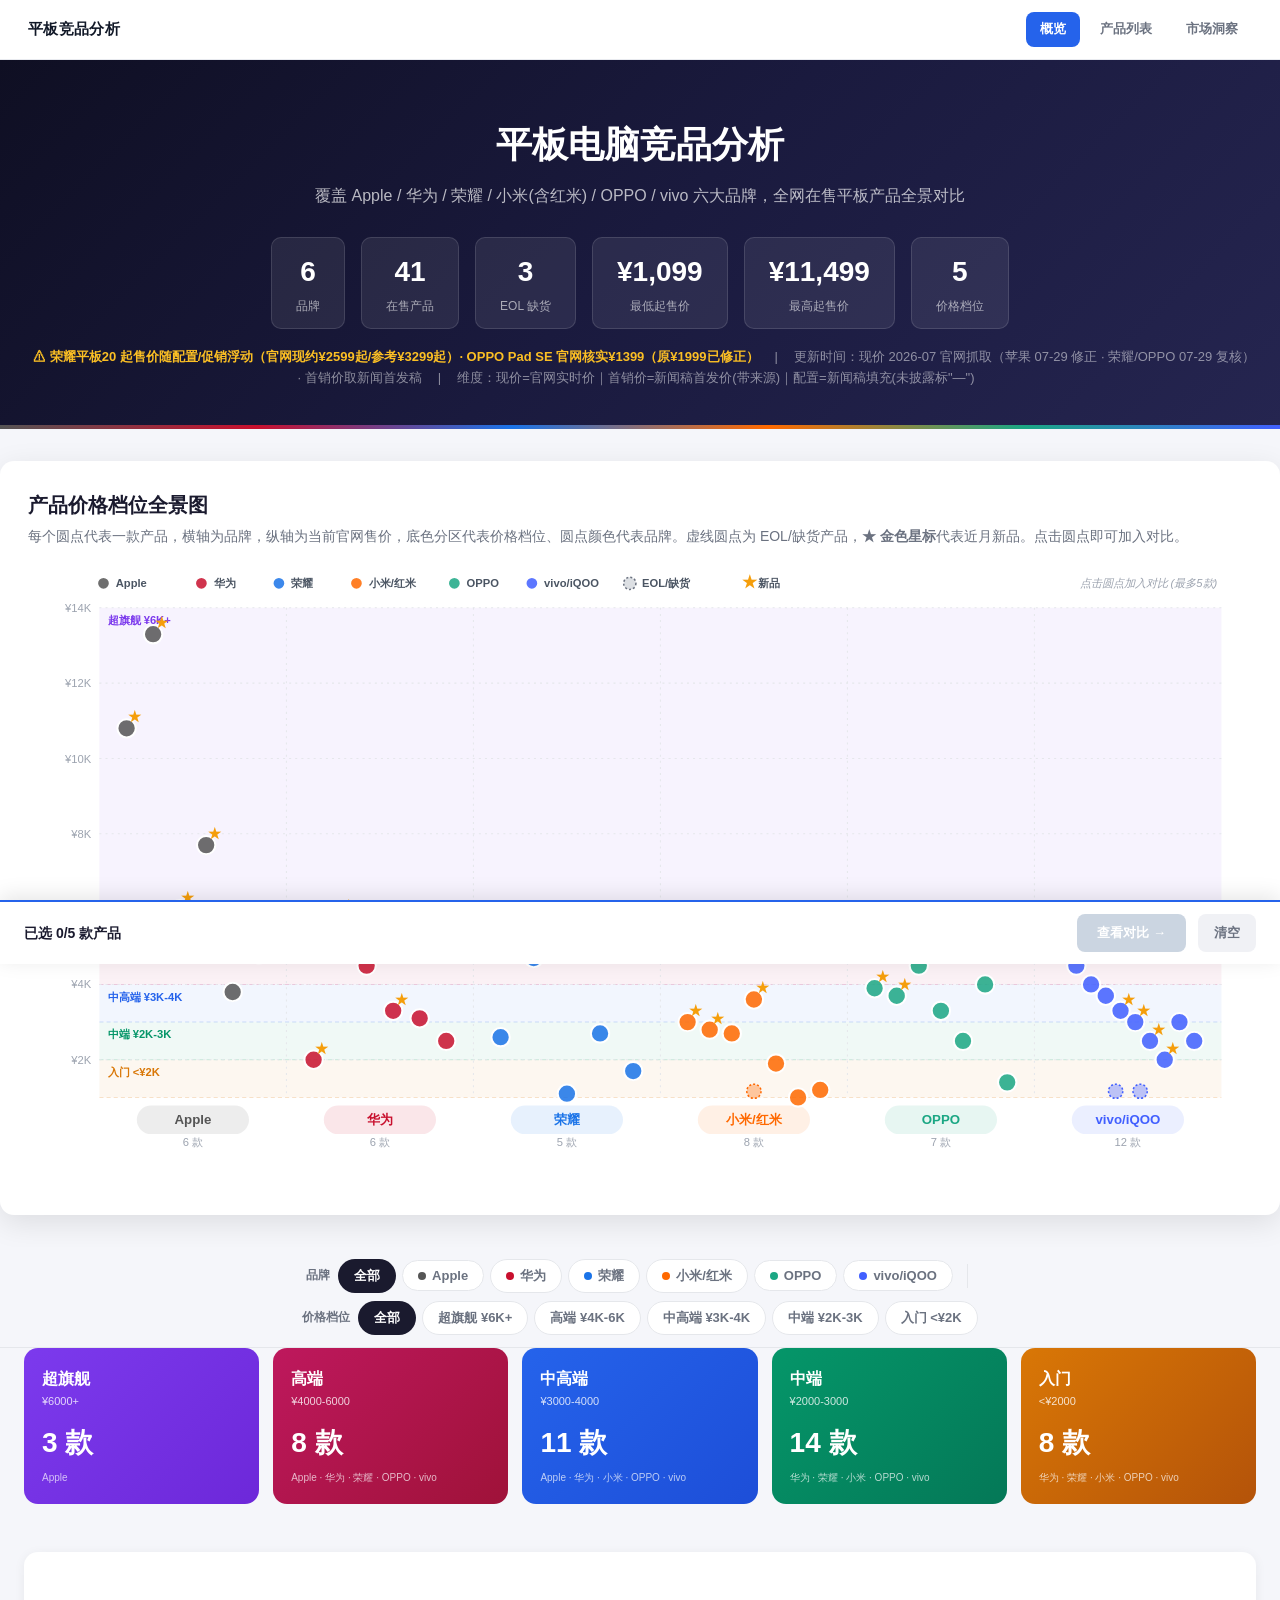
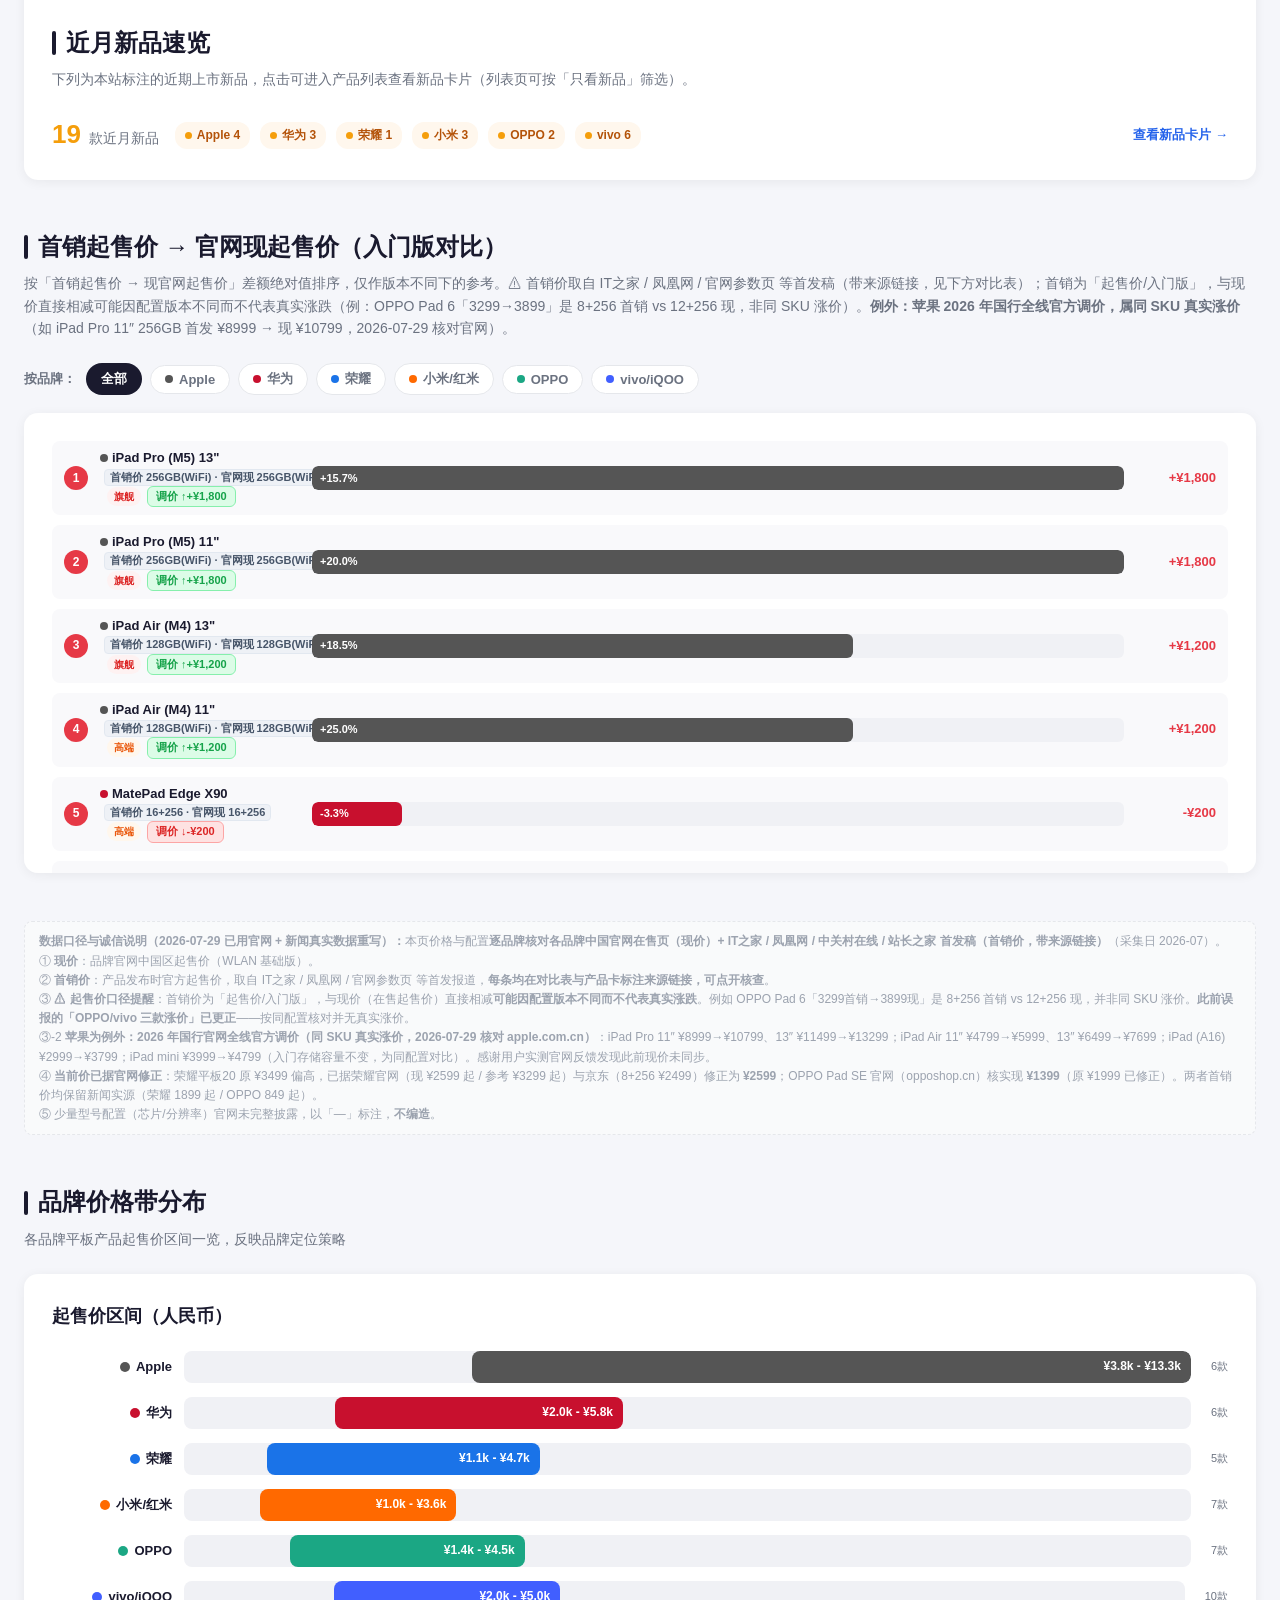
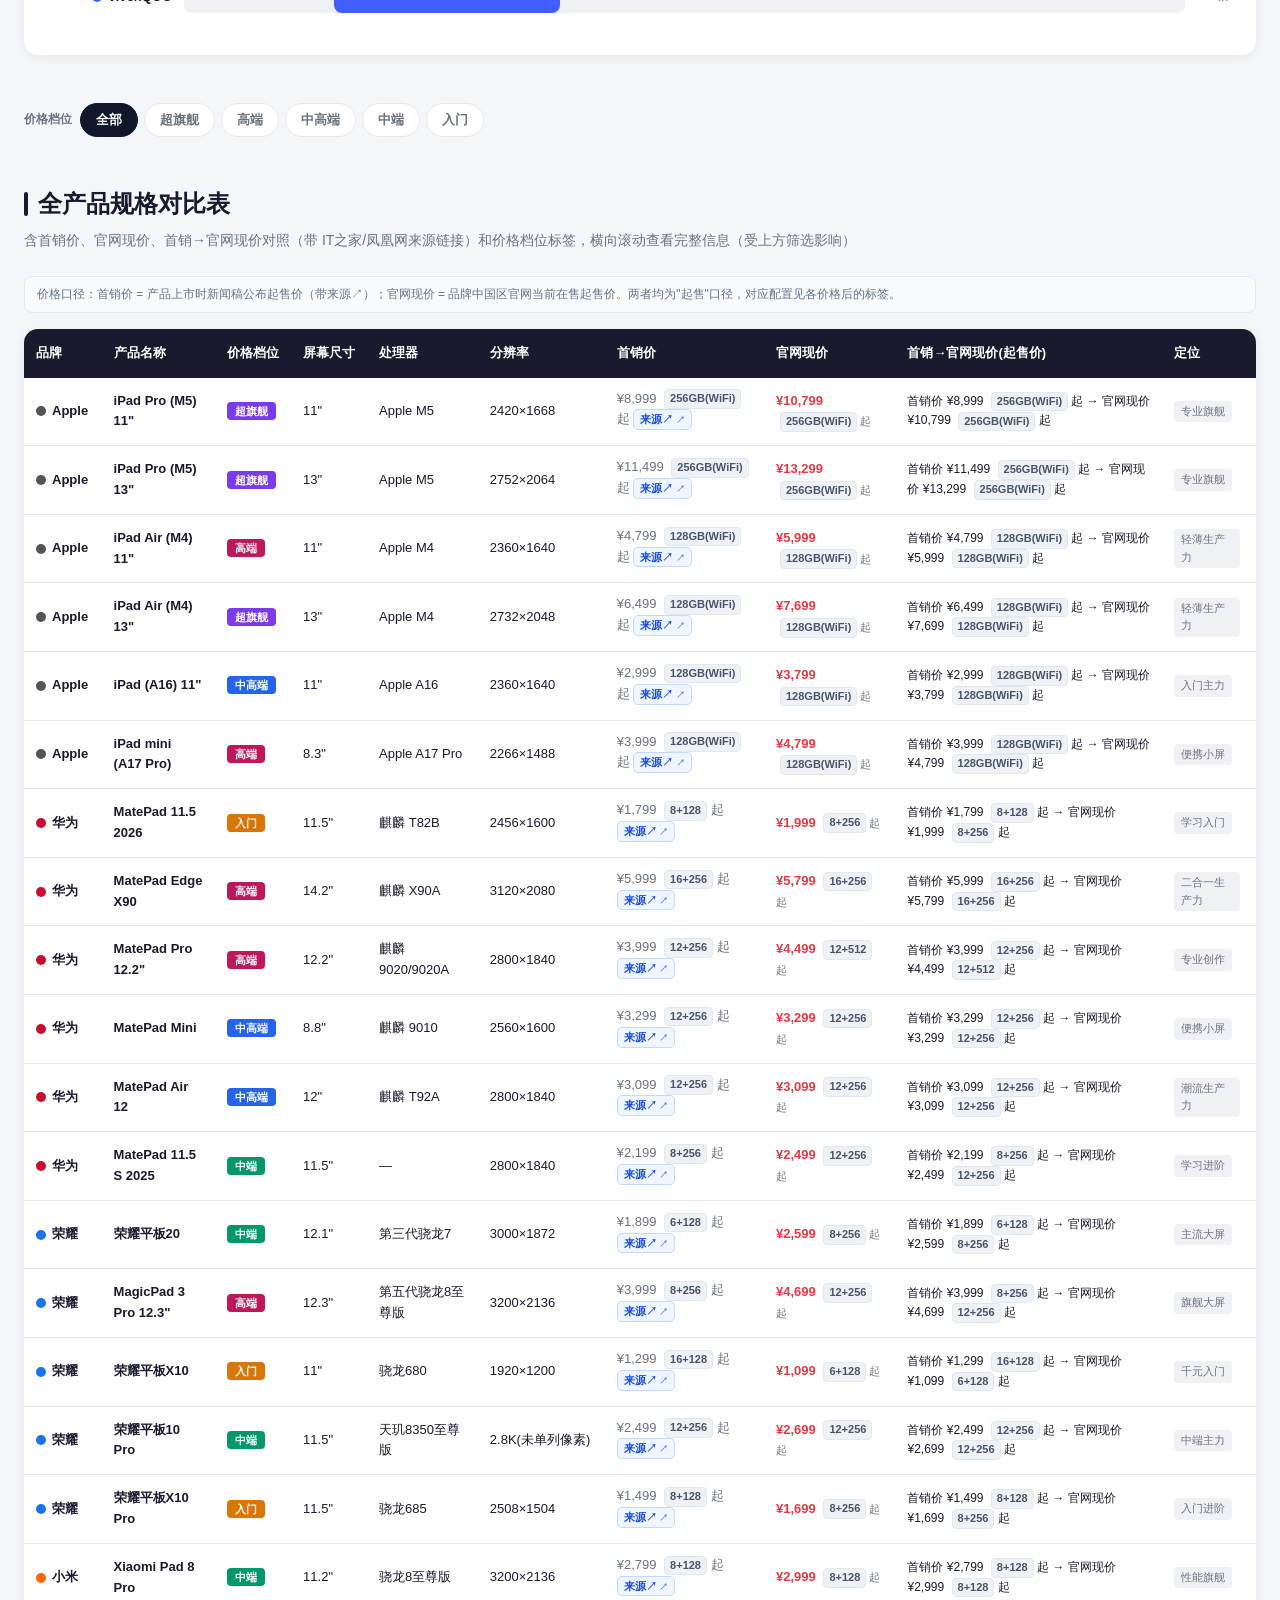
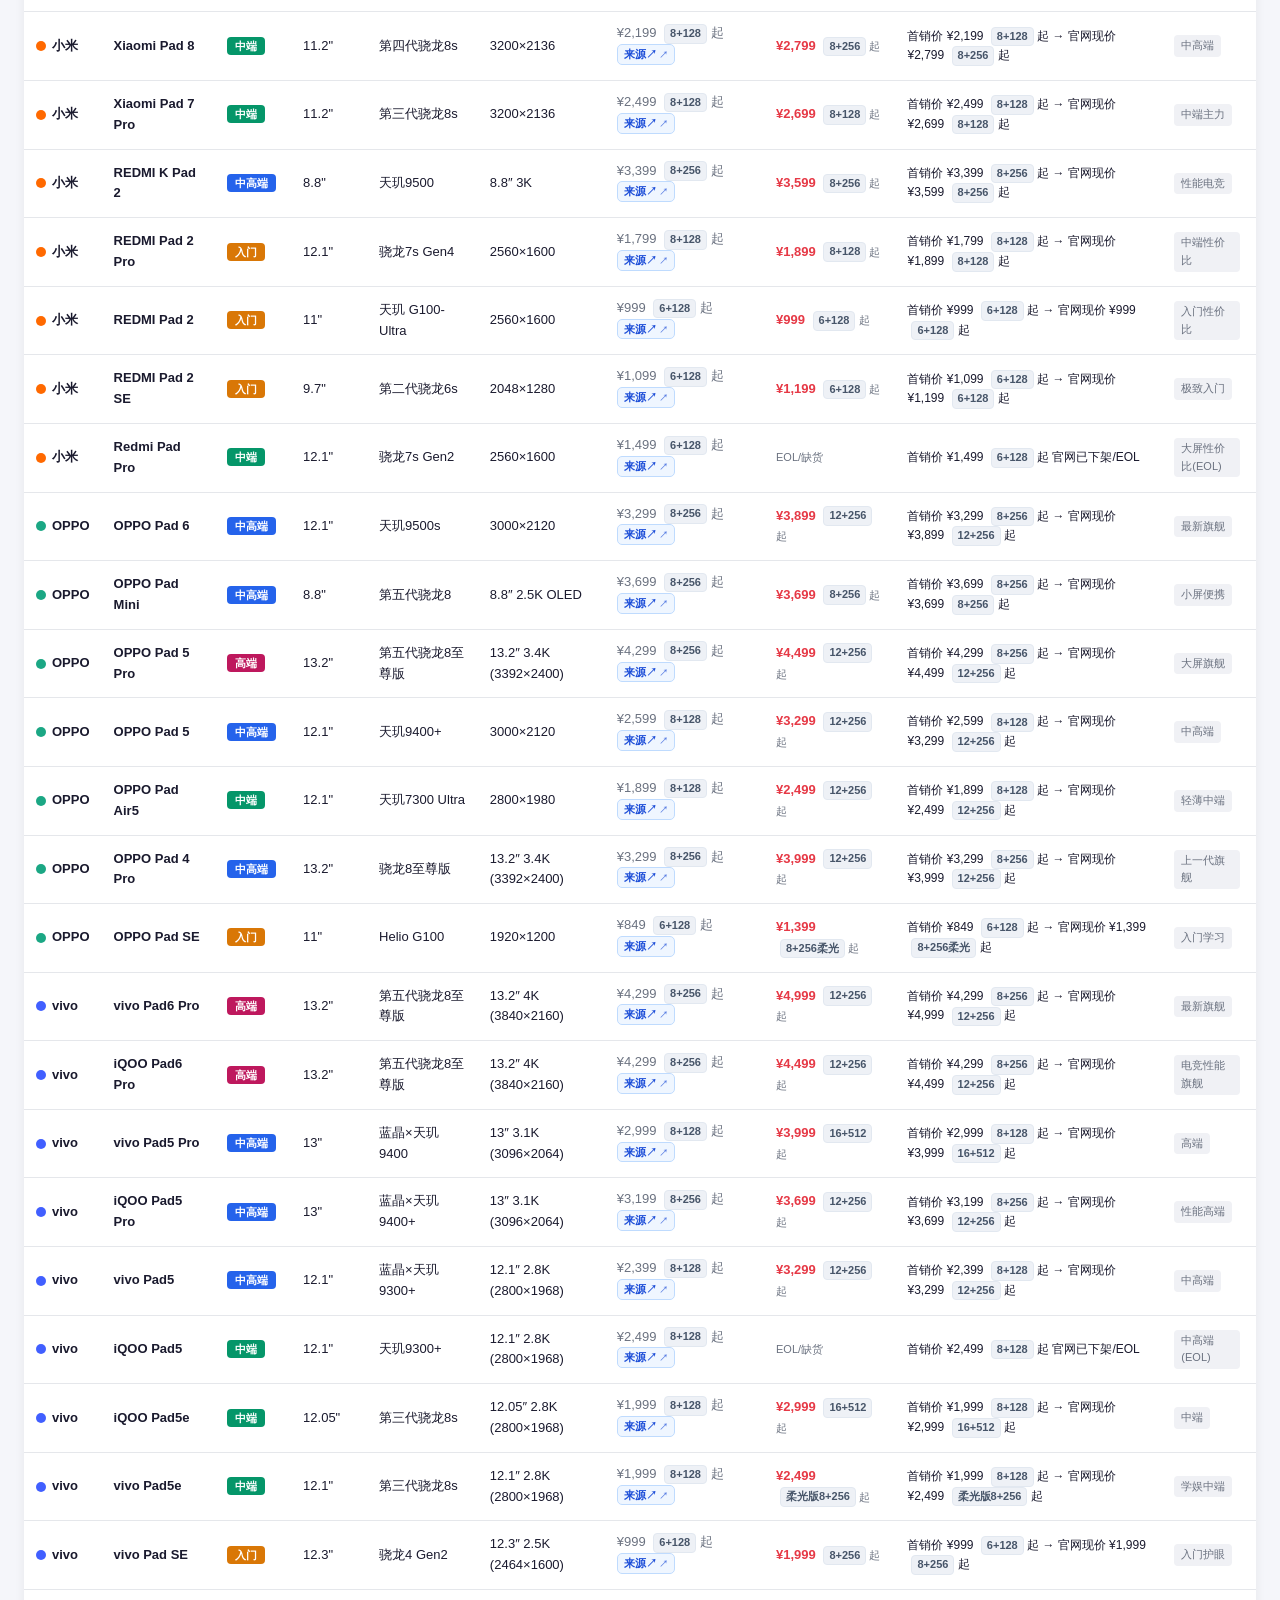
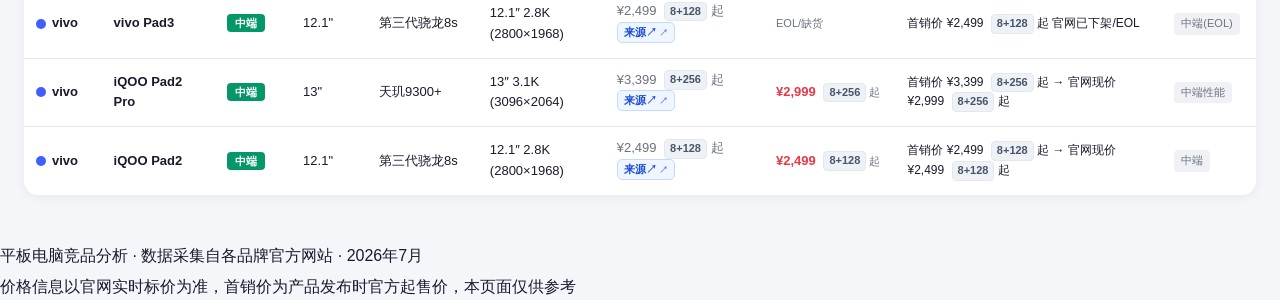
==== index.html @ 0ba8e410 "价格口径标注：现价统一显式标注为官网现价，新增价格口径图例" ====
<!DOCTYPE html>
<html lang="zh-CN">
<head>
<meta charset="UTF-8">
<meta name="viewport" content="width=device-width, initial-scale=1.0">
<title>平板电脑竞品分析 | 市场全景</title>
<link rel="stylesheet" href="styles.css">
</head>
<body>

<nav class="topnav">
  <div class="tn-brand">平板竞品分析</div>
  <div class="tn-links">
    <a href="index.html" class="tn-on">概览</a>
    <a href="products.html">产品列表</a>
    <a href="insights.html">市场洞察</a>
  </div>
</nav>

<div class="header">
  <h1>平板电脑竞品分析</h1>
  <p class="subtitle">覆盖 Apple / 华为 / 荣耀 / 小米(含红米) / OPPO / vivo 六大品牌，全网在售平板产品全景对比</p>
  <div class="stats-bar">
    <div class="stat-item"><div class="num">6</div><div class="label">品牌</div></div>
    <div class="stat-item"><div class="num">41</div><div class="label">在售产品</div></div>
    <div class="stat-item"><div class="num">3</div><div class="label">EOL 缺货</div></div>
    <div class="stat-item"><div class="num">¥1,099</div><div class="label">最低起售价</div></div>
    <div class="stat-item"><div class="num">¥11,499</div><div class="label">最高起售价</div></div>
    <div class="stat-item"><div class="num">5</div><div class="label">价格档位</div></div>
  </div>
  <div class="meta"><span class="warn">⚠ 荣耀平板20 起售价随配置/促销浮动（官网现约¥2599起/参考¥3299起）· OPPO Pad SE 官网核实¥1399（原¥1999已修正）</span><span>|</span><span>更新时间：现价 2026-07 官网抓取（苹果 07-29 修正 · 荣耀/OPPO 07-29 复核）· 首销价取新闻首发稿</span><span>|</span><span>维度：现价=官网实时价｜首销价=新闻稿首发价(带来源)｜配置=新闻稿填充(未披露标"—")</span></div>
</div>

<div class="tier-ov">
  <div class="tier-ov-title">产品价格档位全景图</div>
  <div class="tier-ov-desc">每个圆点代表一款产品，横轴为品牌，纵轴为当前官网售价，底色分区代表价格档位、圆点颜色代表品牌。虚线圆点为 EOL/缺货产品，<strong>★ 金色星标</strong>代表近月新品。点击圆点即可加入对比。</div>
  <div class="tier-ov-chart" id="tierOvContainer">
    <div id="tierOv"></div>
    <div class="ov-tip" id="ovTip"></div>
  </div>
</div>

<div class="filter-bar" id="filterBar">
  <div class="filter-section">
    <span class="filter-label">品牌</span>
    <button class="filter-btn active" data-brand="all">全部</button>
    <button class="filter-btn" data-brand="apple"><span class="dot"></span>Apple</button>
    <button class="filter-btn" data-brand="huawei"><span class="dot"></span>华为</button>
    <button class="filter-btn" data-brand="honor"><span class="dot"></span>荣耀</button>
    <button class="filter-btn" data-brand="xiaomi"><span class="dot"></span>小米/红米</button>
    <button class="filter-btn" data-brand="oppo"><span class="dot"></span>OPPO</button>
    <button class="filter-btn" data-brand="vivo"><span class="dot"></span>vivo/iQOO</button>
  </div>
  <div class="filter-divider"></div>
  <div class="filter-section">
    <span class="filter-label">价格档位</span>
    <button class="filter-btn active" data-tier="all">全部</button>
    <button class="filter-btn" data-tier="ultra">超旗舰 ¥6K+</button>
    <button class="filter-btn" data-tier="flagship">高端 ¥4K-6K</button>
    <button class="filter-btn" data-tier="midhigh">中高端 ¥3K-4K</button>
    <button class="filter-btn" data-tier="mid">中端 ¥2K-3K</button>
    <button class="filter-btn" data-tier="entry">入门 <¥2K</button>
  </div>
</div>

<div class="container">
  <div class="tier-sum" id="tierSumGrid"></div>

  <div class="section new-summary" id="newSummary">
    <div class="section-title"><span class="icon"></span>近月新品速览</div>
    <p class="section-desc">下列为本站标注的近期上市新品，点击可进入产品列表查看新品卡片（列表页可按「只看新品」筛选）。</p>
    <div class="new-sum-body" id="newSumBody"></div>
  </div>

  <div class="section-title"><span class="icon"></span>首销起售价 → 官网现起售价（入门版对比）</div>
  <p class="section-desc">按「首销起售价 → 现官网起售价」差额绝对值排序，仅作版本不同下的参考。<span class="warn-inline">⚠ 首销价取自 IT之家 / 凤凰网 / 官网参数页 等首发稿（带来源链接，见下方对比表）；首销为「起售价/入门版」，与现价直接相减可能因配置版本不同而不代表真实涨跌（例：OPPO Pad 6「3299→3899」是 8+256 首销 vs 12+256 现，非同 SKU 涨价）。<strong>例外：苹果 2026 年国行全线官方调价，属同 SKU 真实涨价</strong>（如 iPad Pro 11″ 256GB 首发 ¥8999 → 现 ¥10799，2026-07-29 核对官网）。</span></p>
  <div class="drop-brand-bar" id="dropBrandBar"></div>
  <div class="drop-chart-section"><div id="dropChart"></div></div>
  <p class="data-note"><strong>数据口径与诚信说明（2026-07-29 已用官网 + 新闻真实数据重写）：</strong>本页价格与配置<strong>逐品牌核对各品牌中国官网在售页（现价）+ IT之家 / 凤凰网 / 中关村在线 / 站长之家 首发稿（首销价，带来源链接）</strong>（采集日 2026-07）。<br>① <strong>现价</strong>：品牌官网中国区起售价（WLAN 基础版）。<br>② <strong>首销价</strong>：产品发布时官方起售价，取自 IT之家 / 凤凰网 / 官网参数页 等首发报道，<strong>每条均在对比表与产品卡标注来源链接，可点开核查</strong>。<br>③ <strong>⚠ 起售价口径提醒</strong>：首销价为「起售价/入门版」，与现价（在售起售价）直接相减<strong>可能因配置版本不同而不代表真实涨跌</strong>。例如 OPPO Pad 6「3299首销→3899现」是 8+256 首销 vs 12+256 现，并非同 SKU 涨价。<strong>此前误报的「OPPO/vivo 三款涨价」已更正</strong>——按同配置核对并无真实涨价。<br>③-2 <strong>苹果为例外：2026 年国行官网全线官方调价（同 SKU 真实涨价，2026-07-29 核对 apple.com.cn）</strong>：iPad Pro 11″ ¥8999→¥10799、13″ ¥11499→¥13299；iPad Air 11″ ¥4799→¥5999、13″ ¥6499→¥7699；iPad (A16) ¥2999→¥3799；iPad mini ¥3999→¥4799（入门存储容量不变，为同配置对比）。感谢用户实测官网反馈发现此前现价未同步。<br>④ <strong>当前价已据官网修正</strong>：荣耀平板20 原 ¥3499 偏高，已据荣耀官网（现 ¥2599 起 / 参考 ¥3299 起）与京东（8+256 ¥2499）修正为 <strong>¥2599</strong>；OPPO Pad SE 官网（opposhop.cn）核实现 <strong>¥1399</strong>（原 ¥1999 已修正）。两者首销价均保留新闻实源（荣耀 1899 起 / OPPO 849 起）。<br>⑤ 少量型号配置（芯片/分辨率）官网未完整披露，以「—」标注，<strong>不编造</strong>。</p>

  <div class="section-title"><span class="icon"></span>品牌价格带分布</div>
  <p class="section-desc">各品牌平板产品起售价区间一览，反映品牌定位策略</p>
  <div class="price-chart-section"><div class="price-chart-title">起售价区间（人民币）</div><div id="priceChart"></div></div>

  <div class="filter-section" id="tableTierBar"></div>
  <div class="section-title"><span class="icon"></span>全产品规格对比表</div>
  <p class="section-desc">含首销价、官网现价、首销→官网现价对照（带 IT之家/凤凰网来源链接）和价格档位标签，横向滚动查看完整信息（受上方筛选影响）</p>
  <div class="price-legend">价格口径：首销价 = 产品上市时新闻稿公布起售价（带来源↗）；官网现价 = 品牌中国区官网当前在售起售价。两者均为"起售"口径，对应配置见各价格后的标签。</div>
  <div class="table-wrapper">
    <table id="cmpTable"><thead><tr>
      <th>品牌</th><th>产品名称</th><th>价格档位</th><th>屏幕尺寸</th><th>处理器</th><th>分辨率</th><th>首销价</th><th>官网现价</th><th>首销→官网现价(起售价)</th><th>定位</th>
    </tr></thead><tbody id="tableBody"></tbody></table>
  </div>
</div>

<div class="compare-tray" id="cmpTray">
  <div class="compare-tray-info">已选 <strong id="cmpCountTray">0</strong>/5 款产品</div>
  <div class="compare-tray-items" id="cmpItems"></div>
  <button class="btn-go-cmp disabled" id="goCompare" onclick="if(compareList.length>0)location.href='compare.html'">查看对比 →</button>
  <button class="btn-clear" onclick="clearCompare()">清空</button>
</div>

<div class="footer">
  <p>平板电脑竞品分析 · 数据采集自各品牌官方网站 · 2026年7月</p>
  <p style="margin-top:6px;">价格信息以官网实时标价为准，首销价为产品发布时官方起售价，本页面仅供参考</p>
</div>

<script src="data.js"></script>
<script>
// ===== Page 1: overview dashboard =====
renderTierOv();renderTierSum();renderTable();renderPriceChart();renderDropChart();renderNewSummary();setupFilterBar();renderTableTierBar();updateCompareUI();
</script>
</body>
</html>
---- styles.css ----
:root{--bg:#f5f6fa;--card-bg:#fff;--text:#1a1a2e;--ts:#6b7280;--border:#e5e7eb;--shadow:0 2px 12px rgba(0,0,0,.06);--shadow-lg:0 8px 30px rgba(0,0,0,.1);--r:14px;--apple:#555;--huawei:#c8102e;--honor:#1a73e8;--xiaomi:#ff6900;--oppo:#1ba784;--vivo:#415fff}
*{margin:0;padding:0;box-sizing:border-box}
body{font-family:-apple-system,BlinkMacSystemFont,"PingFang SC","Microsoft YaHei",sans-serif;background:var(--bg);color:var(--text);line-height:1.6}
.header{background:linear-gradient(135deg,#0f0f23,#1a1a3e 50%,#252550);color:#fff;padding:56px 24px 40px;text-align:center;position:relative;overflow:hidden}
.header::after{content:'';position:absolute;bottom:0;left:0;right:0;height:4px;background:linear-gradient(90deg,var(--apple),var(--huawei),var(--honor),var(--xiaomi),var(--oppo),var(--vivo))}
.header h1{font-size:36px;font-weight:800;margin-bottom:10px}
.header .subtitle{font-size:16px;color:rgba(255,255,255,.7);max-width:680px;margin:0 auto}
.header .meta{margin-top:18px;font-size:13px;color:rgba(255,255,255,.5)}.header .meta span{margin:0 8px}.header .meta .warn{color:#fbbf24;font-weight:700}
.stats-bar{display:flex;justify-content:center;gap:16px;flex-wrap:wrap;margin-top:28px}
.stat-item{background:rgba(255,255,255,.08);border:1px solid rgba(255,255,255,.12);border-radius:10px;padding:12px 24px;text-align:center}
.stat-item .num{font-size:28px;font-weight:800}.stat-item .label{font-size:12px;color:rgba(255,255,255,.6);margin-top:2px}
.container{max-width:1280px;margin:0 auto;padding:0 24px}

/* Tier Overview */
.tier-ov{background:var(--card-bg);border-radius:var(--r);box-shadow:var(--shadow-lg);padding:28px;margin:32px auto;max-width:1280px}
.tier-ov-title{font-size:20px;font-weight:800;margin-bottom:4px}
.tier-ov-desc{font-size:14px;color:var(--ts);margin-bottom:20px}
.tier-ov-chart{position:relative;overflow-x:auto}
.tier-ov-chart svg{min-width:900px;width:100%;height:auto}
.ov-dot{cursor:pointer;transition:transform .15s}
.ov-dot:hover circle{r:12}
.ov-dot.sel circle{stroke-width:3;stroke:#1a1a2e}
.ov-tip{position:absolute;background:#1a1a2e;color:#fff;padding:8px 12px;border-radius:8px;font-size:12px;font-weight:600;pointer-events:none;z-index:50;white-space:nowrap;display:none;box-shadow:0 4px 12px rgba(0,0,0,.2)}
.ov-tip .tt-b{color:rgba(255,255,255,.6);font-size:11px}.ov-tip .tt-p{color:#fbbf24;font-size:14px}.ov-tip .tt-t{font-size:11px;margin-top:2px}
.ov-tip .tt-eol{color:#f87171;font-size:11px;font-weight:700}

/* Filter Bar */
.filter-bar{position:sticky;top:0;z-index:100;background:rgba(245,246,250,.95);backdrop-filter:blur(12px);border-bottom:1px solid var(--border);padding:12px 24px;display:flex;align-items:center;gap:8px;flex-wrap:wrap;justify-content:center}
.filter-section{display:flex;align-items:center;gap:6px}
.filter-divider{width:1px;height:24px;background:var(--border);margin:0 6px}
.filter-label{font-size:12px;color:var(--ts);font-weight:600;margin-right:2px}
.filter-btn{padding:7px 15px;border:1.5px solid var(--border);border-radius:30px;background:#fff;font-size:13px;font-weight:600;color:var(--ts);cursor:pointer;transition:all .2s;display:flex;align-items:center;gap:6px;white-space:nowrap}
.filter-btn:hover{border-color:#bbb;transform:translateY(-1px)}
.filter-btn.active{color:#fff;border-color:transparent}
.filter-btn[data-brand="all"].active{background:#1a1a2e}
.filter-btn[data-brand="apple"].active{background:var(--apple)}
.filter-btn[data-brand="huawei"].active{background:var(--huawei)}
.filter-btn[data-brand="honor"].active{background:var(--honor)}
.filter-btn[data-brand="xiaomi"].active{background:var(--xiaomi)}
.filter-btn[data-brand="oppo"].active{background:var(--oppo)}
.filter-btn[data-brand="vivo"].active{background:var(--vivo)}
.filter-btn[data-tier="all"].active{background:#1a1a2e}
.filter-btn[data-tier="ultra"].active{background:#6d28d9}
.filter-btn[data-tier="flagship"].active{background:#be185d}
.filter-btn[data-tier="midhigh"].active{background:#2563eb}
.filter-btn[data-tier="mid"].active{background:#059669}
.filter-btn[data-tier="entry"].active{background:#d97706}
.filter-btn .dot{width:8px;height:8px;border-radius:50%}
.filter-btn[data-brand="apple"] .dot{background:var(--apple)}
.filter-btn[data-brand="huawei"] .dot{background:var(--huawei)}
.filter-btn[data-brand="honor"] .dot{background:var(--honor)}
.filter-btn[data-brand="xiaomi"] .dot{background:var(--xiaomi)}
.filter-btn[data-brand="oppo"] .dot{background:var(--oppo)}
.filter-btn[data-brand="vivo"] .dot{background:var(--vivo)}
.filter-btn.active .dot{background:rgba(255,255,255,.8)}
#tableTierBar{margin:0 0 14px;flex-wrap:wrap}
#tableTierBar .filter-btn.active{background:#0F172A;color:#fff;border-color:#0F172A}

/* Section */
.section-title{font-size:24px;font-weight:800;margin:48px 0 6px;display:flex;align-items:center;gap:10px}
.section-title .icon{width:4px;height:24px;border-radius:2px;background:#1a1a2e}
.section-desc{font-size:14px;color:var(--ts);margin-bottom:24px}.warn-in-line{color:#b45309;font-weight:600;background:#fef3c7;padding:1px 6px;border-radius:4px}

/* Tier Summary Cards */
.tier-sum{display:grid;grid-template-columns:repeat(5,1fr);gap:14px;margin-bottom:48px}
.tier-sum-card{border-radius:var(--r);padding:18px;color:#fff;position:relative;overflow:hidden}
.tier-sum-card.ultra{background:linear-gradient(135deg,#7c3aed,#6d28d9)}
.tier-sum-card.flagship{background:linear-gradient(135deg,#be185d,#9f1239)}
.tier-sum-card.midhigh{background:linear-gradient(135deg,#2563eb,#1d4ed8)}
.tier-sum-card.mid{background:linear-gradient(135deg,#059669,#047857)}
.tier-sum-card.entry{background:linear-gradient(135deg,#d97706,#b45309)}
.tier-sum-card .ts-name{font-size:16px;font-weight:800}
.tier-sum-card .ts-range{font-size:11px;opacity:.8;margin-top:2px}
.tier-sum-card .ts-count{font-size:28px;font-weight:800;margin-top:10px}
.tier-sum-card .ts-brands{font-size:10px;opacity:.7;margin-top:4px}

/* Brand Section */
.brand-section{margin-bottom:48px}
.brand-header{display:flex;align-items:center;gap:12px;margin-bottom:20px;padding-bottom:12px;border-bottom:2px solid var(--border)}
.brand-logo{width:44px;height:44px;border-radius:12px;display:flex;align-items:center;justify-content:center;font-size:18px;font-weight:800;color:#fff}
.brand-header[data-brand="apple"] .brand-logo{background:var(--apple)}
.brand-header[data-brand="huawei"] .brand-logo{background:var(--huawei)}
.brand-header[data-brand="honor"] .brand-logo{background:var(--honor)}
.brand-header[data-brand="xiaomi"] .brand-logo{background:var(--xiaomi)}
.brand-header[data-brand="oppo"] .brand-logo{background:var(--oppo)}
.brand-header[data-brand="vivo"] .brand-logo{background:var(--vivo)}
.brand-name{font-size:22px;font-weight:800}
.brand-tag{font-size:12px;color:var(--ts);background:#f0f1f5;padding:3px 10px;border-radius:20px}
.brand-count{margin-left:auto;font-size:13px;color:var(--ts)}

/* Tier Group */
.tier-group{margin-bottom:28px}
.tier-header{display:flex;align-items:center;gap:8px;margin-bottom:14px;padding-left:4px}
.tier-badge{font-size:12px;font-weight:700;padding:4px 12px;border-radius:20px;color:#fff}
.tier-badge.ultra{background:#7c3aed}.tier-badge.flagship{background:#be185d}.tier-badge.midhigh{background:#2563eb}.tier-badge.mid{background:#059669}.tier-badge.entry{background:#d97706}
.tier-price-range{font-size:12px;color:var(--ts)}

/* Product Grid */
.product-grid{display:grid;grid-template-columns:repeat(auto-fill,minmax(340px,1fr));gap:20px}
.product-card{background:var(--card-bg);border-radius:var(--r);box-shadow:var(--shadow);padding:20px;transition:all .25s;border:1px solid transparent;position:relative;overflow:hidden}
.product-card:hover{box-shadow:var(--shadow-lg);transform:translateY(-3px)}
.product-card.selected{border-color:#2563eb;box-shadow:0 0 0 2px #2563eb}
.product-card::before{content:'';position:absolute;top:0;left:0;width:4px;height:100%}
.product-card[data-brand="apple"]::before{background:var(--apple)}
.product-card[data-brand="huawei"]::before{background:var(--huawei)}
.product-card[data-brand="honor"]::before{background:var(--honor)}
.product-card[data-brand="xiaomi"]::before{background:var(--xiaomi)}
.product-card[data-brand="oppo"]::before{background:var(--oppo)}
.product-card[data-brand="vivo"]::before{background:var(--vivo)}
.card-top{display:flex;justify-content:space-between;align-items:flex-start;margin-bottom:10px}
.product-name{font-size:16px;font-weight:700;line-height:1.3;flex:1;padding-right:8px}
.product-series{font-size:11px;font-weight:600;color:#fff;padding:3px 8px;border-radius:6px;white-space:nowrap}
.product-card[data-brand="apple"] .product-series{background:var(--apple)}
.product-card[data-brand="huawei"] .product-series{background:var(--huawei)}
.product-card[data-brand="honor"] .product-series{background:var(--honor)}
.product-card[data-brand="xiaomi"] .product-series{background:var(--xiaomi)}
.product-card[data-brand="oppo"] .product-series{background:var(--oppo)}
.product-card[data-brand="vivo"] .product-series{background:var(--vivo)}
.price-area{margin-bottom:12px;padding:10px 0;border-bottom:1px dashed var(--border)}
.price-current{font-size:24px;font-weight:800;color:#e63946}
.price-current .unit{font-size:13px;font-weight:600;color:var(--ts)}
.price-compare{display:flex;align-items:center;gap:8px;margin-top:4px;font-size:12px}
.price-launch{color:var(--ts);text-decoration:line-through}
.price-diff{font-weight:700;padding:2px 8px;border-radius:6px}
.price-diff.drop{background:#fef3c7;color:#92400e}
.price-diff.same{background:#f0f1f5;color:var(--ts)}
.price-diff.na{background:#fee2e2;color:#dc2626}
.spec-list{display:flex;flex-direction:column;gap:7px}
.spec-row{display:flex;align-items:center;gap:8px;font-size:13px}
.spec-label{color:var(--ts);min-width:64px;flex-shrink:0}
.spec-value{font-weight:600;color:var(--text);flex:1}
.spec-tag{display:inline-block;font-size:11px;padding:2px 7px;border-radius:4px;background:#f0f1f5;color:var(--ts);margin-right:4px}
.badge-new{position:absolute;top:14px;right:14px;background:#e63946;color:#fff;font-size:10px;font-weight:700;padding:2px 8px;border-radius:10px}
.badge-hot{position:absolute;top:14px;right:14px;background:#f59e0b;color:#fff;font-size:10px;font-weight:700;padding:2px 8px;border-radius:10px}
.badge-eol{position:absolute;top:14px;right:14px;background:#6b7280;color:#fff;font-size:10px;font-weight:700;padding:2px 8px;border-radius:10px}
.sub-brand-tag{display:inline-block;font-size:10px;padding:1px 6px;border-radius:4px;background:#fff3e0;color:#ff6900;font-weight:600;margin-left:6px;vertical-align:middle}
.compare-check{position:absolute;bottom:16px;right:16px;display:flex;align-items:center;gap:6px;cursor:pointer;font-size:12px;color:var(--ts);font-weight:600}
.compare-check input{width:16px;height:16px;accent-color:#2563eb;cursor:pointer}

/* Comparison */
.cmp-wrap{display:grid;grid-template-columns:1fr 400px;gap:24px;margin-bottom:48px;align-items:start}
.cmp-toolbar{display:flex;align-items:center;gap:12px;margin-bottom:16px}
.cmp-count{font-size:13px;font-weight:700;color:var(--ts);background:#f0f1f5;padding:6px 14px;border-radius:20px}
.cmp-count strong{color:var(--text)}
.btn-clear-cmp{padding:6px 14px;border-radius:20px;background:#fff;border:1px solid var(--border);font-size:13px;font-weight:600;color:var(--ts);cursor:pointer;transition:all .2s}
.btn-clear-cmp:hover{border-color:#e63946;color:#e63946}
.cmp-empty{background:var(--card-bg);border-radius:var(--r);box-shadow:var(--shadow);padding:48px 24px;text-align:center;color:var(--ts)}
.cmp-empty .hint-icon{font-size:40px;margin-bottom:12px;opacity:.4}
.cmp-empty .hint-text{font-size:15px;font-weight:600}
.cmp-empty .hint-sub{font-size:13px;margin-top:4px}
.cmp-grid{display:grid;grid-template-columns:120px repeat(var(--cc,5),minmax(0,1fr));background:var(--card-bg);border-radius:var(--r);box-shadow:var(--shadow);overflow:hidden}
.cmp-grid .cell{padding:14px 10px;border-bottom:1px solid var(--border);font-size:13px;display:flex;align-items:center;justify-content:center;text-align:center}
.cmp-grid .label-cell{font-weight:700;color:var(--ts);background:#f9f9fb;justify-content:flex-start;padding-left:16px;font-size:12px}
.cmp-grid .ph-cell{flex-direction:column;gap:6px;padding:22px 10px 18px;position:relative}
.cmp-grid .ph-cell .bs{width:100%;height:4px;border-radius:2px;position:absolute;top:0;left:0}
.cmp-grid .pn-col{font-size:14px;font-weight:800;color:var(--text);line-height:1.3}
.cmp-grid .pb-col{font-size:11px;font-weight:600;color:var(--ts)}
.cmp-grid .p-rm{position:absolute;top:8px;right:8px;width:22px;height:22px;border-radius:50%;background:#f0f1f5;border:none;cursor:pointer;font-size:14px;color:var(--ts);display:flex;align-items:center;justify-content:center;line-height:1}
.cmp-grid .p-rm:hover{background:#fee2e2;color:#e63946}
.cmp-grid .best{background:#ecfdf5;font-weight:700;color:#059669}
.cmp-grid .pv{font-weight:800;color:#e63946;font-size:14px}
.cmp-grid .dv{color:#92400e;font-weight:600}
.cmp-grid .tv{font-size:11px;font-weight:700;padding:3px 10px;border-radius:12px;color:#fff}
.cmp-grid .tv.ultra{background:#7c3aed}.cmp-grid .tv.flagship{background:#be185d}.cmp-grid .tv.midhigh{background:#2563eb}.cmp-grid .tv.mid{background:#059669}.cmp-grid .tv.entry{background:#d97706}
.cmp-grid .di{color:var(--ts)}
.cmp-grid .plc{display:flex;flex-direction:column;align-items:center;justify-content:center;gap:8px;color:var(--ts);cursor:pointer;transition:background .2s}
.cmp-grid .plc:hover{background:#f9f9fb}
.cmp-grid .plc .plus{font-size:28px;font-weight:300}
.cmp-grid .plc .at{font-size:11px;font-weight:600}

/* New-product summary + export */
.new-summary{background:var(--card-bg);border-radius:var(--r);box-shadow:var(--shadow);padding:24px 28px;margin-bottom:28px}
.new-sum-body{display:flex;align-items:center;gap:16px;flex-wrap:wrap}
.new-sum-count{font-size:14px;color:var(--ts)}
.new-sum-count .ns-num{font-size:26px;font-weight:800;color:#f59e0b;margin-right:4px}
.new-sum-brands{display:flex;gap:10px;flex-wrap:wrap}
.new-sum-brands .ns-brand{display:inline-flex;align-items:center;gap:5px;font-size:12px;font-weight:600;background:#fff7ed;color:#b45309;padding:4px 10px;border-radius:12px}
.new-sum-brands .ns-dot{width:7px;height:7px;border-radius:50%;background:#f59e0b}
.new-sum-link{margin-left:auto;font-size:13px;font-weight:700;color:#2563eb;text-decoration:none}
.new-sum-link:hover{text-decoration:underline}
.tool-bar{display:flex;align-items:center;gap:12px;margin:-4px 0 20px}
.btn-export{padding:9px 18px;background:#16a34a;color:#fff;border:none;border-radius:8px;font-size:13px;font-weight:700;cursor:pointer;transition:.15s}
.btn-export:hover{background:#15803d}
.tool-hint{font-size:12px;color:var(--ts)}

/* Radar */
.radar-sec{background:var(--card-bg);border-radius:var(--r);box-shadow:var(--shadow);padding:24px 20px;position:sticky;top:70px}
.radar-title{font-size:16px;font-weight:800;margin-bottom:4px;text-align:center}
.radar-desc{font-size:12px;color:var(--ts);margin-bottom:16px;text-align:center}
.radar-cc{display:flex;justify-content:center;align-items:center;min-height:400px}
.radar-empty{color:var(--ts);text-align:center;padding:60px 20px;font-size:14px;font-weight:600}
.radar-empty .re-icon{font-size:36px;opacity:.3;margin-bottom:8px}
.radar-legend{display:flex;flex-direction:column;gap:6px;margin-top:16px}
.radar-legend-item{display:flex;align-items:center;gap:8px;font-size:12px;font-weight:600}
.radar-legend-item .ls{width:14px;height:14px;border-radius:3px;flex-shrink:0}

/* Tray */
.compare-tray{position:fixed;bottom:0;left:0;right:0;z-index:200;background:#fff;border-top:2px solid #2563eb;box-shadow:0 -4px 20px rgba(0,0,0,.1);padding:12px 24px;transform:translateY(100%);transition:transform .3s;display:flex;align-items:center;gap:12px}
.compare-tray.show{transform:translateY(0)}
.compare-tray-info{font-size:14px;font-weight:600;color:var(--text);white-space:nowrap}
.compare-tray-items{flex:1;display:flex;gap:8px;overflow-x:auto}
.compare-tray-chip{display:flex;align-items:center;gap:6px;padding:6px 12px;border-radius:8px;background:#f0f1f5;font-size:13px;font-weight:600;white-space:nowrap}
.compare-tray-chip .remove{cursor:pointer;color:#e63946;font-size:16px;line-height:1}
.btn-clear{padding:10px 16px;border-radius:8px;background:#f0f1f5;color:var(--ts);font-size:13px;font-weight:600;border:none;cursor:pointer;white-space:nowrap}
.btn-go-cmp{padding:10px 20px;border-radius:8px;background:#2563eb;color:#fff;font-size:13px;font-weight:700;border:none;cursor:pointer;white-space:nowrap;transition:all .2s}
.btn-go-cmp:hover{background:#1d4ed8}
.btn-go-cmp.disabled{background:#cbd5e1;cursor:not-allowed}

/* Price Chart */
.price-chart-section{background:var(--card-bg);border-radius:var(--r);box-shadow:var(--shadow);padding:28px;margin-bottom:48px}
.price-chart-title{font-size:18px;font-weight:700;margin-bottom:20px}
.price-bar-row{display:flex;align-items:center;gap:12px;margin-bottom:14px}
.price-bar-label{width:120px;font-size:13px;font-weight:600;text-align:right;flex-shrink:0;display:flex;align-items:center;gap:6px;justify-content:flex-end}
.price-bar-label .dot{width:10px;height:10px;border-radius:50%}
.price-bar-container{flex:1;height:32px;background:#f0f1f5;border-radius:8px;position:relative;overflow:hidden}
.price-bar{height:100%;border-radius:8px;display:flex;align-items:center;justify-content:flex-end;padding-right:10px;font-size:12px;font-weight:700;color:#fff;white-space:nowrap;transition:width .6s}
.price-bar-range{font-size:11px;color:var(--ts);margin-left:8px;white-space:nowrap}

/* Drop Chart */
.drop-chart-section{background:var(--card-bg);border-radius:var(--r);box-shadow:var(--shadow);padding:28px;margin-bottom:48px;max-height:460px;overflow-y:auto}
.drop-brand-bar{display:flex;flex-wrap:wrap;align-items:center;gap:8px;margin-bottom:18px}
.drop-brand-bar .dbb-label{font-size:13px;font-weight:600;color:var(--ts);margin-right:2px}
.dbb-btn{padding:6px 14px;border:1.5px solid var(--border);border-radius:30px;background:#fff;font-size:13px;font-weight:600;color:var(--ts);cursor:pointer;transition:all .2s;display:flex;align-items:center;gap:6px;white-space:nowrap}
.dbb-btn:hover{border-color:#bbb;transform:translateY(-1px)}
.dbb-btn.active{color:#fff;border-color:transparent}
.dbb-btn .dbb-dot{width:8px;height:8px;border-radius:50%}
.dbb-btn[data-brand="all"].active{background:#1a1a2e}
.dbb-btn[data-brand="apple"].active{background:var(--apple)}
.dbb-btn[data-brand="huawei"].active{background:var(--huawei)}
.dbb-btn[data-brand="honor"].active{background:var(--honor)}
.dbb-btn[data-brand="xiaomi"].active{background:var(--xiaomi)}
.dbb-btn[data-brand="oppo"].active{background:var(--oppo)}
.dbb-btn[data-brand="vivo"].active{background:var(--vivo)}
.drop-item{display:flex;align-items:center;gap:12px;margin-bottom:10px;padding:8px 12px;border-radius:8px;background:#f9f9fb}
.drop-item:hover{background:#f0f1f5}
.drop-rank{width:24px;height:24px;border-radius:50%;background:#e63946;color:#fff;font-size:12px;font-weight:700;display:flex;align-items:center;justify-content:center;flex-shrink:0}
.drop-name{width:200px;font-size:13px;font-weight:600;flex-shrink:0;line-height:1.4}
.drop-name .drop-cfg{display:block;font-size:11px;font-weight:500;color:#64748b;margin-top:2px}
.cfg-tag{display:inline-block;font-size:11px;font-weight:700;color:#475569;background:#eef1f6;border:1px solid #e2e8f0;border-radius:4px;padding:0 5px;margin-left:4px;vertical-align:middle;white-space:nowrap;flex-shrink:0}
.drop-bar-container{flex:1;height:24px;background:#f0f1f5;border-radius:6px;overflow:hidden}
.drop-bar{height:100%;border-radius:6px;display:flex;align-items:center;padding-left:8px;font-size:11px;font-weight:700;color:#fff}
.drop-amount{width:80px;text-align:right;font-size:13px;font-weight:700;color:#e63946;flex-shrink:0}
.tier-tag{display:inline-block;font-size:10px;font-weight:700;padding:1px 7px;border-radius:10px;margin-left:7px;line-height:1.7;vertical-align:middle;white-space:nowrap}
.tier-tag.t-entry{background:#f1f5f9;color:#64748b}
.tier-tag.t-mid{background:#eff6ff;color:#2563eb}
.tier-tag.t-midhigh{background:#ecfdf5;color:#059669}
.tier-tag.t-flagship{background:#fff7ed;color:#ea580c}
.tier-tag.t-ultra{background:#fef2f2;color:#dc2626}

/* Insights */
.insights-grid{display:grid;grid-template-columns:repeat(auto-fill,minmax(340px,1fr));gap:20px;margin-bottom:48px}
.insight-card{background:var(--card-bg);border-radius:var(--r);box-shadow:var(--shadow);padding:24px;border-left:4px solid #1a1a2e}
.insight-card.green{border-left-color:#1ba784}.insight-card.blue{border-left-color:#1a73e8}.insight-card.orange{border-left-color:#ff6900}.insight-card.red{border-left-color:#e63946}.insight-card.purple{border-left-color:#7c3aed}
.insight-title{font-size:16px;font-weight:700;margin-bottom:10px}
.insight-body{font-size:14px;color:var(--ts);line-height:1.7}
.insight-body strong{color:var(--text)}

/* Table */
.table-wrapper{overflow-x:auto;background:var(--card-bg);border-radius:var(--r);box-shadow:var(--shadow);margin-bottom:48px}
table{width:100%;border-collapse:collapse;font-size:13px;min-width:1100px}
thead th{background:#1a1a2e;color:#fff;padding:14px 12px;text-align:left;font-weight:600;position:sticky;top:0;white-space:nowrap}
thead th:first-child{border-radius:10px 0 0 0}thead th:last-child{border-radius:0 10px 0 0}
tbody td{padding:11px 12px;border-bottom:1px solid var(--border)}
tbody tr:hover{background:#f9f9fb}
tbody tr:last-child td{border-bottom:none}
.brand-cell{display:flex;align-items:center;gap:6px;font-weight:700}
.brand-cell .dot{width:10px;height:10px;border-radius:50%;flex-shrink:0}
.brand-cell[data-brand="apple"] .dot{background:var(--apple)}
.brand-cell[data-brand="huawei"] .dot{background:var(--huawei)}
.brand-cell[data-brand="honor"] .dot{background:var(--honor)}
.brand-cell[data-brand="xiaomi"] .dot{background:var(--xiaomi)}
.brand-cell[data-brand="oppo"] .dot{background:var(--oppo)}
.brand-cell[data-brand="vivo"] .dot{background:var(--vivo)}
.price-cell{font-weight:700;color:#e63946}
.price-cell .from{font-size:11px;color:var(--ts);font-weight:400}
.tier-cell{font-size:11px;font-weight:700;padding:3px 8px;border-radius:4px;color:#fff}
.tier-cell.ultra{background:#7c3aed}.tier-cell.flagship{background:#be185d}.tier-cell.midhigh{background:#2563eb}.tier-cell.mid{background:#059669}.tier-cell.entry{background:#d97706}
.price-drop-cell{font-size:12px}
.price-drop-cell .drop-amount-text{color:#e63946;font-weight:700}
.price-drop-cell .drop-pct{color:#92400e;font-weight:600}

/* Compare page nav */
.cmp-page-nav{background:#1a1a2e;padding:14px 24px;display:flex;align-items:center;gap:16px;position:sticky;top:0;z-index:100}
.cmp-page-nav a{color:#fff;text-decoration:none;font-size:14px;font-weight:600;display:flex;align-items:center;gap:6px}
.cmp-page-nav a:hover{color:#93c5fd}
.cmp-page-nav .nav-title{color:#fff;font-size:16px;font-weight:800;margin-left:auto}
.cmp-page-nav .nav-count{color:#93c5fd;font-size:13px;font-weight:600}
.cmp-page-actions{display:flex;gap:10px;align-items:center}

@media(max-width:1100px){.cmp-wrap{grid-template-columns:1fr}.radar-sec{position:static}.tier-sum{grid-template-columns:repeat(3,1fr)}}
@media(max-width:768px){.header h1{font-size:24px}.stats-bar{gap:10px}.stat-item{padding:10px 16px}.stat-item .num{font-size:22px}.product-grid{grid-template-columns:1fr}.section-title{font-size:20px}.price-bar-label{width:80px;font-size:12px}.filter-bar{gap:6px;padding:10px 12px}.filter-btn{padding:6px 12px;font-size:12px}.drop-name{width:120px;font-size:12px}.compare-tray{padding:10px 12px;gap:8px}.cmp-grid{grid-template-columns:80px repeat(var(--cc,5),1fr);font-size:11px}.cmp-grid .cell{padding:8px 6px}.cmp-grid .label-cell{padding-left:10px;font-size:11px}.tier-sum{grid-template-columns:repeat(2,1fr)}}

/* ===== Compare page: add-product button ===== */
.btn-add{margin-left:auto;padding:9px 18px;background:#2563eb;color:#fff;border:none;border-radius:8px;font-size:13px;font-weight:700;cursor:pointer;transition:.15s}
.btn-add:hover{background:#1d4ed8}

/* ===== Product Picker ===== */
.picker-overlay{position:fixed;inset:0;background:rgba(15,23,42,.55);display:flex;align-items:center;justify-content:center;z-index:100;padding:24px}
.picker-panel{width:min(640px,94vw);max-height:86vh;background:#fff;border-radius:14px;box-shadow:0 24px 60px rgba(0,0,0,.3);display:flex;flex-direction:column;overflow:hidden}
.picker-head{display:flex;align-items:center;justify-content:space-between;padding:16px 20px;border-bottom:1px solid #eef0f3}
.picker-title{font-size:16px;font-weight:800;color:#111827}
.picker-sub{font-size:13px;font-weight:600;color:#6b7280}
.picker-close{background:none;border:none;font-size:26px;line-height:1;color:#9ca3af;cursor:pointer;padding:0 4px}
.picker-close:hover{color:#374151}
.picker-bar{padding:14px 20px;border-bottom:1px solid #eef0f3}
.pk-search{width:100%;padding:10px 14px;border:1px solid #d6dae0;border-radius:9px;font-size:14px;outline:none;box-sizing:border-box}
.pk-search:focus{border-color:#2563eb}
.pk-chips{display:flex;flex-wrap:wrap;gap:8px;margin-top:12px}
.pk-chip{font-size:12px;padding:6px 13px;border-radius:20px;background:#f3f4f6;color:#4b5563;cursor:pointer;border:1px solid transparent;transition:.12s}
.pk-chip:hover{background:#e9ebef}
.pk-chip.on{background:#2563eb;color:#fff;border-color:#2563eb}
.pk-list{overflow-y:auto;padding:8px 12px 4px;flex:1}
.pk-group{padding:8px 4px}
.pk-group-h{display:flex;align-items:center;gap:7px;font-size:12px;font-weight:800;color:#9ca3af;letter-spacing:.04em;padding:8px 8px 6px;text-transform:uppercase}
.pk-dot{width:9px;height:9px;border-radius:50%}
.pk-item{display:flex;align-items:center;gap:12px;padding:11px 12px;border-radius:9px;cursor:pointer;transition:.12s}
.pk-item:hover{background:#f5f7fa}
.pk-item.sel{background:#eef4ff}
.pk-item.full{opacity:.42;cursor:not-allowed}
.pk-check{width:20px;height:20px;border-radius:6px;border:2px solid #cbd2dc;flex:0 0 auto;display:flex;align-items:center;justify-content:center;font-size:13px;color:#fff;font-weight:800}
.pk-item.sel .pk-check{background:#2563eb;border-color:#2563eb}
.pk-info{flex:1;min-width:0}
.pk-name{font-size:14px;font-weight:600;color:#1f2937;white-space:nowrap;overflow:hidden;text-overflow:ellipsis}
.pk-sub{font-size:11px;color:#2563eb;background:#eef4ff;padding:1px 6px;border-radius:5px;margin-left:6px;font-weight:700}
.pk-meta{font-size:12px;color:#6b7280;margin-top:3px;display:flex;align-items:center;gap:8px}
.pk-none{padding:40px;text-align:center;color:#9ca3af;font-size:14px}
.picker-foot{display:flex;align-items:center;justify-content:space-between;padding:12px 20px;border-top:1px solid #eef0f3}
.pk-tip{font-size:12px;color:#9ca3af}
.picker-done{padding:9px 22px;background:#111827;color:#fff;border:none;border-radius:8px;font-size:13px;font-weight:700;cursor:pointer}
.picker-done:hover{background:#374151}

/* ===== Top nav (shared across pages) ===== */
.topnav{position:sticky;top:0;z-index:50;display:flex;align-items:center;justify-content:space-between;padding:12px 28px;background:rgba(255,255,255,.92);backdrop-filter:blur(8px);border-bottom:1px solid #e8eaef}
.topnav .tn-brand{font-size:15px;font-weight:800;color:#111827;letter-spacing:.02em}
.topnav .tn-links{display:flex;gap:6px}
.topnav .tn-links a{font-size:13px;font-weight:600;color:#6b7280;text-decoration:none;padding:7px 14px;border-radius:8px;transition:.12s}
.topnav .tn-links a:hover{background:#f3f4f6;color:#374151}
.topnav .tn-links a.tn-on{background:#2563eb;color:#fff}

/* ===== Sub-page heads ===== */
.page-head{max-width:1320px;margin:0 auto;padding:28px 28px 8px}
.page-head h1{font-size:26px;font-weight:800;color:#111827;margin:0}
.page-head .subtitle{margin:8px 0 0;font-size:13px;color:#6b7280;line-height:1.6}

/* ===== Month-trend pill (price up/down highlight) ===== */
.month-pill{display:inline-block;font-size:11px;font-weight:700;padding:2px 8px;border-radius:6px;margin-left:6px;white-space:nowrap}
.month-pill.down{background:#fee2e2;color:#dc2626;border:1px solid #fca5a5}
.month-pill.up{background:#dcfce7;color:#16a34a;border:1px solid #86efac}
.product-card .month-pill{position:absolute;top:12px;right:12px;margin:0}

/* ===== Dimmed scatter dots when filtered ===== */
.ov-dot.dim{cursor:default}
.ov-dot.dim:hover circle{filter:none}

/* ===== Data caveat note ===== */
.data-note{font-size:12px;color:#9ca3af;line-height:1.6;background:#f9fafb;border:1px dashed #e5e7eb;border-radius:8px;padding:10px 14px;margin:14px 0 8px}

/* ===== Quick-select panel (page 2) — button-triggered ===== */
.quick-sel{position:sticky;top:57px;z-index:40;background:rgba(255,255,255,.97);backdrop-filter:blur(6px);border:1px solid #e8eaef;border-radius:12px;padding:0;margin:0 0 18px;box-shadow:0 4px 16px rgba(15,23,42,.06);overflow:hidden}
.qs-bar{display:flex;align-items:center;justify-content:space-between;gap:12px;flex-wrap:wrap;padding:13px 16px;cursor:pointer;user-select:none;transition:background .12s}
.qs-bar:hover{background:#f5f7fa}
.qs-title{font-size:15px;font-weight:800;color:#111827;display:flex;align-items:center;gap:8px}
.qs-chev{display:inline-block;font-size:12px;color:#9ca3af;transition:transform .18s}
.quick-sel.open .qs-chev{transform:rotate(180deg)}
.qs-actions{display:flex;align-items:center;gap:10px}
.qs-toggle-label{font-size:12.5px;font-weight:700;color:#2563eb;white-space:nowrap}
.qs-body{display:none;padding:6px 16px 16px;border-top:1px solid #eef0f3}
.quick-sel.open .qs-body{display:block}
.qs-btn{padding:7px 14px;background:#2563eb;color:#fff;border:none;border-radius:8px;font-size:12.5px;font-weight:700;cursor:pointer;transition:.12s}
.qs-btn:hover{background:#1d4ed8}
.qs-btn.ghost{background:#f3f4f6;color:#4b5563}
.qs-btn.ghost:hover{background:#e9ebef}
.qs-count{font-size:13px;color:#6b7280;font-weight:600}
.qs-count strong{color:#111827;font-size:15px}
.qs-actions-body{margin:10px 0 12px}
.qs-hint{font-size:11.5px;color:#9ca3af;margin:10px 0 4px}
.qs-wrap{display:flex;flex-direction:column;gap:12px;max-height:300px;overflow-y:auto;padding-right:4px}
.qs-group{}
.qs-g-head{display:flex;align-items:center;gap:7px;font-size:12px;font-weight:800;color:#9ca3af;letter-spacing:.04em;margin-bottom:7px;text-transform:uppercase}
.qs-dot{width:9px;height:9px;border-radius:50%}
.qs-g-name{color:#374151;text-transform:none;letter-spacing:0}
.qs-g-cnt{background:#f3f4f6;color:#9ca3af;font-size:10.5px;font-weight:700;padding:1px 7px;border-radius:9px}
.qs-chips{display:flex;flex-wrap:wrap;gap:6px}
.qs-chip{font-size:12px;padding:5px 11px;border-radius:18px;background:#fff;border:1px solid #dfe3e9;color:#4b5563;cursor:pointer;transition:.12s;white-space:nowrap;font-weight:600}
.qs-chip:hover{border-color:#2563eb;color:#2563eb}
.qs-chip.on{background:#2563eb;border-color:#2563eb;color:#fff}
.qs-chip.disabled{opacity:.4;cursor:not-allowed}
.qs-chip.disabled:hover{border-color:#dfe3e9;color:#4b5563}

/* ===== Insights: source tags ===== */
.src{display:inline-block;font-size:10.5px;font-weight:700;color:#6b7280;background:#f3f4f6;border:1px solid #e5e7eb;border-radius:5px;padding:1px 6px;margin:0 4px 4px 0;white-space:nowrap}
.src-link{display:inline-block;font-size:10.5px;font-weight:700;color:#1d4ed8;background:#eff6ff;border:1px solid #bfdbfe;border-radius:5px;padding:1px 6px;margin:0 4px 4px 0;white-space:nowrap;text-decoration:none;transition:.15s}
.src-link:hover{background:#dbeafe;border-color:#93c5fd;text-decoration:underline}
.src-link::after{content:" \2197";font-size:9px;opacity:.7}
.src-note{display:inline-block;font-size:10.5px;font-style:normal;font-weight:700;color:#9a3412;background:#fff7ed;border:1px dashed #fdba74;border-radius:5px;padding:1px 6px;margin:0 4px 4px 0}
.insight-body .src{margin-top:6px}
.ins-head{display:flex;align-items:baseline;gap:10px;margin:34px 0 14px}
.ins-head .num{font-size:20px;font-weight:900;color:#2563eb}
.ins-head .ttl{font-size:18px;font-weight:800;color:#111827}
.ins-head .ln{flex:1;height:1px;background:linear-gradient(90deg,#e5e7eb,transparent)}
.data-src{max-width:1320px;margin:30px auto 0;background:#f9fafb;border:1px dashed #e5e7eb;border-radius:10px;padding:14px 18px;font-size:12px;color:#6b7280;line-height:1.8}
.data-src b{color:#374151}

/* ===== Insights: source-category restructure ===== */
.cat-head{display:flex;align-items:baseline;gap:10px;margin:36px 0 10px}
.cat-head .cat-num{font-size:20px;font-weight:900;color:#2563eb}
.cat-head .cat-ttl{font-size:18px;font-weight:800;color:#111827}
.cat-head .cat-ln{flex:1;height:1px;background:linear-gradient(90deg,#e5e7eb,transparent)}
.cat-desc{font-size:13px;color:#6b7280;margin:0 0 14px;line-height:1.65}
.watch-box{background:linear-gradient(135deg,#f8fafc,#eef4ff);border:1px solid #dbeafe;border-radius:12px;padding:16px 18px;margin:8px 0 4px}
.watch-box h4{margin:0 0 12px;font-size:14px;font-weight:800;color:#1e40af}
.watch-grid{display:grid;grid-template-columns:repeat(auto-fill,minmax(228px,1fr));gap:12px}
.watch-note{font-size:12px;color:#6b7280;margin:0 0 12px;line-height:1.6}
.watch-grid{display:grid;grid-template-columns:repeat(auto-fill,minmax(228px,1fr));gap:12px}
.watch-item{display:block;background:#fff;border:1px solid #e5e7eb;border-radius:9px;padding:11px 13px;text-decoration:none;color:inherit;cursor:pointer;transition:border-color .15s,box-shadow .15s,transform .15s}
.watch-item:hover{border-color:#2563eb;box-shadow:0 4px 14px rgba(37,99,235,.14);transform:translateY(-2px)}
.watch-item .wi-name{font-size:13px;font-weight:700;color:#111827;display:flex;align-items:center;gap:6px}
.watch-item .wi-meta{font-size:11.5px;color:#6b7280;margin-top:5px;line-height:1.55}
.watch-item .wi-dot{width:8px;height:8px;border-radius:50%;flex:0 0 auto}
.watch-item .wi-go{margin-left:auto;font-size:11px;color:#2563eb;opacity:.55;transition:opacity .15s}
.watch-item:hover .wi-go{opacity:1}

/* ===== Price up (上涨) green variants for table ===== */
.price-drop-cell .drop-amount-up{color:#16a34a;font-weight:700}
.price-drop-cell .drop-pct-up{color:#15803d;font-weight:600}

.price-legend{font-size:12px;color:#64748b;background:#f8fafc;border:1px solid #e2e8f0;border-radius:8px;padding:8px 12px;margin:8px 0 16px;line-height:1.6;}
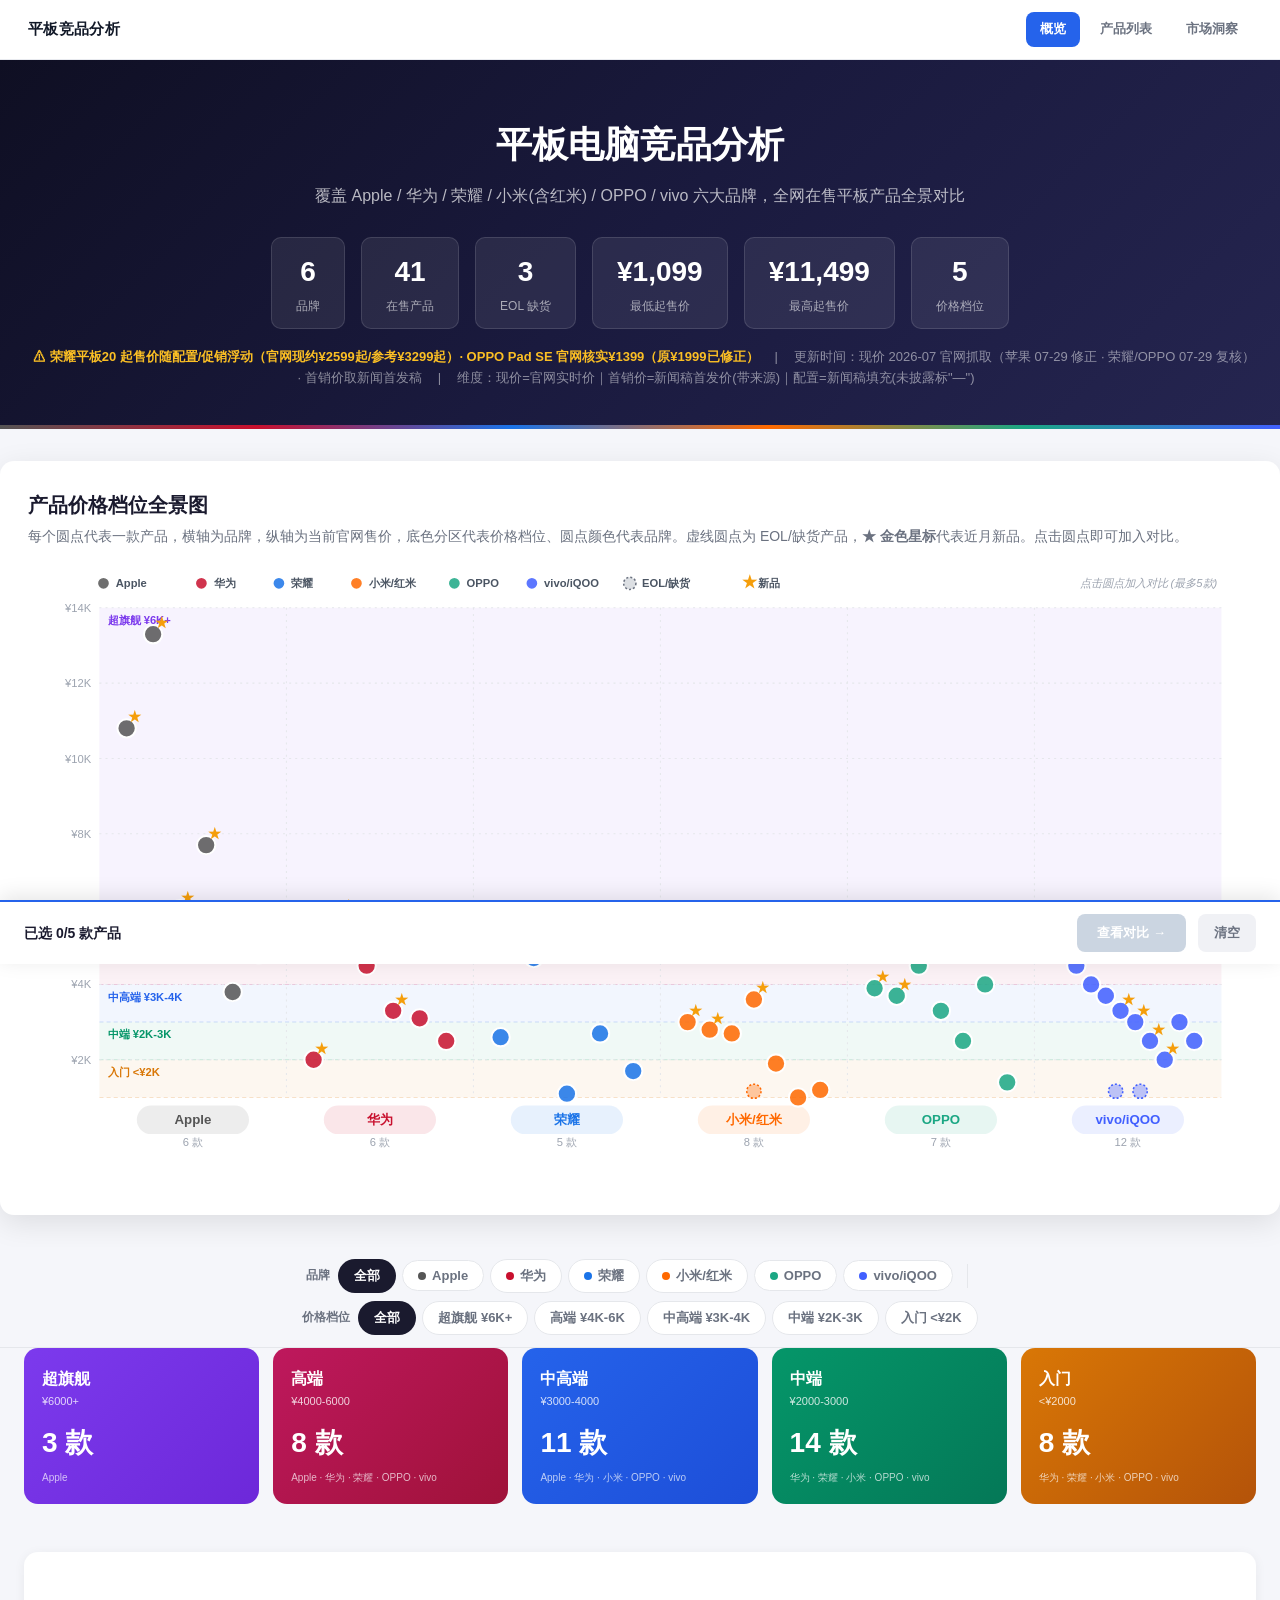
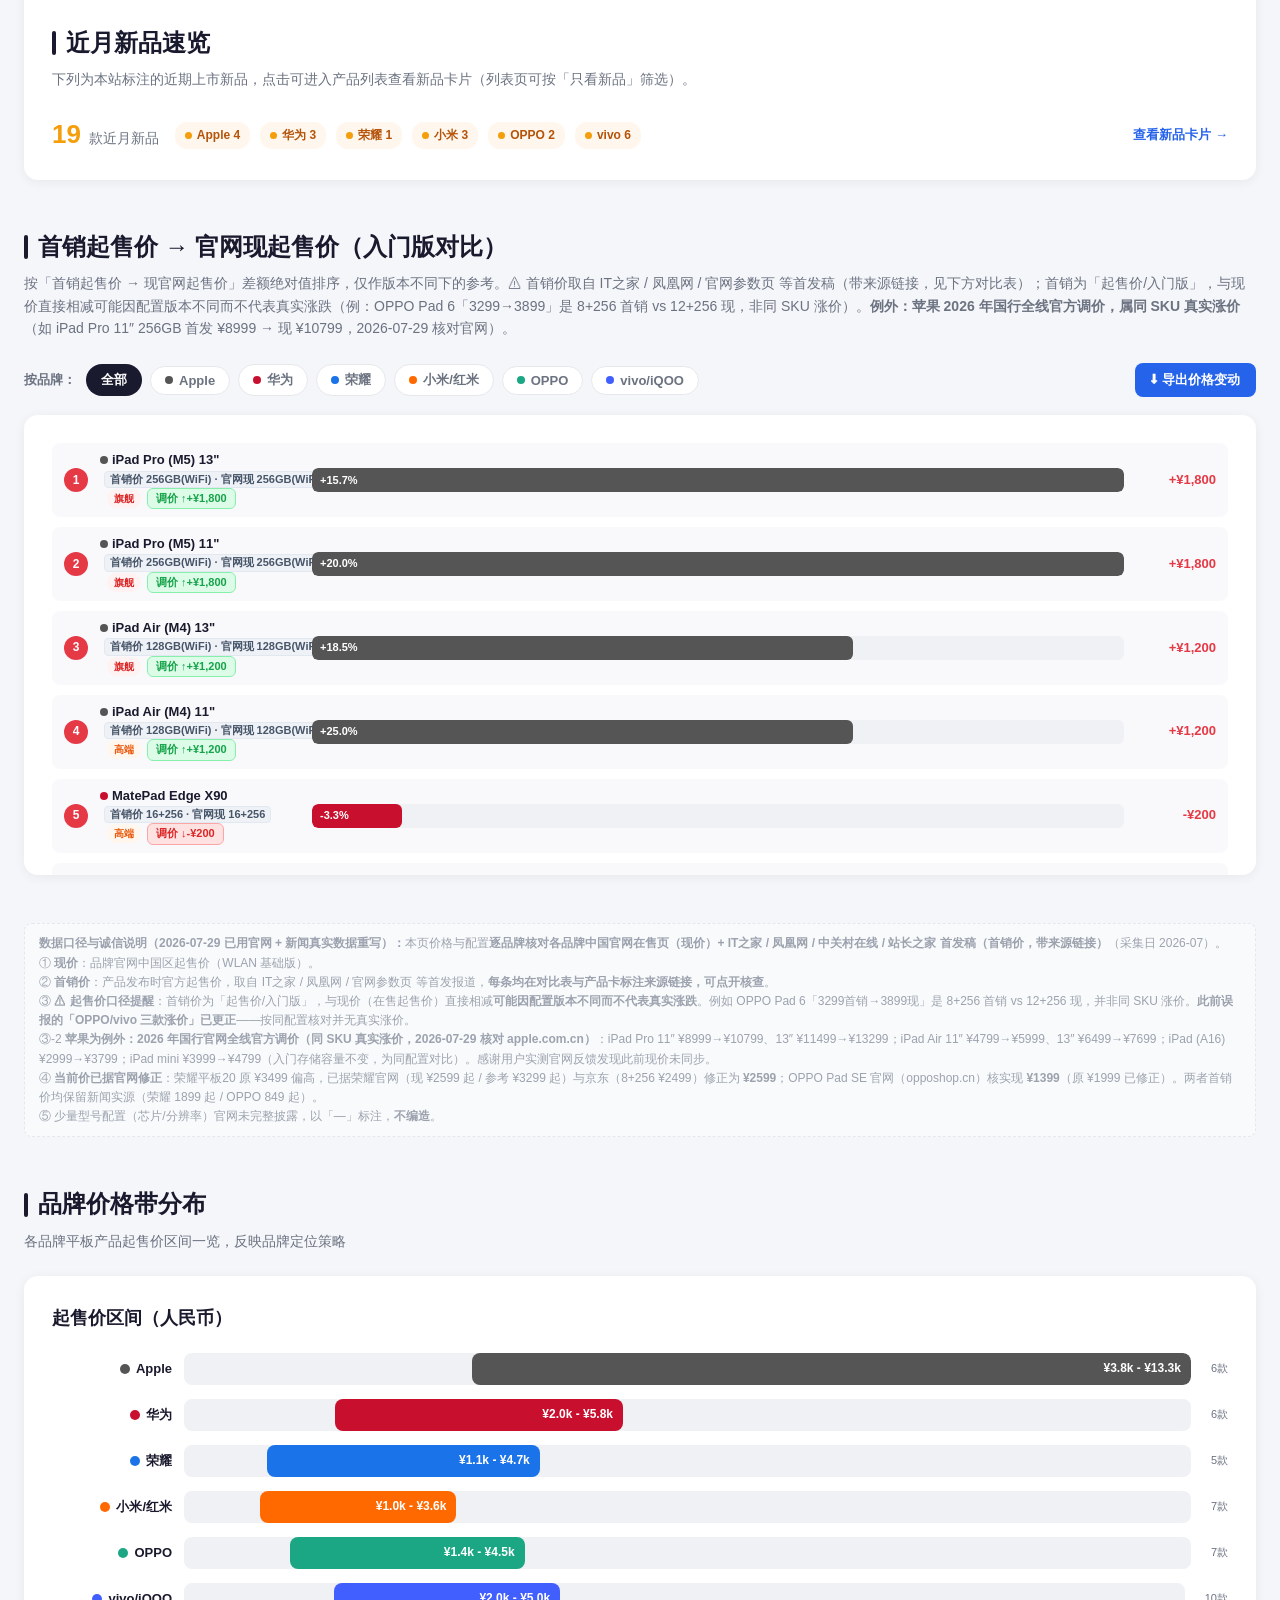
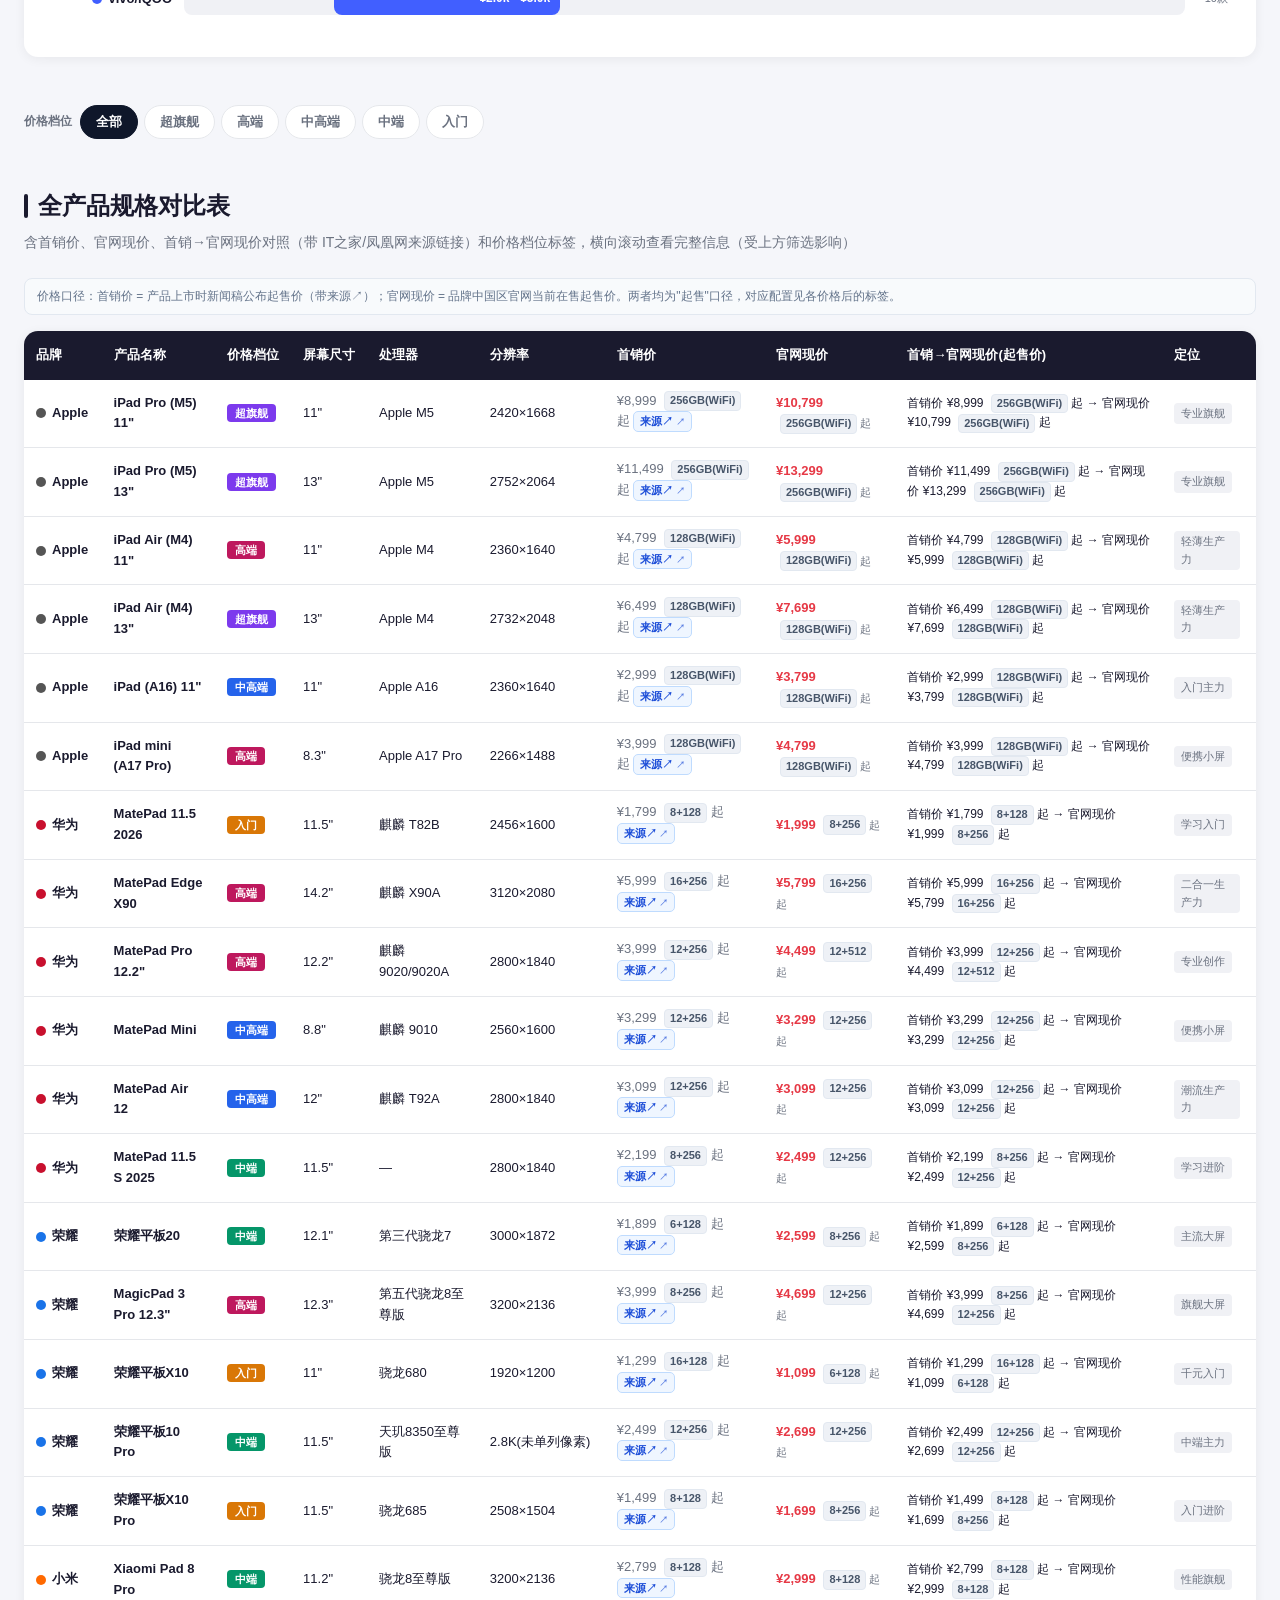
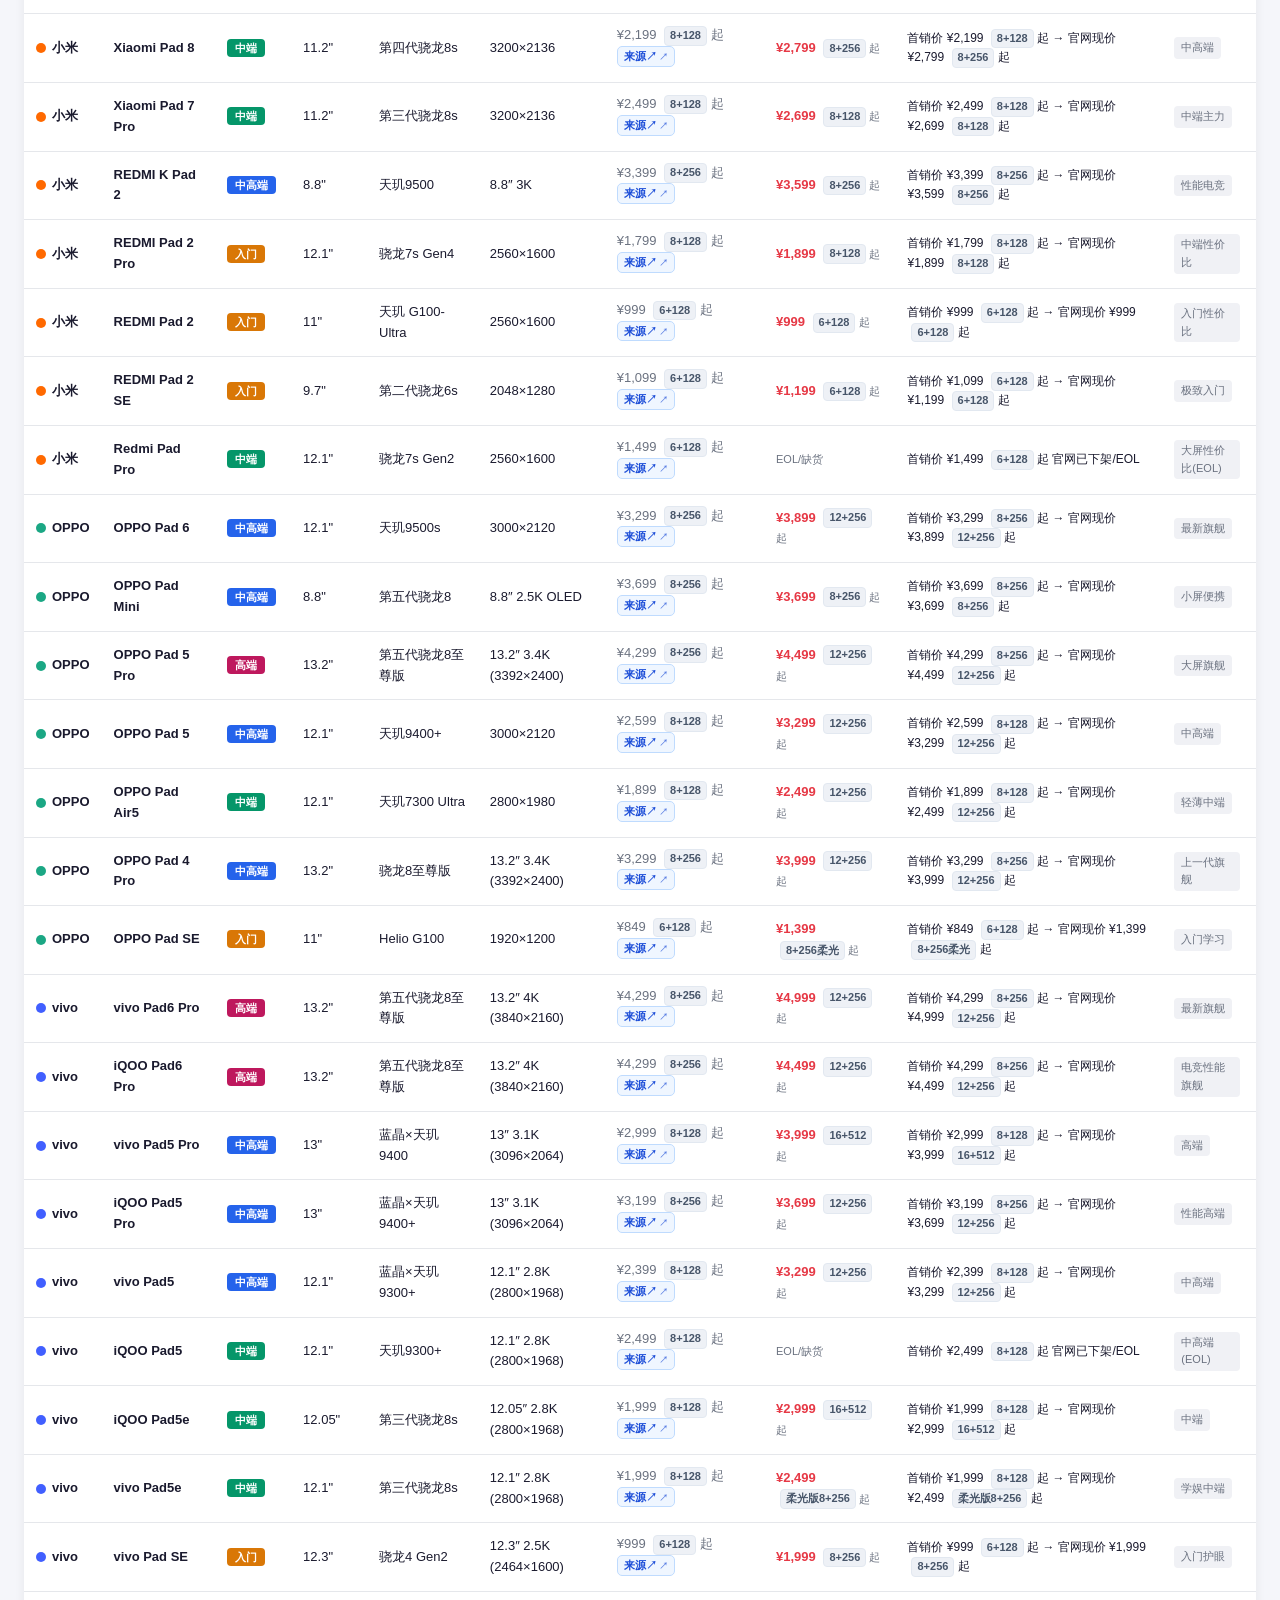
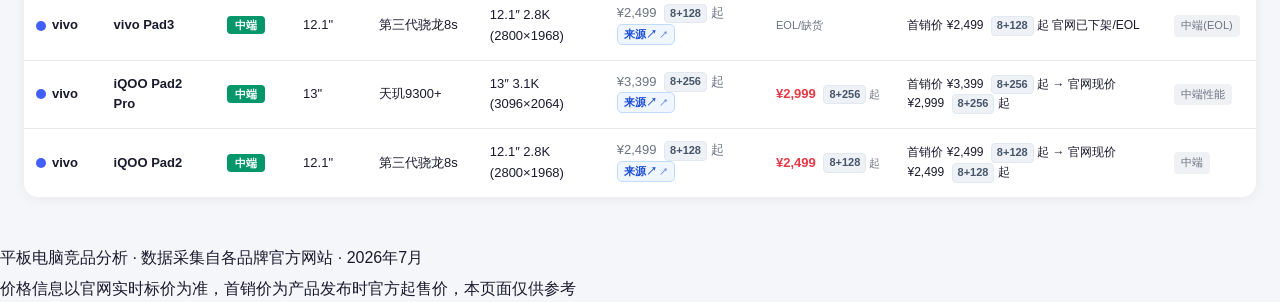
==== commit ee7e3e98: "feat: 价格变动区块新增导出按钮(CSV)" ====
--- a/index.html
+++ b/index.html
@@ -74,7 +74,10 @@
 
   <div class="section-title"><span class="icon"></span>首销起售价 → 官网现起售价（入门版对比）</div>
   <p class="section-desc">按「首销起售价 → 现官网起售价」差额绝对值排序，仅作版本不同下的参考。<span class="warn-inline">⚠ 首销价取自 IT之家 / 凤凰网 / 官网参数页 等首发稿（带来源链接，见下方对比表）；首销为「起售价/入门版」，与现价直接相减可能因配置版本不同而不代表真实涨跌（例：OPPO Pad 6「3299→3899」是 8+256 首销 vs 12+256 现，非同 SKU 涨价）。<strong>例外：苹果 2026 年国行全线官方调价，属同 SKU 真实涨价</strong>（如 iPad Pro 11″ 256GB 首发 ¥8999 → 现 ¥10799，2026-07-29 核对官网）。</span></p>
-  <div class="drop-brand-bar" id="dropBrandBar"></div>
+  <div class="drop-toolbar">
+    <div class="drop-brand-bar" id="dropBrandBar"></div>
+    <button class="btn-export-blue" id="exportDropBtn" onclick="exportDrop()" title="导出当前品牌筛选下的价格变动数据（CSV，可直接用 Excel 打开）">⬇ 导出价格变动</button>
+  </div>
   <div class="drop-chart-section"><div id="dropChart"></div></div>
   <p class="data-note"><strong>数据口径与诚信说明（2026-07-29 已用官网 + 新闻真实数据重写）：</strong>本页价格与配置<strong>逐品牌核对各品牌中国官网在售页（现价）+ IT之家 / 凤凰网 / 中关村在线 / 站长之家 首发稿（首销价，带来源链接）</strong>（采集日 2026-07）。<br>① <strong>现价</strong>：品牌官网中国区起售价（WLAN 基础版）。<br>② <strong>首销价</strong>：产品发布时官方起售价，取自 IT之家 / 凤凰网 / 官网参数页 等首发报道，<strong>每条均在对比表与产品卡标注来源链接，可点开核查</strong>。<br>③ <strong>⚠ 起售价口径提醒</strong>：首销价为「起售价/入门版」，与现价（在售起售价）直接相减<strong>可能因配置版本不同而不代表真实涨跌</strong>。例如 OPPO Pad 6「3299首销→3899现」是 8+256 首销 vs 12+256 现，并非同 SKU 涨价。<strong>此前误报的「OPPO/vivo 三款涨价」已更正</strong>——按同配置核对并无真实涨价。<br>③-2 <strong>苹果为例外：2026 年国行官网全线官方调价（同 SKU 真实涨价，2026-07-29 核对 apple.com.cn）</strong>：iPad Pro 11″ ¥8999→¥10799、13″ ¥11499→¥13299；iPad Air 11″ ¥4799→¥5999、13″ ¥6499→¥7699；iPad (A16) ¥2999→¥3799；iPad mini ¥3999→¥4799（入门存储容量不变，为同配置对比）。感谢用户实测官网反馈发现此前现价未同步。<br>④ <strong>当前价已据官网修正</strong>：荣耀平板20 原 ¥3499 偏高，已据荣耀官网（现 ¥2599 起 / 参考 ¥3299 起）与京东（8+256 ¥2499）修正为 <strong>¥2599</strong>；OPPO Pad SE 官网（opposhop.cn）核实现 <strong>¥1399</strong>（原 ¥1999 已修正）。两者首销价均保留新闻实源（荣耀 1899 起 / OPPO 849 起）。<br>⑤ 少量型号配置（芯片/分辨率）官网未完整披露，以「—」标注，<strong>不编造</strong>。</p>
 
--- a/styles.css
+++ b/styles.css
@@ -218,7 +218,12 @@
 
 /* Drop Chart */
 .drop-chart-section{background:var(--card-bg);border-radius:var(--r);box-shadow:var(--shadow);padding:28px;margin-bottom:48px;max-height:460px;overflow-y:auto}
-.drop-brand-bar{display:flex;flex-wrap:wrap;align-items:center;gap:8px;margin-bottom:18px}
+.drop-toolbar{display:flex;align-items:center;justify-content:space-between;gap:12px;flex-wrap:wrap;margin-bottom:18px}
+.drop-toolbar .drop-brand-bar{margin-bottom:0}
+.btn-export-blue{padding:8px 16px;border-radius:8px;background:#2563eb;color:#fff;font-size:13px;font-weight:700;border:none;cursor:pointer;white-space:nowrap;transition:all .2s;display:inline-flex;align-items:center;gap:6px}
+.btn-export-blue:hover{background:#1d4ed8}
+.btn-export-blue:active{transform:translateY(1px)}
+.drop-brand-bar{display:flex;flex-wrap:wrap;align-items:center;gap:8px}
 .drop-brand-bar .dbb-label{font-size:13px;font-weight:600;color:var(--ts);margin-right:2px}
 .dbb-btn{padding:6px 14px;border:1.5px solid var(--border);border-radius:30px;background:#fff;font-size:13px;font-weight:600;color:var(--ts);cursor:pointer;transition:all .2s;display:flex;align-items:center;gap:6px;white-space:nowrap}
 .dbb-btn:hover{border-color:#bbb;transform:translateY(-1px)}
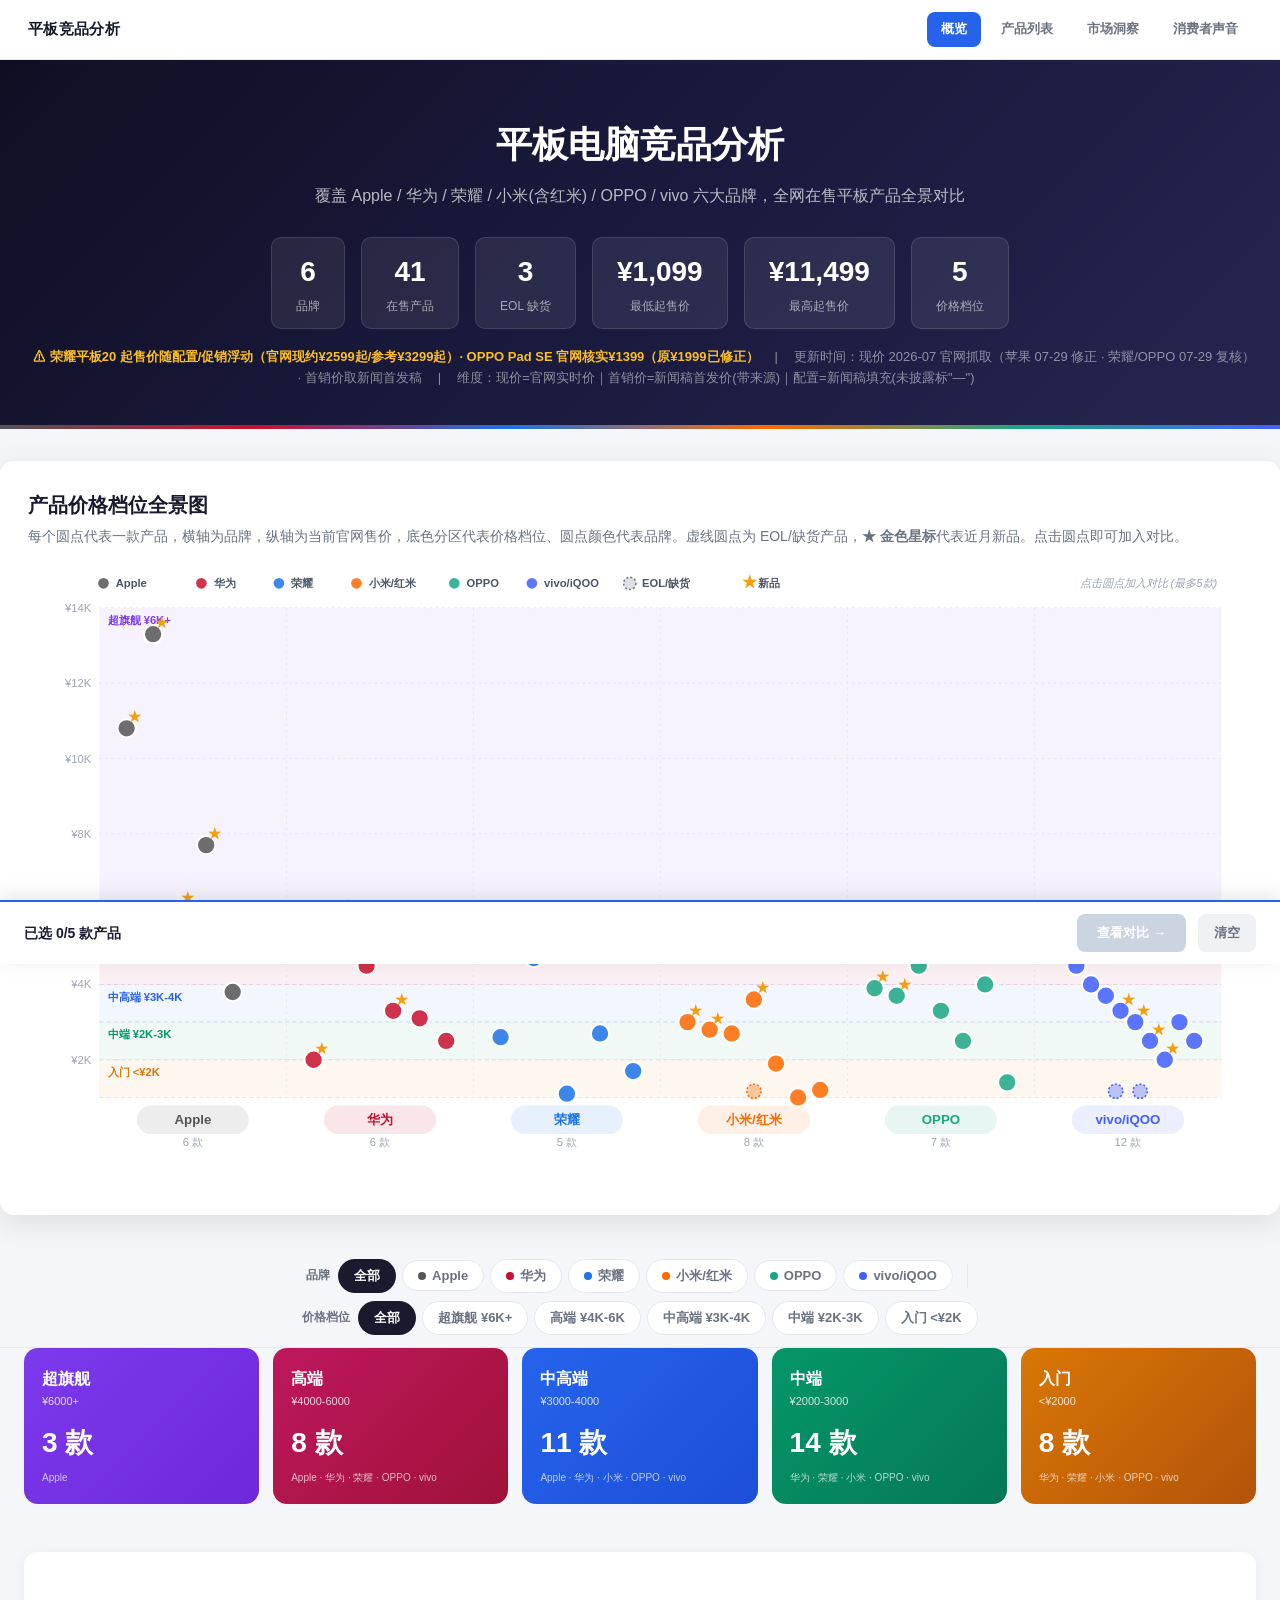
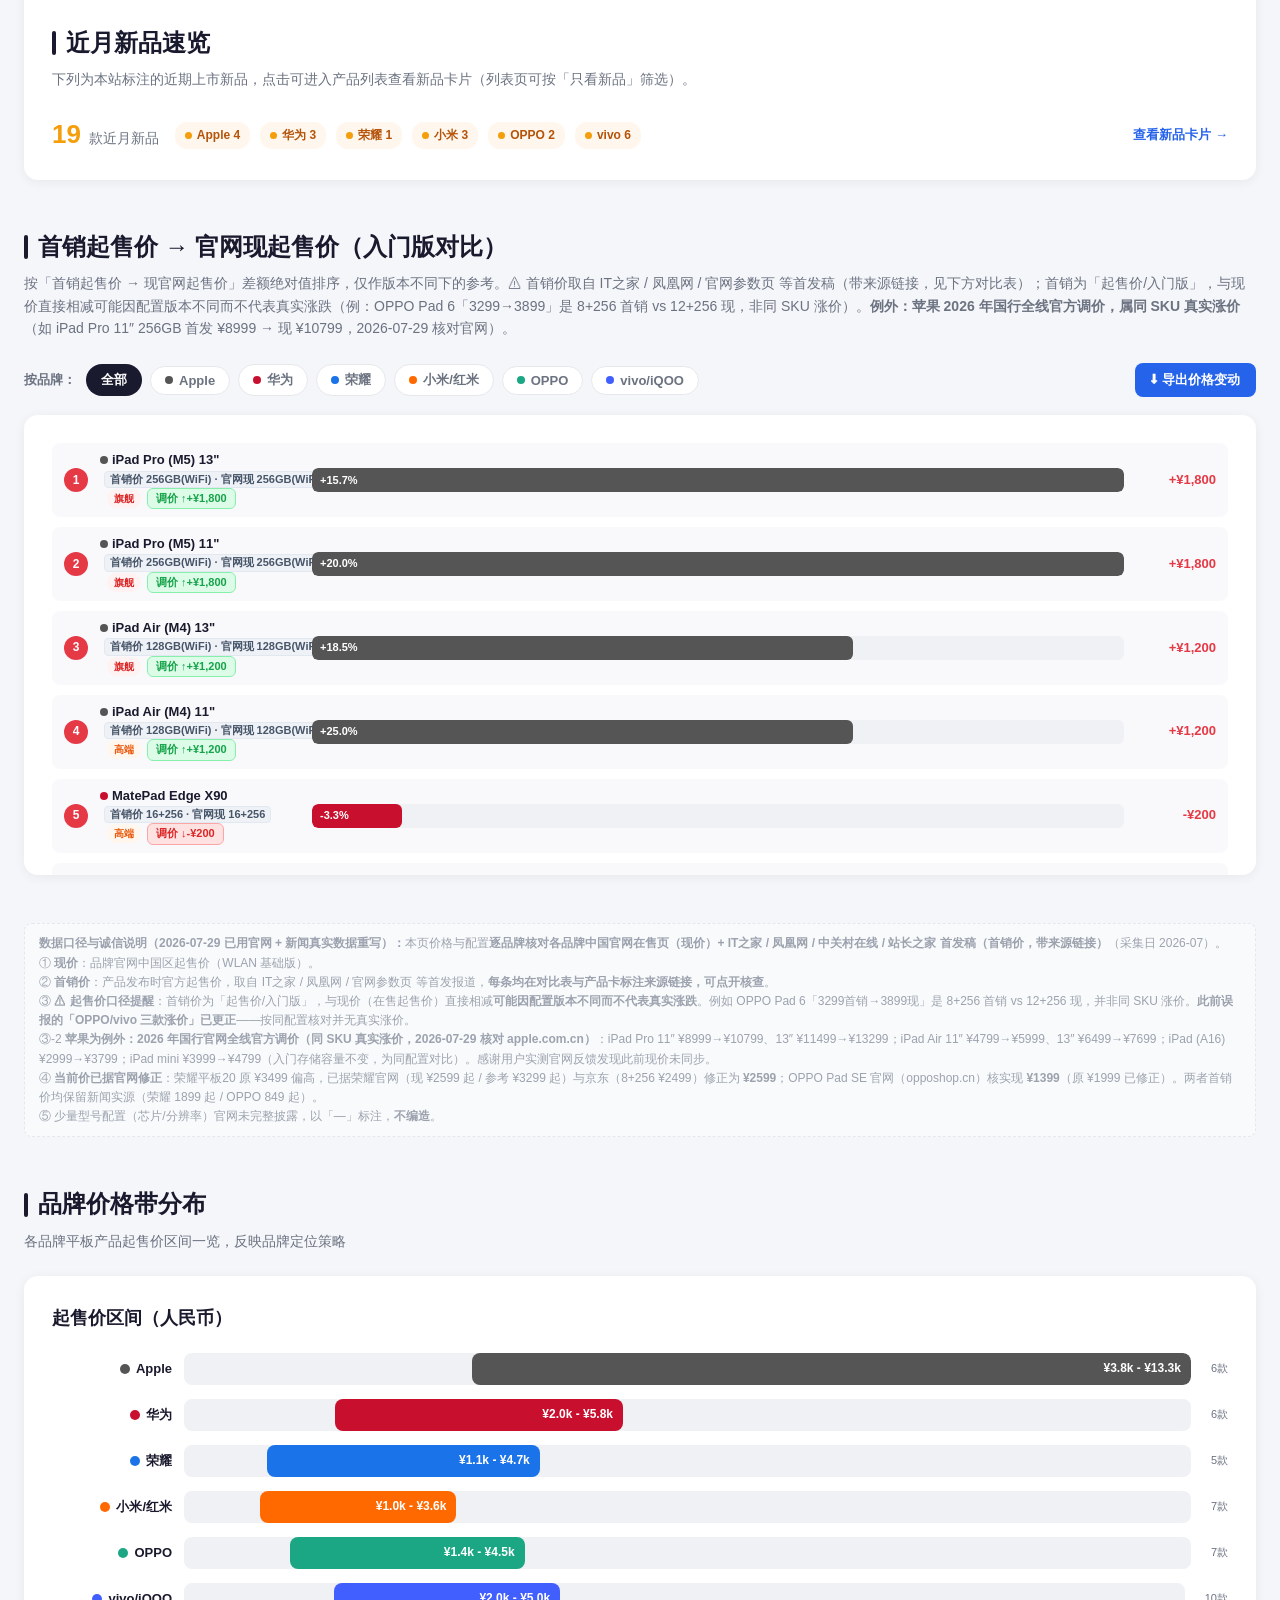
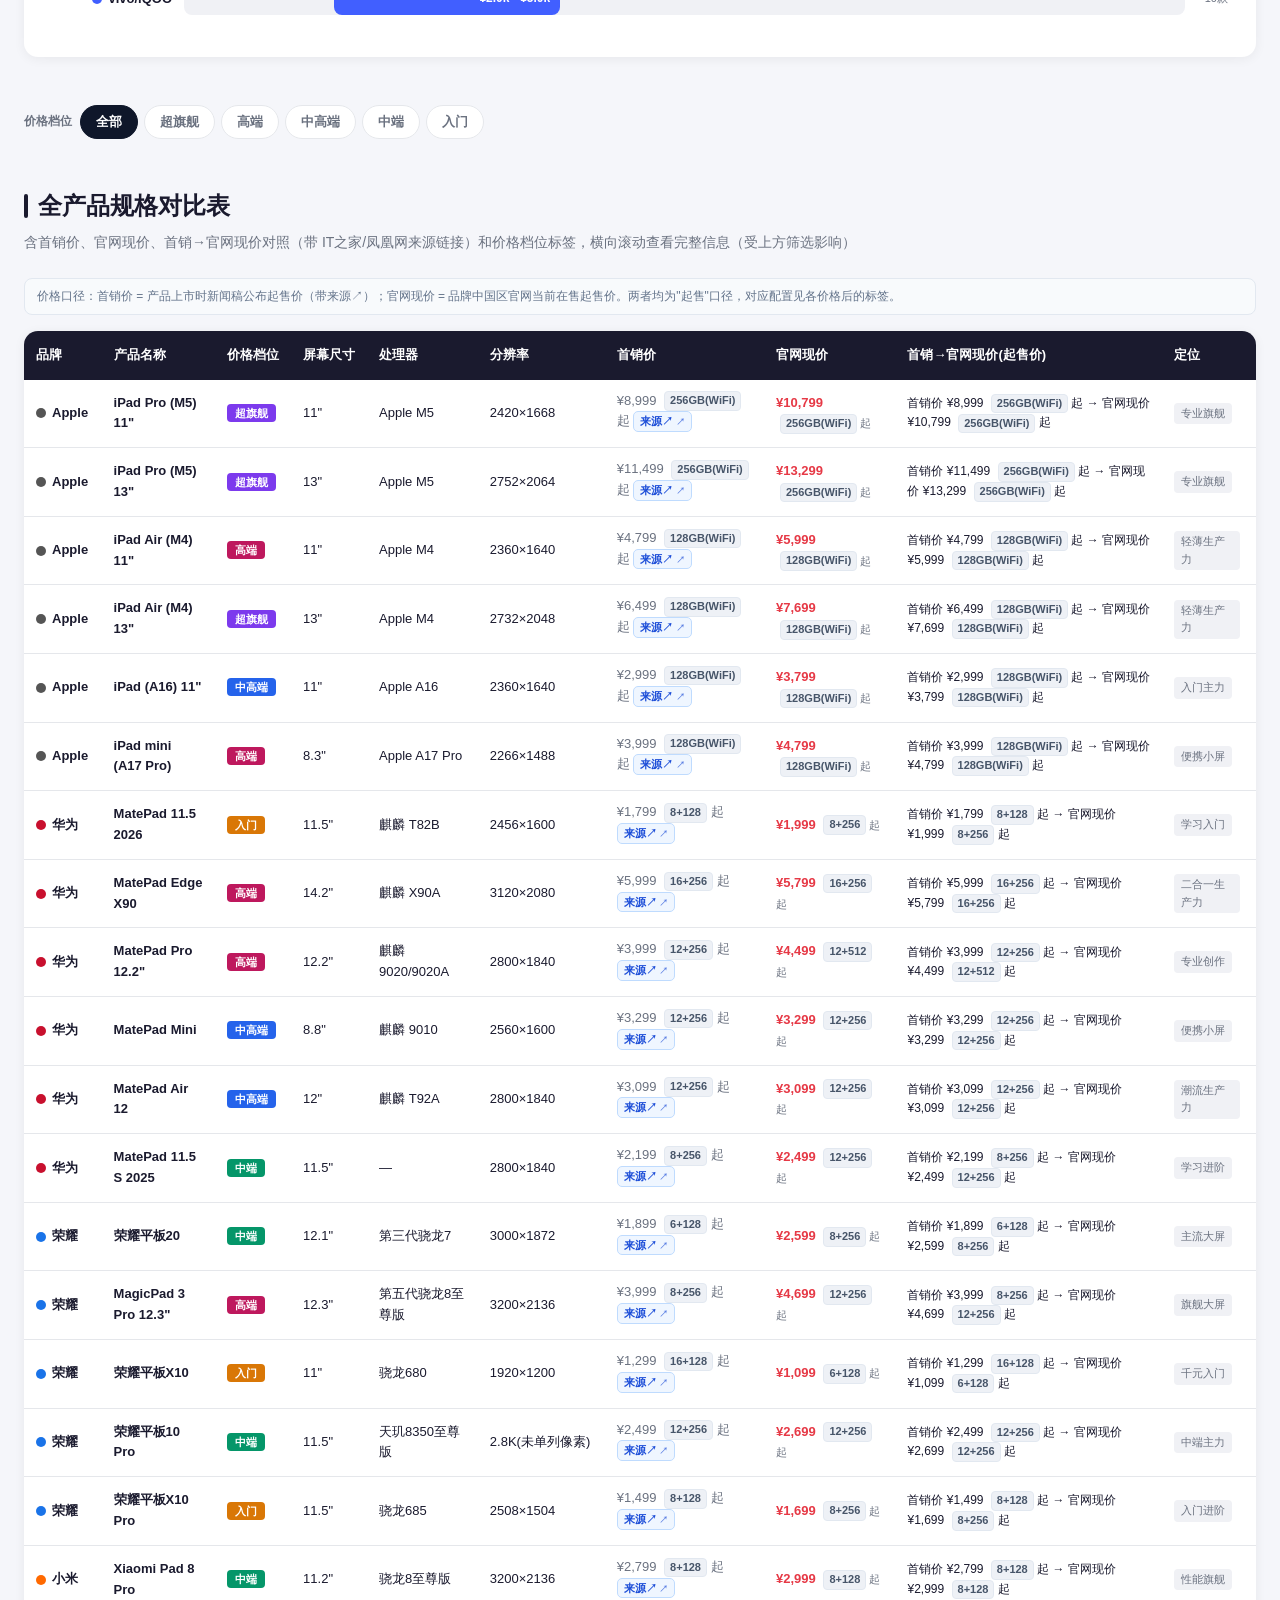
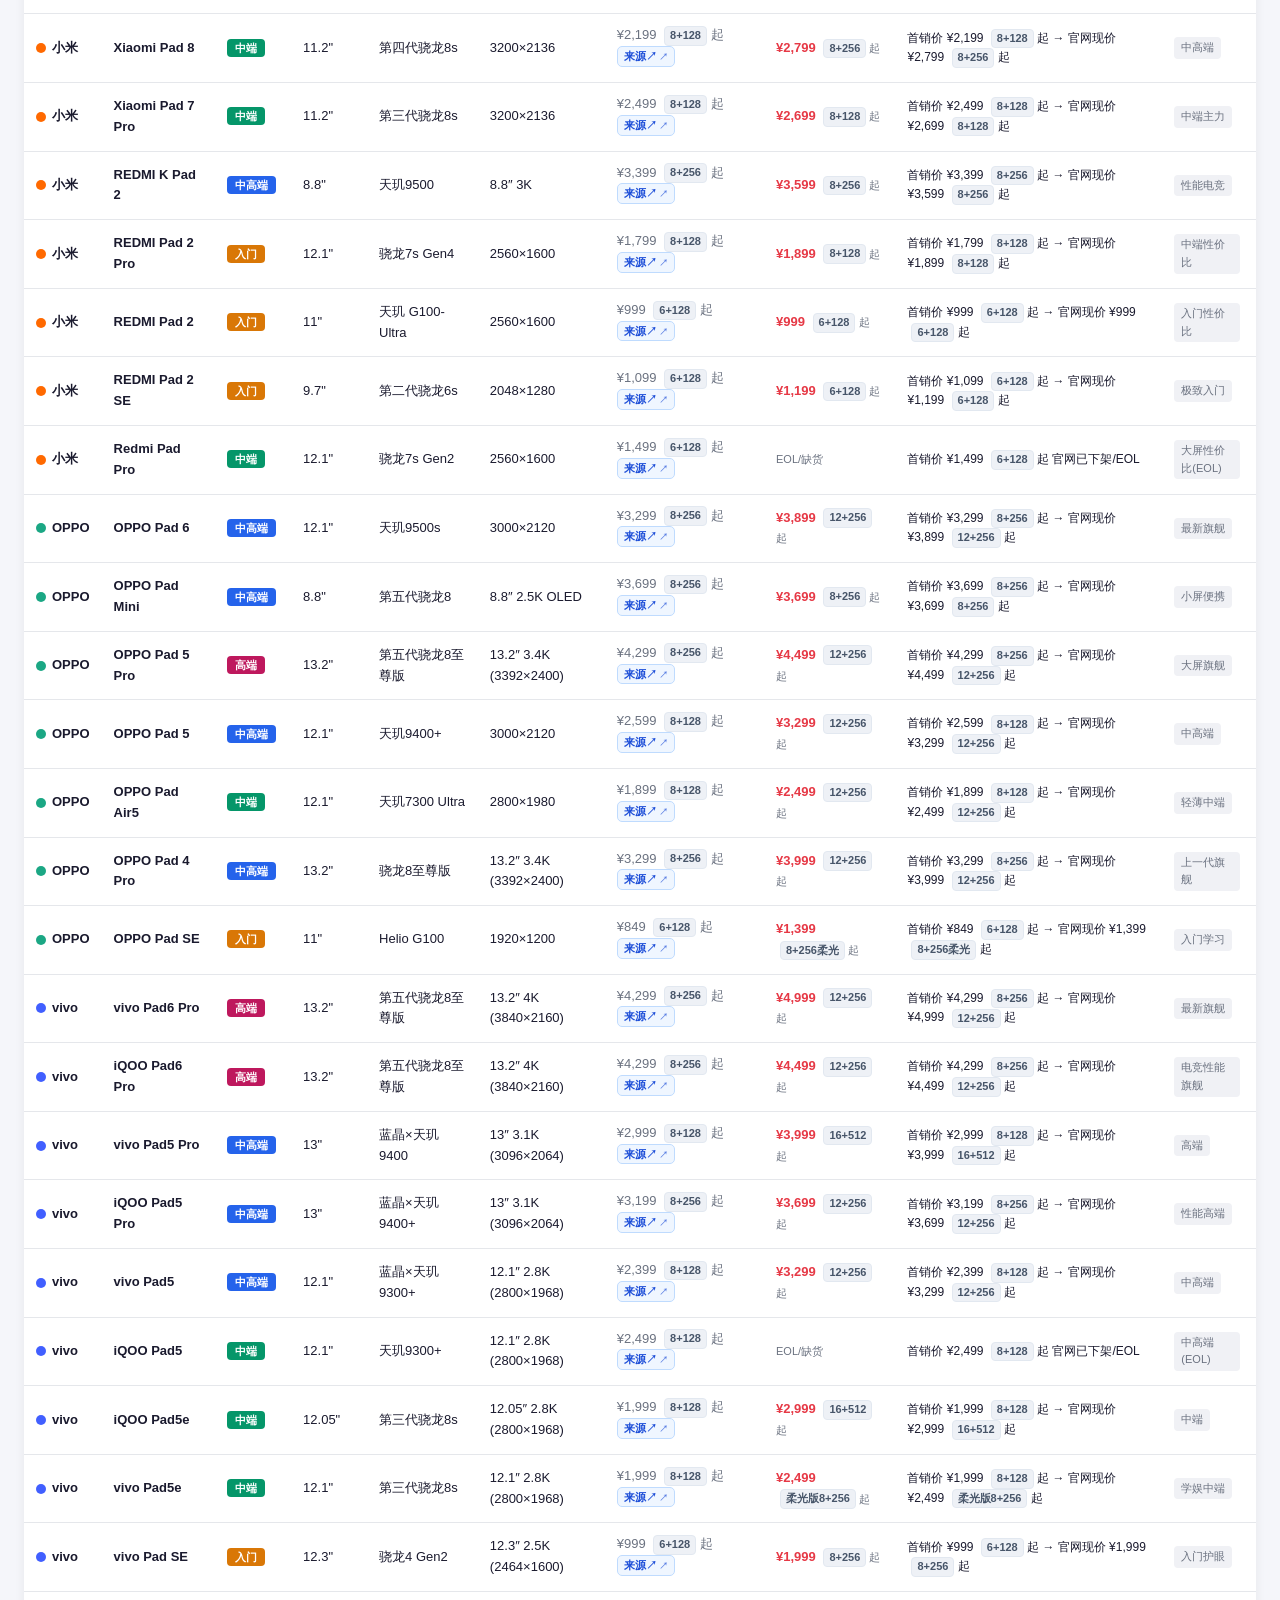
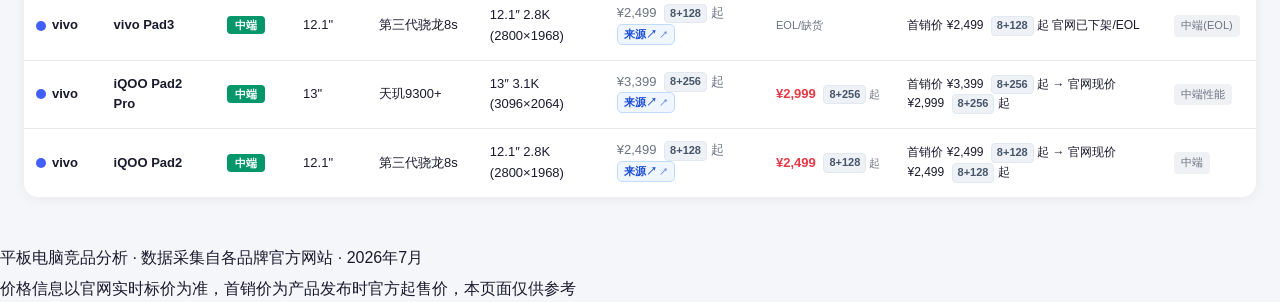
==== commit 8b0a26f0: "feat: 新增消费者声音模块（华为种子数据 + 分年筛选 + 以产品分类概览）" ====
--- a/index.html
+++ b/index.html
@@ -14,6 +14,7 @@
     <a href="index.html" class="tn-on">概览</a>
     <a href="products.html">产品列表</a>
     <a href="insights.html">市场洞察</a>
+    <a href="voice.html">消费者声音</a>
   </div>
 </nav>
 
--- a/styles.css
+++ b/styles.css
@@ -255,7 +255,7 @@
 /* Insights */
 .insights-grid{display:grid;grid-template-columns:repeat(auto-fill,minmax(340px,1fr));gap:20px;margin-bottom:48px}
 .insight-card{background:var(--card-bg);border-radius:var(--r);box-shadow:var(--shadow);padding:24px;border-left:4px solid #1a1a2e}
-.insight-card.green{border-left-color:#1ba784}.insight-card.blue{border-left-color:#1a73e8}.insight-card.orange{border-left-color:#ff6900}.insight-card.red{border-left-color:#e63946}.insight-card.purple{border-left-color:#7c3aed}
+.insight-card.green{border-left-color:#1ba784}.insight-card.blue{border-left-color:#1a73e8}.insight-card.orange{border-left-color:#ff6900}.insight-card.red{border-left-color:#e63946}.insight-card.purple{border-left-color:#7c3aed}.insight-card.teal{border-left-color:#0d9488}
 .insight-title{font-size:16px;font-weight:700;margin-bottom:10px}
 .insight-body{font-size:14px;color:var(--ts);line-height:1.7}
 .insight-body strong{color:var(--text)}
@@ -412,6 +412,12 @@
 .cat-head .cat-ttl{font-size:18px;font-weight:800;color:#111827}
 .cat-head .cat-ln{flex:1;height:1px;background:linear-gradient(90deg,#e5e7eb,transparent)}
 .cat-desc{font-size:13px;color:#6b7280;margin:0 0 14px;line-height:1.65}
+.ai-overview{display:grid;grid-template-columns:repeat(3,1fr);gap:16px;margin:18px 0 6px}
+.ai-ov-col{background:var(--card-bg);border:1px solid var(--border);border-radius:var(--r);padding:16px 18px;box-shadow:var(--shadow)}
+.ai-ov-h{font-size:14px;font-weight:800;margin-bottom:10px;color:#1a73e8}
+.ai-ov-col ul{margin:0;padding-left:18px}
+.ai-ov-col li{font-size:13px;line-height:1.65;margin-bottom:8px;color:var(--ts)}
+@media(max-width:860px){.ai-overview{grid-template-columns:1fr}}
 .watch-box{background:linear-gradient(135deg,#f8fafc,#eef4ff);border:1px solid #dbeafe;border-radius:12px;padding:16px 18px;margin:8px 0 4px}
 .watch-box h4{margin:0 0 12px;font-size:14px;font-weight:800;color:#1e40af}
 .watch-grid{display:grid;grid-template-columns:repeat(auto-fill,minmax(228px,1fr));gap:12px}
@@ -430,3 +436,67 @@
 .price-drop-cell .drop-pct-up{color:#15803d;font-weight:600}
 
 .price-legend{font-size:12px;color:#64748b;background:#f8fafc;border:1px solid #e2e8f0;border-radius:8px;padding:8px 12px;margin:8px 0 16px;line-height:1.6;}
+
+/* ===== 消费者声音模块 (Consumer Voice) ===== */
+.voice-meta{margin-top:10px;font-size:13px;color:#6b7280;}
+.voice-brand-nav{position:sticky;top:0;z-index:20;display:flex;flex-wrap:wrap;gap:8px;padding:12px 0 10px;background:#fff;border-bottom:1px solid #eef0f3;}
+.voice-brand-tab{display:inline-flex;align-items:center;gap:6px;padding:6px 14px;border:1px solid #e5e7eb;border-radius:999px;font-size:13px;font-weight:600;color:#374151;background:#fff;text-decoration:none;transition:.15s;}
+.voice-brand-tab:hover{border-color:var(--bc);color:var(--bc);}
+.voice-brand-tab .vbt-dot{width:8px;height:8px;border-radius:50%;background:var(--bc);}
+.voice-brand-section{margin:22px 0 34px;scroll-margin-top:64px;}
+.voice-brand-head{display:flex;align-items:center;justify-content:space-between;border-left:4px solid #c8102e;background:#fafbfc;border-radius:0 10px 10px 0;padding:12px 16px;margin-bottom:8px;}
+.vbh-left{display:flex;align-items:center;gap:12px;}
+.vbh-logo{width:34px;height:34px;border-radius:8px;color:#fff;font-weight:800;font-size:14px;display:flex;align-items:center;justify-content:center;}
+.vbh-name{font-size:17px;font-weight:800;color:#111827;}
+.vbh-tag{font-size:12px;color:#9ca3af;margin-top:1px;}
+.vbh-count{font-size:13px;color:#6b7280;font-weight:600;}
+.vc-placeholder{display:flex;align-items:center;gap:12px;padding:24px;background:#fafbfc;border:1px dashed #e2e5ea;border-radius:12px;color:#9ca3af;font-size:14px;}
+.vc-ph-icon{font-size:26px;}
+.voice-prod{margin:14px 0 6px;}
+.voice-prod-name{font-size:15px;font-weight:700;color:#1f2937;margin:10px 0 10px;padding-left:2px;}
+.voice-grid{display:grid;grid-template-columns:repeat(auto-fill,minmax(264px,1fr));gap:14px;}
+.voice-card{display:flex;flex-direction:column;background:#fff;border:1px solid #edf0f3;border-radius:12px;overflow:hidden;text-decoration:none;color:inherit;transition:.15s;}
+.voice-card:hover{box-shadow:0 6px 20px rgba(17,24,39,.08);transform:translateY(-2px);border-color:#d7dbe0;}
+.vc-thumb{height:120px;background:linear-gradient(135deg,#eef2f7,#e3e9f1);display:flex;align-items:center;justify-content:center;overflow:hidden;}
+.vc-thumb img{width:100%;height:100%;object-fit:cover;}
+.vc-thumb-play{font-size:34px;color:#fff;background:linear-gradient(135deg,#ff5b6e,#ff3b5c);width:54px;height:54px;border-radius:50%;display:flex;align-items:center;justify-content:center;box-shadow:0 4px 12px rgba(255,59,92,.35);}
+.vc-thumb-doc{font-size:34px;color:#fff;background:linear-gradient(135deg,#3b82f6,#2563eb);width:54px;height:54px;border-radius:50%;display:flex;align-items:center;justify-content:center;}
+.vc-body{padding:11px 13px 13px;flex:1;display:flex;flex-direction:column;gap:7px;}
+.vc-badgerow{display:flex;align-items:center;gap:6px;}
+.vc-badge{font-size:11px;font-weight:700;padding:2px 8px;border-radius:6px;background:#eef2f7;color:#475569;}
+.vc-video .vc-badge{background:#ffe9ec;color:#e0394f;}
+.vc-image .vc-badge{background:#e6f4ff;color:#1d6fd6;}
+.vc-report .vc-badge{background:#eafaf1;color:#1ba784;}
+.vc-cmp{font-size:11px;font-weight:700;padding:2px 8px;border-radius:6px;background:#fff3e0;color:#c97a12;}
+.vc-title{font-size:13.5px;font-weight:600;line-height:1.45;color:#1f2937;display:-webkit-box;-webkit-line-clamp:3;-webkit-box-orient:vertical;overflow:hidden;}
+.vc-meta{display:flex;flex-wrap:wrap;gap:10px;font-size:12px;color:#9ca3af;margin-top:auto;}
+.vc-author{color:#4b5563;font-weight:600;}
+.vc-play{color:#ef4444;}
+.voice-report{margin-top:14px;padding:14px 16px;border:1px dashed #d8dee7;border-radius:12px;background:#fcfdfe;}
+.voice-report-title{font-weight:700;color:#111827;margin-bottom:8px;}
+.voice-report-body{font-size:13.5px;color:#374151;line-height:1.7;}
+.voice-report-ph{display:flex;align-items:center;gap:10px;font-size:13px;color:#9ca3af;}
+.vr-ph-tag{font-size:11px;font-weight:700;padding:2px 8px;border-radius:6px;background:#eef0f3;color:#8a93a0;}
+
+/* ===== 消费者声音：分年筛选 + 以产品分类概览 ===== */
+.voice-yearbar{display:flex;align-items:center;gap:12px;flex-wrap:wrap;padding:12px 18px;background:#fff;border:1px solid #eef0f3;border-radius:12px;margin:0 0 4px;}
+.vyb-label{font-size:13px;font-weight:700;color:#374151;white-space:nowrap;}
+.vyb-pills{display:flex;gap:8px;flex-wrap:wrap;}
+.vyb-pill{padding:6px 16px;border:1px solid #e5e7eb;border-radius:999px;font-size:13px;font-weight:600;color:#6b7280;background:#fff;cursor:pointer;transition:.15s;}
+.vyb-pill:hover{border-color:#c8102e;color:#c8102e;}
+.vyb-pill.vyb-on{background:#c8102e;border-color:#c8102e;color:#fff;}
+.vyb-hint{font-size:12px;color:#9ca3af;}
+.voice-cat{margin:12px 0 6px;padding:14px 16px;background:#fbfcfe;border:1px solid #edf0f3;border-radius:12px;}
+.vc-cat-title{font-size:14px;font-weight:700;color:#1f2937;margin-bottom:10px;padding-bottom:8px;border-bottom:1px dashed #e5e8ec;}
+.vc-cat-title b{color:#c8102e;font-size:15px;margin-left:4px;}
+.vc-cat-item{display:flex;align-items:flex-start;gap:14px;padding:9px 0;border-bottom:1px solid #f1f3f6;}
+.vc-cat-item:last-child{border-bottom:none;}
+.vc-cat-pname{flex:0 0 200px;font-size:14px;font-weight:700;color:#111827;display:flex;flex-direction:column;gap:3px;}
+.vc-cat-views{font-size:12px;font-weight:600;color:#6b7280;}
+.vc-top-list{display:flex;flex-direction:column;gap:6px;flex:1;min-width:0;}
+.vc-top-link{display:flex;align-items:center;gap:9px;text-decoration:none;color:#374151;padding:5px 9px;border-radius:8px;background:#fff;border:1px solid #eef0f3;transition:.12s;min-width:0;}
+.vc-top-link:hover{border-color:#f1b4bd;background:#fff5f6;}
+.vc-rank{flex:0 0 20px;height:20px;border-radius:6px;background:#c8102e;color:#fff;font-size:12px;font-weight:800;display:flex;align-items:center;justify-content:center;}
+.vc-top-title{flex:1;font-size:13px;line-height:1.4;overflow:hidden;text-overflow:ellipsis;white-space:nowrap;}
+.vc-top-play{flex:0 0 auto;font-size:12px;font-weight:700;color:#ef4444;white-space:nowrap;}
+.vc-top-empty{font-size:13px;color:#9ca3af;}
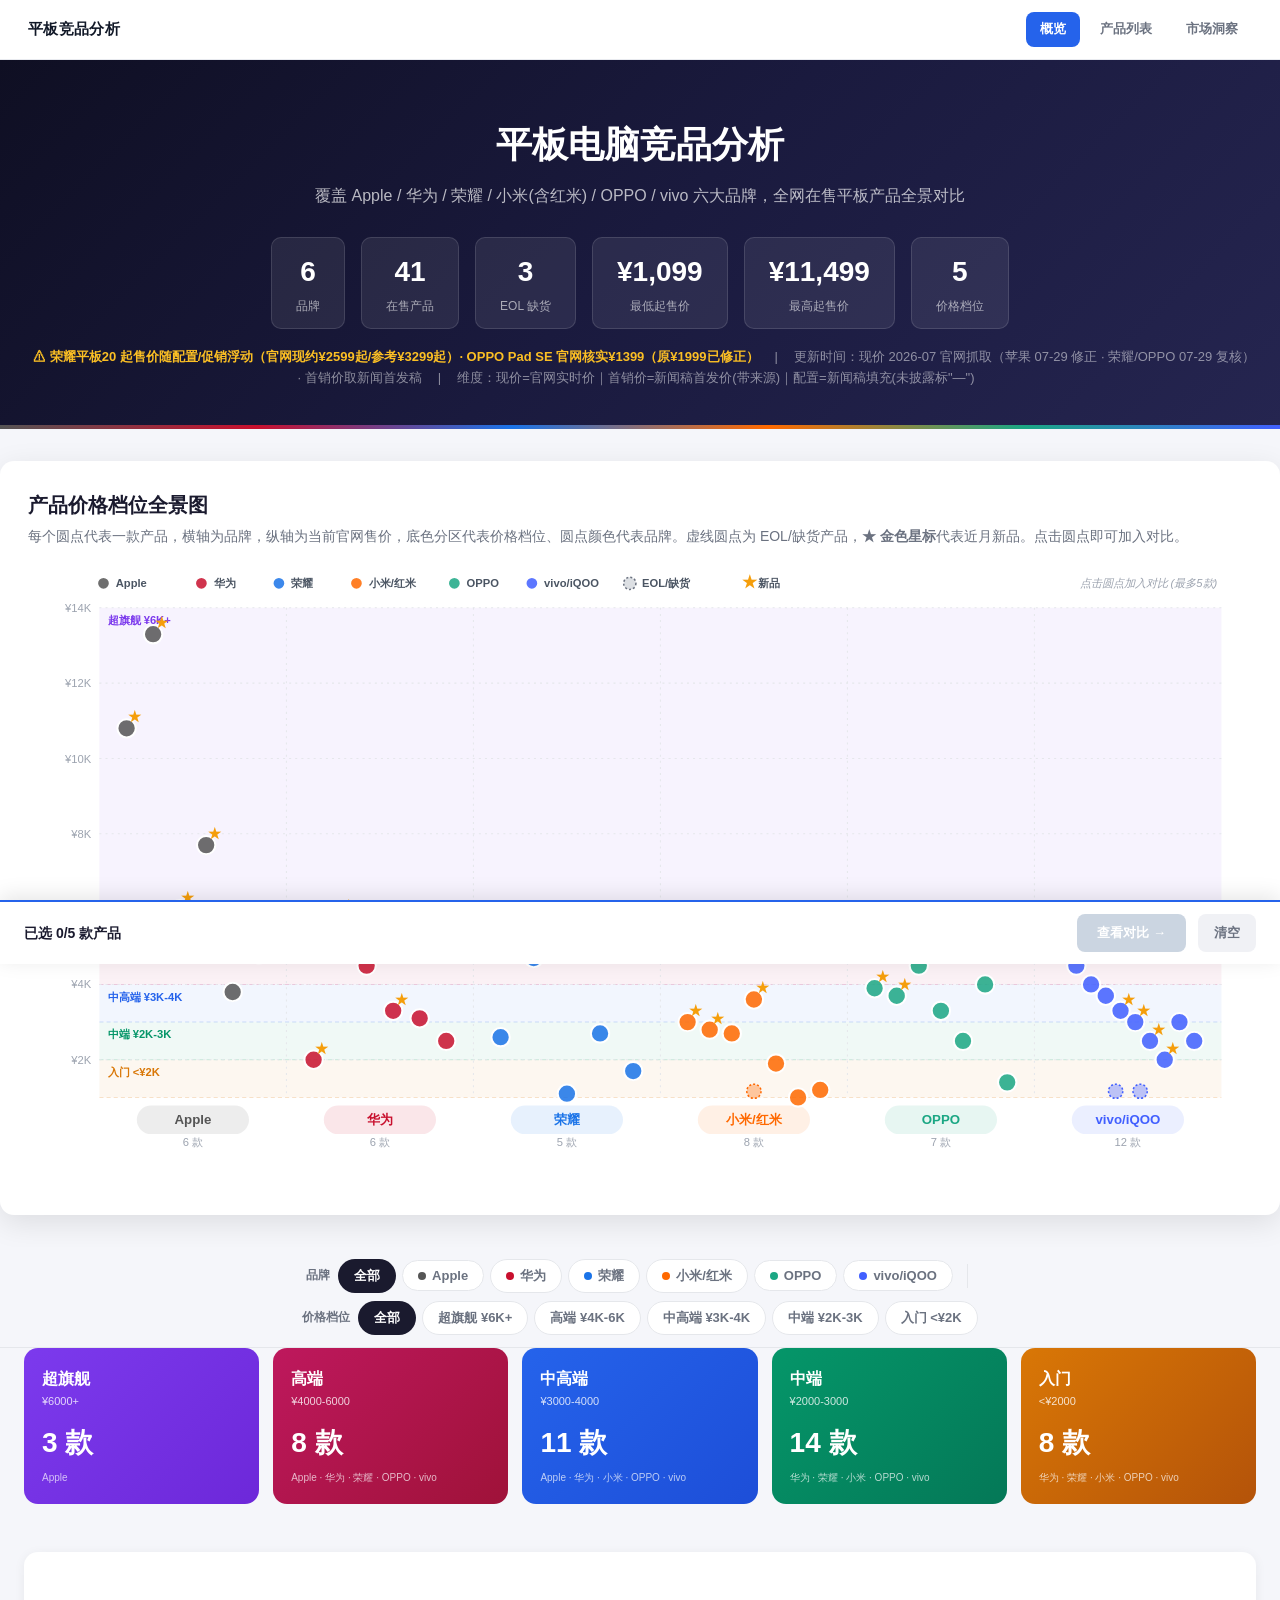
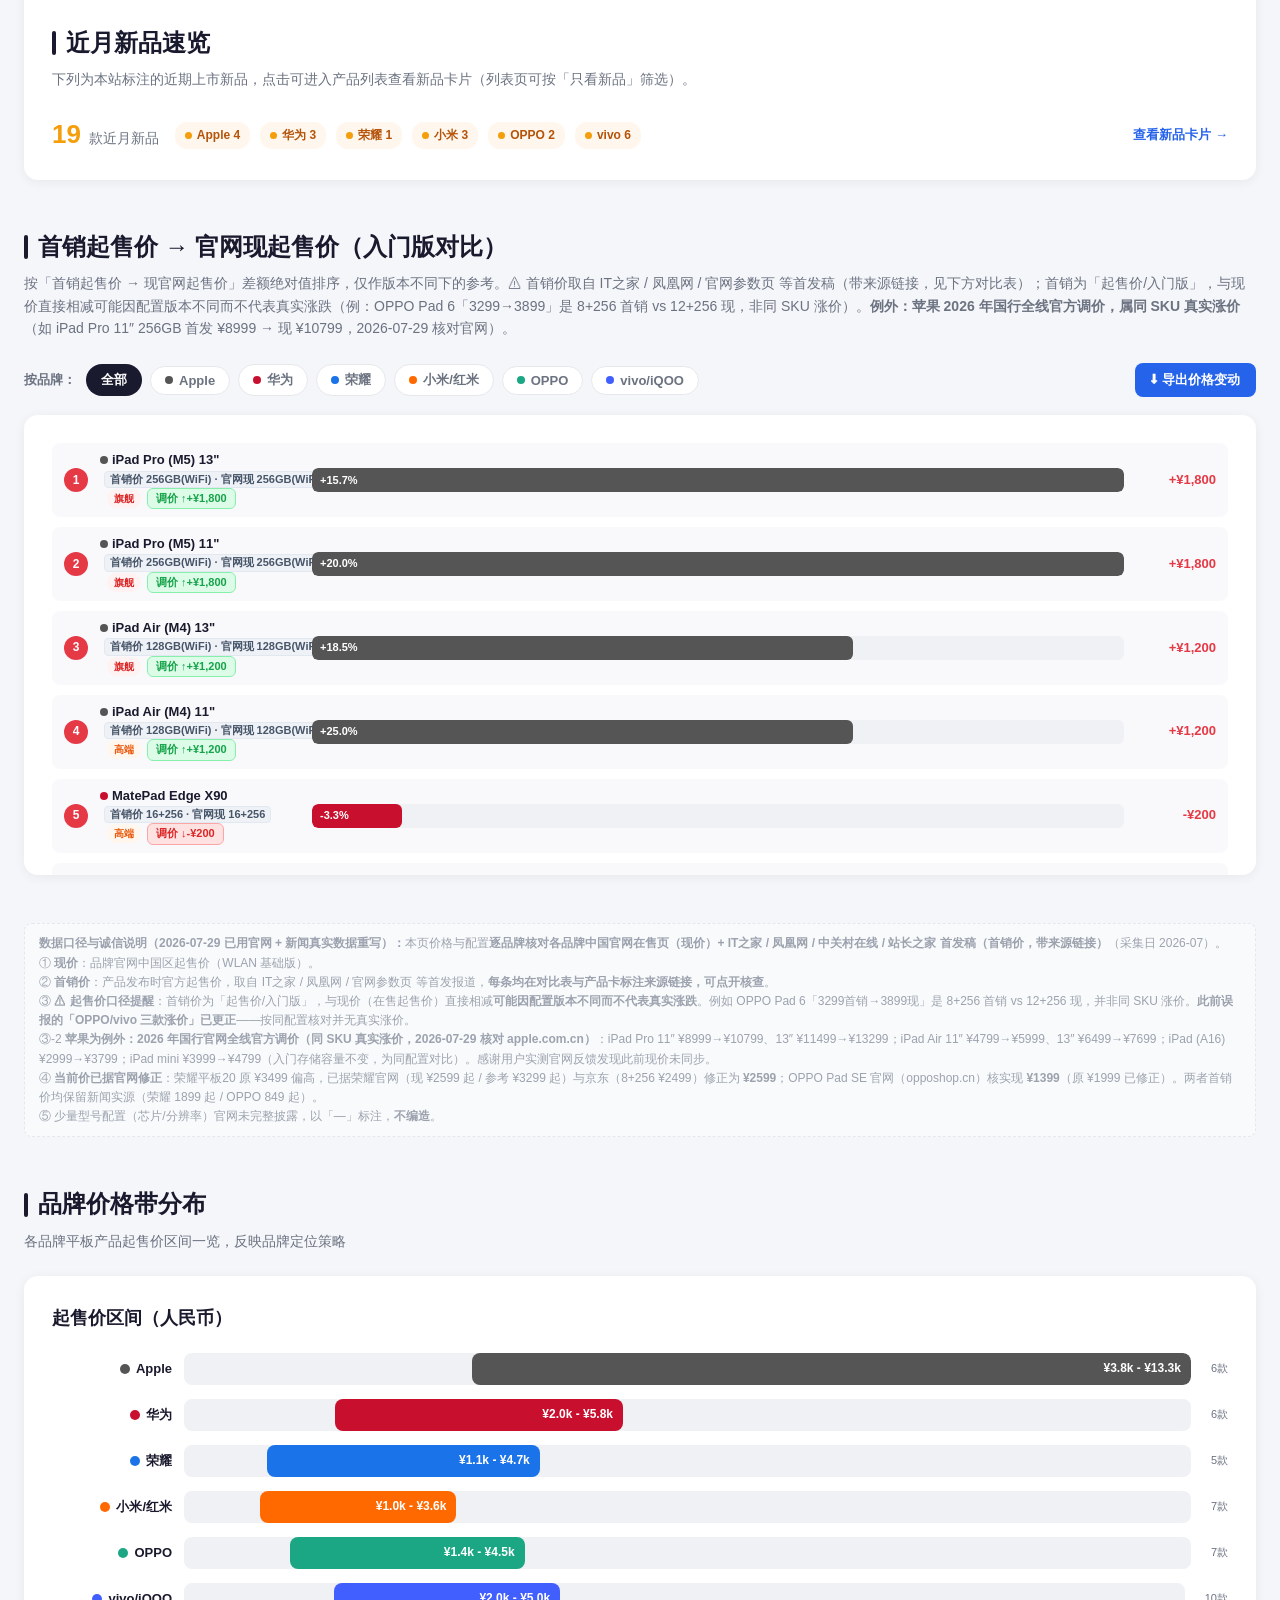
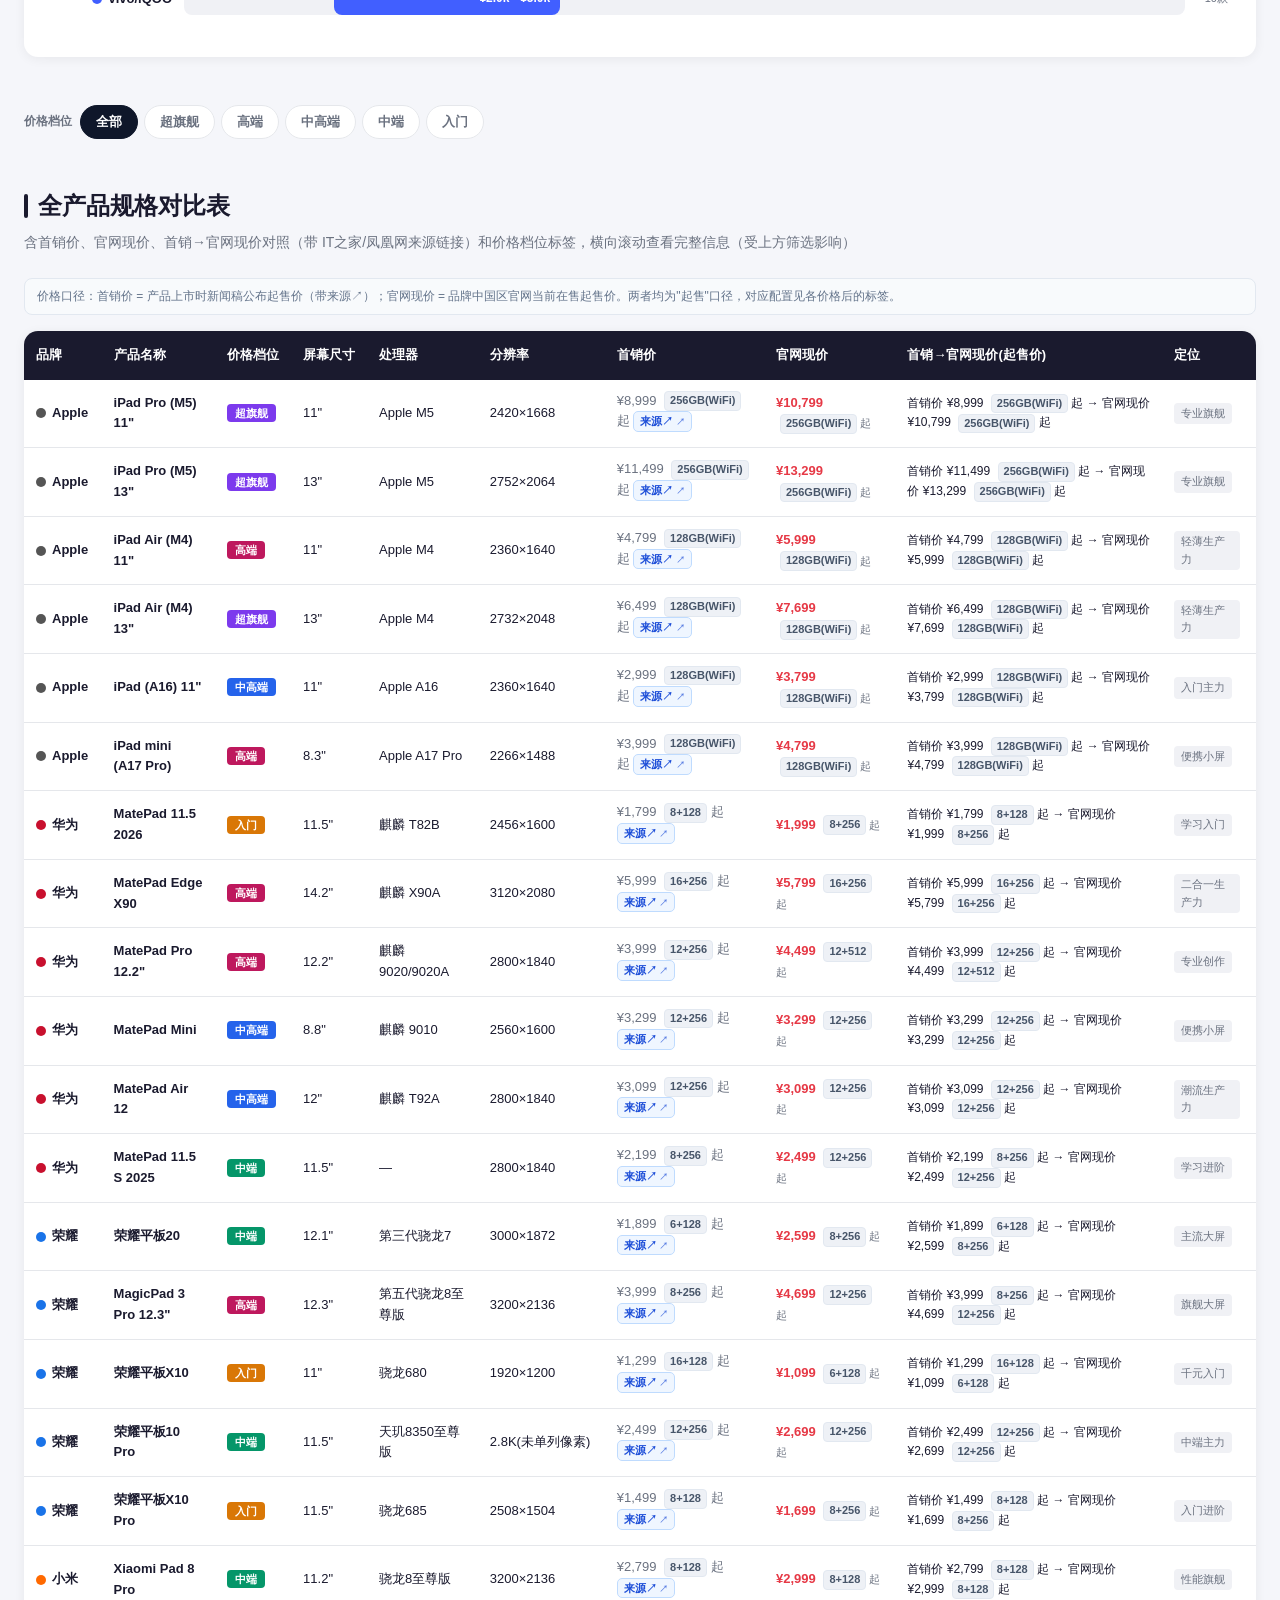
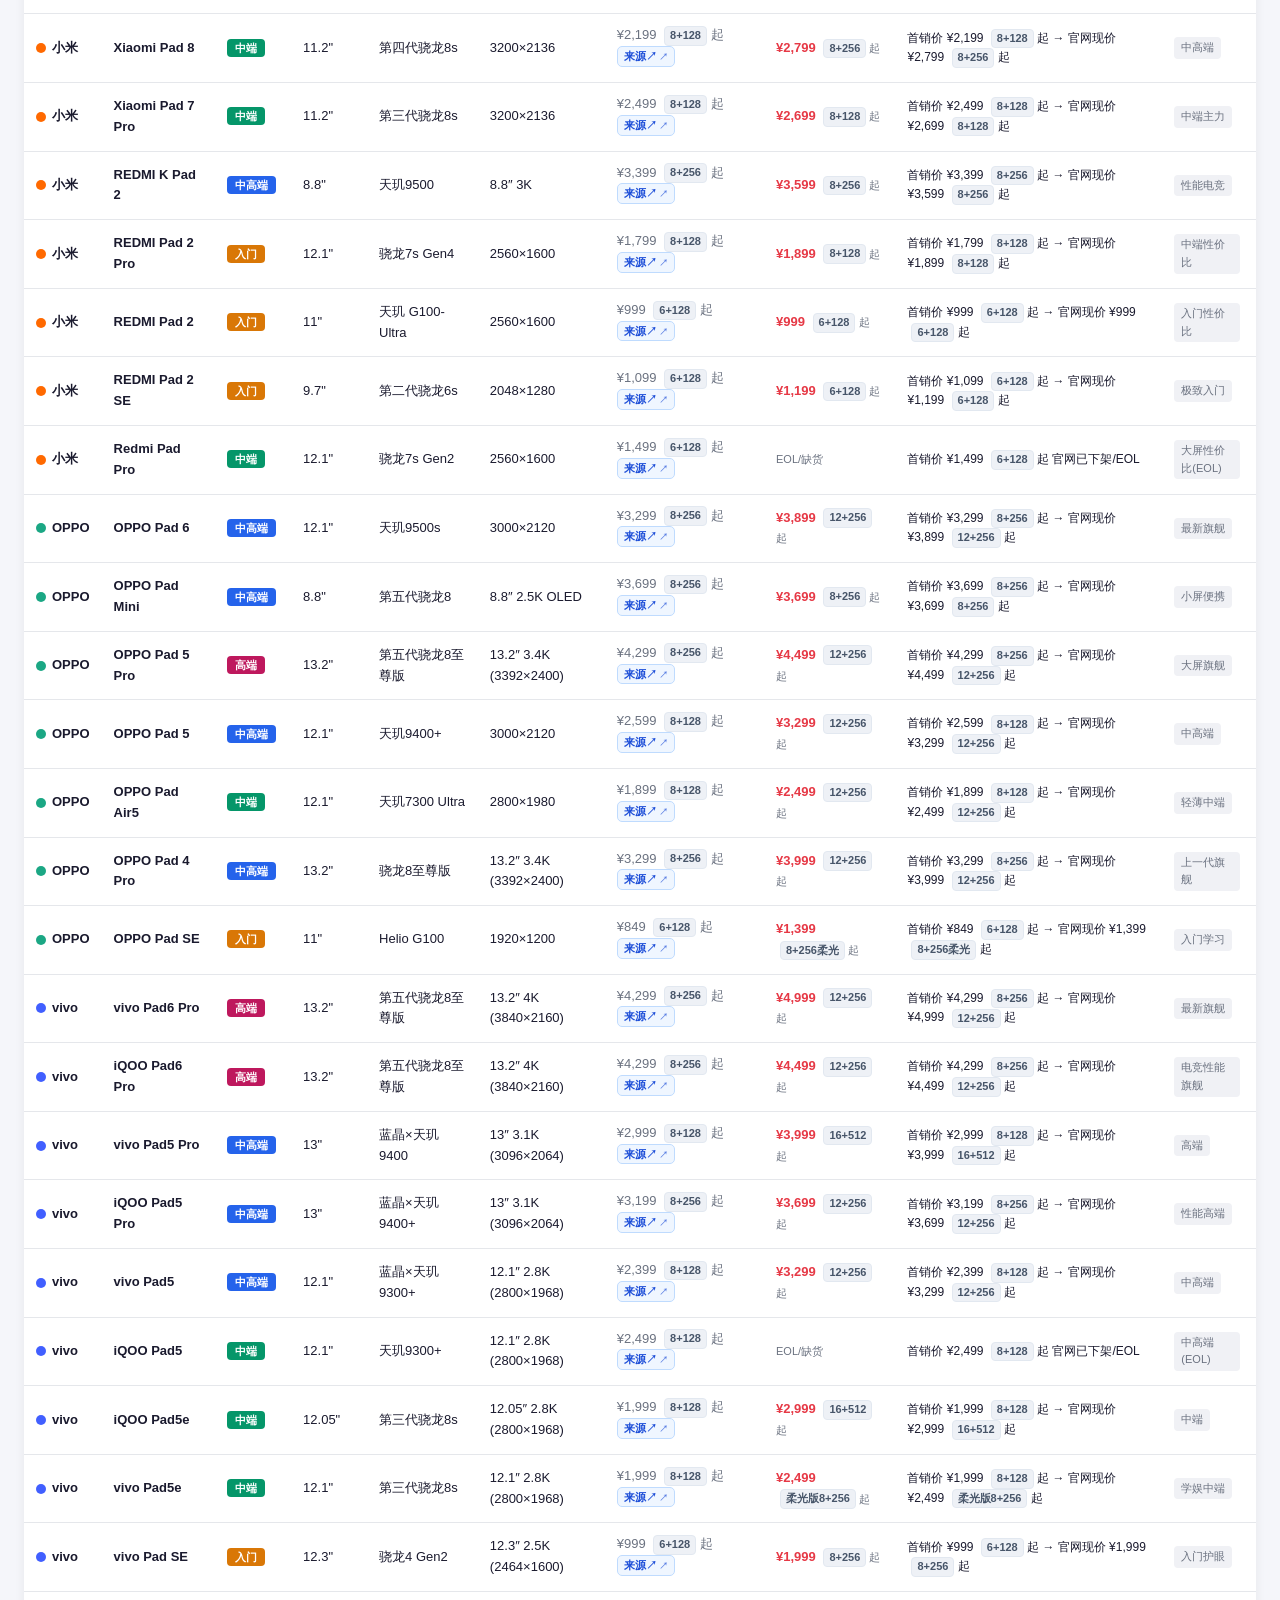
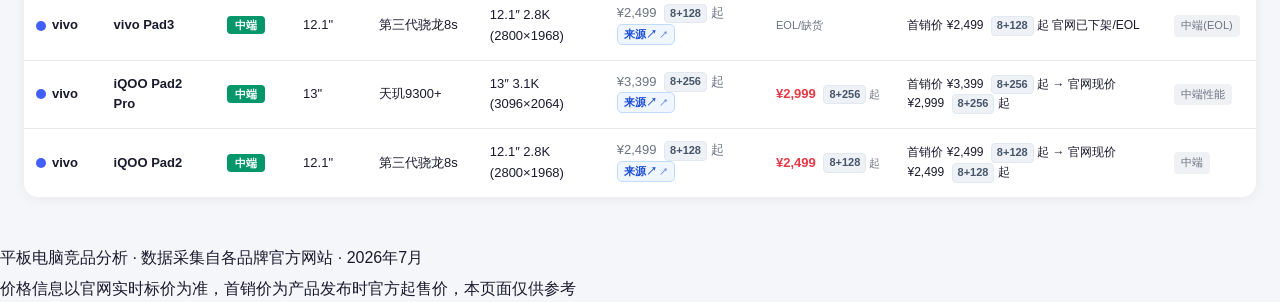
==== commit 0c4c5cec: "fix: 全站 CSS 引用统一升级 ?v=4 强制浏览器重新拉取(解决移动端适配不生效的缓存问题)" ====
--- a/index.html
+++ b/index.html
@@ -4,7 +4,7 @@
 <meta charset="UTF-8">
 <meta name="viewport" content="width=device-width, initial-scale=1.0">
 <title>平板电脑竞品分析 | 市场全景</title>
-<link rel="stylesheet" href="styles.css">
+<link rel="stylesheet" href="styles.css?v=4">
 </head>
 <body>
 
@@ -14,7 +14,6 @@
     <a href="index.html" class="tn-on">概览</a>
     <a href="products.html">产品列表</a>
     <a href="insights.html">市场洞察</a>
-    <a href="voice.html">消费者声音</a>
   </div>
 </nav>
 
@@ -90,6 +89,7 @@
   <div class="section-title"><span class="icon"></span>全产品规格对比表</div>
   <p class="section-desc">含首销价、官网现价、首销→官网现价对照（带 IT之家/凤凰网来源链接）和价格档位标签，横向滚动查看完整信息（受上方筛选影响）</p>
   <div class="price-legend">价格口径：首销价 = 产品上市时新闻稿公布起售价（带来源↗）；官网现价 = 品牌中国区官网当前在售起售价。两者均为"起售"口径，对应配置见各价格后的标签。</div>
+  <div class="tbl-hint">← 左右滑动查看完整表格 →</div>
   <div class="table-wrapper">
     <table id="cmpTable"><thead><tr>
       <th>品牌</th><th>产品名称</th><th>价格档位</th><th>屏幕尺寸</th><th>处理器</th><th>分辨率</th><th>首销价</th><th>官网现价</th><th>首销→官网现价(起售价)</th><th>定位</th>
--- a/styles.css
+++ b/styles.css
@@ -1,5 +1,6 @@
 :root{--bg:#f5f6fa;--card-bg:#fff;--text:#1a1a2e;--ts:#6b7280;--border:#e5e7eb;--shadow:0 2px 12px rgba(0,0,0,.06);--shadow-lg:0 8px 30px rgba(0,0,0,.1);--r:14px;--apple:#555;--huawei:#c8102e;--honor:#1a73e8;--xiaomi:#ff6900;--oppo:#1ba784;--vivo:#415fff}
 *{margin:0;padding:0;box-sizing:border-box}
+html{scroll-behavior:smooth}
 body{font-family:-apple-system,BlinkMacSystemFont,"PingFang SC","Microsoft YaHei",sans-serif;background:var(--bg);color:var(--text);line-height:1.6}
 .header{background:linear-gradient(135deg,#0f0f23,#1a1a3e 50%,#252550);color:#fff;padding:56px 24px 40px;text-align:center;position:relative;overflow:hidden}
 .header::after{content:'';position:absolute;bottom:0;left:0;right:0;height:4px;background:linear-gradient(90deg,var(--apple),var(--huawei),var(--honor),var(--xiaomi),var(--oppo),var(--vivo))}
@@ -487,16 +488,129 @@
 .vyb-pill.vyb-on{background:#c8102e;border-color:#c8102e;color:#fff;}
 .vyb-hint{font-size:12px;color:#9ca3af;}
 .voice-cat{margin:12px 0 6px;padding:14px 16px;background:#fbfcfe;border:1px solid #edf0f3;border-radius:12px;}
-.vc-cat-title{font-size:14px;font-weight:700;color:#1f2937;margin-bottom:10px;padding-bottom:8px;border-bottom:1px dashed #e5e8ec;}
+.vc-cat-title{display:flex;align-items:center;font-size:14px;font-weight:700;color:#1f2937;margin-bottom:10px;padding-bottom:8px;border-bottom:1px dashed #e5e8ec;}
+.vc-cat-tip{margin-left:auto;font-size:12px;font-weight:600;color:#9ca3af;}
 .vc-cat-title b{color:#c8102e;font-size:15px;margin-left:4px;}
 .vc-cat-item{display:flex;align-items:flex-start;gap:14px;padding:9px 0;border-bottom:1px solid #f1f3f6;}
 .vc-cat-item:last-child{border-bottom:none;}
 .vc-cat-pname{flex:0 0 200px;font-size:14px;font-weight:700;color:#111827;display:flex;flex-direction:column;gap:3px;}
 .vc-cat-views{font-size:12px;font-weight:600;color:#6b7280;}
 .vc-top-list{display:flex;flex-direction:column;gap:6px;flex:1;min-width:0;}
-.vc-top-link{display:flex;align-items:center;gap:9px;text-decoration:none;color:#374151;padding:5px 9px;border-radius:8px;background:#fff;border:1px solid #eef0f3;transition:.12s;min-width:0;}
+.vc-top-link{display:flex;align-items:center;gap:9px;text-decoration:none;color:#374151;padding:5px 9px;border-radius:8px;background:#fff;border:1px solid #eef0f3;transition:.12s;min-width:0;width:100%;}
 .vc-top-link:hover{border-color:#f1b4bd;background:#fff5f6;}
 .vc-rank{flex:0 0 20px;height:20px;border-radius:6px;background:#c8102e;color:#fff;font-size:12px;font-weight:800;display:flex;align-items:center;justify-content:center;}
 .vc-top-title{flex:1;font-size:13px;line-height:1.4;overflow:hidden;text-overflow:ellipsis;white-space:nowrap;}
 .vc-top-play{flex:0 0 auto;font-size:12px;font-weight:700;color:#ef4444;white-space:nowrap;}
 .vc-top-empty{font-size:13px;color:#9ca3af;}
+
+/* ===== 消费者声音：下钻交互（以产品分类 → 点击进入看视频） ===== */
+.vc-cat-item.vc-cat-click{cursor:pointer;padding:11px 12px;border-radius:10px;border-bottom:1px solid transparent;transition:.15s;}
+.vc-cat-item.vc-cat-click:hover{background:#fff5f6;border:1px solid #f7c9d0;box-shadow:0 4px 14px rgba(200,16,46,.08);transform:translateY(-1px);}
+.vc-cat-item.vc-cat-click:focus{outline:none;background:#fff5f6;border:1px solid #f1b4bd;}
+.vc-cat-item.vc-cat-click .vc-top-list{opacity:.92;}
+.vc-cat-go{margin-left:16px;flex:0 0 auto;font-size:12.5px;font-weight:700;color:#c8102e;white-space:nowrap;align-self:center;transition:.15s;}
+.vc-cat-item.vc-cat-click:hover .vc-cat-go{transform:translateX(3px);}
+.voice-back{display:inline-flex;align-items:center;gap:6px;margin:6px 0 4px;padding:7px 14px;border:1px solid #e5e7eb;border-radius:999px;background:#fff;font-size:13px;font-weight:600;color:#374151;cursor:pointer;transition:.15s;}
+.voice-back:hover{border-color:#c8102e;color:#c8102e;background:#fff5f6;}
+.voice-prod-name .vc-cat-views{margin-left:8px;}
+
+/* ===== 消费者声音：顶部热力图（各品牌 × 各产品浏览量） ===== */
+.voice-heatmap{margin:18px 0 8px;padding:16px 18px;background:#fff;border:1px solid #eef0f3;border-radius:14px;box-shadow:0 2px 10px rgba(17,24,39,.04);}
+.vh-head{display:flex;align-items:baseline;gap:12px;flex-wrap:wrap;margin-bottom:14px;}
+.vh-title{font-size:16px;font-weight:800;color:#111827;margin:0;}
+.vh-legend{font-size:12px;color:#9ca3af;}
+.vh-grid{display:flex;flex-direction:column;gap:7px;}
+.vh-row{display:flex;align-items:stretch;gap:12px;}
+.vh-brand{flex:0 0 76px;display:flex;align-items:center;justify-content:center;text-align:center;font-size:13px;font-weight:800;color:var(--bc);text-decoration:none;border-left:4px solid var(--bc);background:#fafbfc;border-radius:0 8px 8px 0;padding:6px 4px;transition:.15s;}
+.vh-brand:hover{background:#f3f4f6;}
+.vh-cells{display:flex;flex-wrap:wrap;gap:7px;flex:1;min-width:0;}
+.vh-cell{flex:1 1 130px;min-width:108px;text-decoration:none;border-radius:9px;padding:8px 10px;display:flex;flex-direction:column;gap:2px;border:1px solid rgba(200,16,46,.12);transition:.15s;overflow:hidden;}
+.vh-cell:hover{transform:translateY(-2px);box-shadow:0 4px 14px rgba(200,16,46,.18);}
+.vh-pname{font-size:12.5px;font-weight:700;line-height:1.3;white-space:nowrap;overflow:hidden;text-overflow:ellipsis;}
+.vh-pviews{font-size:11.5px;font-weight:700;opacity:.92;}
+
+/* ===== 移动端适配增强 (2026-08-13) ===== */
+/* 表格横向滑动提示（仅窄屏显示） */
+.tbl-hint{display:none;font-size:11px;color:#94a3b8;text-align:center;margin:0 0 8px;letter-spacing:.03em}
+/* 平板 / 大手机：导航与表格收紧，避免挤压错位 */
+@media(max-width:768px){
+  .container,.page-head{padding-left:16px;padding-right:16px}
+  .topnav{padding:10px 14px;flex-wrap:wrap;gap:8px}
+  .topnav .tn-links{flex-wrap:wrap;gap:4px}
+  .topnav .tn-links a{padding:6px 10px;font-size:12px}
+  .cmp-page-nav{padding:12px 14px;flex-wrap:wrap}
+  .cmp-page-nav .nav-title{font-size:14px;margin-left:0}
+  .cmp-grid{grid-template-columns:84px repeat(var(--cc,5),minmax(0,1fr));font-size:11px}
+  .cmp-grid .cell{padding:9px 5px}
+  .drop-chart-section{padding:18px}
+  table{font-size:12px}
+  thead th{padding:12px 9px}
+  tbody td{padding:9px 9px}
+  .tbl-hint{display:block}
+}
+/* 手机竖屏：卡片网格强制单列，章节/头部收紧，表格可贴边横滑 */
+@media(max-width:600px){
+  .product-grid,.insights-grid{grid-template-columns:1fr}
+  .ai-overview{grid-template-columns:1fr}
+  .watch-grid{grid-template-columns:1fr}
+  .tier-sum{grid-template-columns:1fr}
+  .voice-grid{grid-template-columns:1fr}
+  .header{padding:40px 16px 28px}
+  .header h1{font-size:24px}
+  .section-title{font-size:20px}
+  .cat-head .cat-num{font-size:17px}
+  .cat-head .cat-ttl{font-size:15px}
+  .ins-head .ttl{font-size:16px}
+  .ins-head .num{font-size:17px}
+  .ai-ov-h{font-size:13px}
+  .ai-ov-col li{font-size:12.5px}
+  .price-legend{font-size:11.5px}
+  .data-src{font-size:11.5px;padding:12px 14px}
+  .table-wrapper{border-radius:0;margin:0 -16px;box-shadow:none}
+  .drop-chart-section{padding:14px}
+  .drop-name{width:104px;font-size:11px}
+  .drop-amount{width:64px;font-size:12px}
+  .stat-item{padding:10px 14px}
+  .stat-item .num{font-size:20px}
+
+  /* ---- 消费者声音页手机适配 ---- */
+  .page-head .subtitle{font-size:13px;line-height:1.6}
+  .voice-brand-head{flex-wrap:wrap;gap:8px;padding:10px 12px;border-radius:0 8px 8px 0}
+  .vbh-logo{width:28px;height:28px;font-size:12px}
+  .vbh-name{font-size:15px}
+  .vbh-count{font-size:12px;width:100%;order:3;text-align:left;margin-top:4px}
+  .voice-yearbar{padding:10px 12px;gap:8px;border-radius:10px}
+  .vyb-pill{padding:5px 12px;font-size:12px}
+  .vyb-hint{display:none}
+  .voice-brand-nav{gap:6px;padding:10px 0 8px}
+  .voice-brand-tab{padding:5px 11px;font-size:12px}
+  .voice-cat{padding:12px;border-radius:10px}
+  .vc-cat-title{flex-wrap:wrap;gap:4px;font-size:13px}
+  .vc-cat-tip{margin-left:0;width:100%;font-size:11.5px;margin-top:2px}
+  .vc-cat-title b{font-size:14px}
+  /* 产品行改为上下堆叠：产品名在上，Top3列表在下，"查看全部"在最下 */
+  .vc-cat-item{flex-direction:column;gap:8px;padding:10px 4px}
+  .vc-cat-pname{flex:auto;font-size:13.5px}
+  .vc-cat-views{font-size:11.5px}
+  .vc-top-list{gap:4px}
+  .vc-top-link{gap:6px;padding:4px 7px}
+  .vc-rank{flex:0 0 18px;height:18px;font-size:11px}
+  .vc-top-title{font-size:12px}
+  .vc-top-play{font-size:11.5px}
+  /* "查看全部 XX 条 ›" 独占一行，右对齐 */
+  .vc-cat-go{margin-left:0;margin-top:4px;align-self:flex-end;font-size:12px}
+  .voice-back{padding:6px 12px;font-size:12px}
+  .voice-prod-name{font-size:14px}
+  .voice-card .vc-thumb{height:100px}
+  .voice-report{padding:12px;border-radius:10px}
+  /* ---- 热力图手机适配：品牌名与色块上下堆叠 ---- */
+  .voice-heatmap{padding:12px 14px;margin:14px 0 6px}
+  .vh-title{font-size:14.5px}
+  .vh-legend{font-size:11px;line-height:1.5}
+  .vh-row{flex-direction:column;gap:5px}
+  .vh-brand{flex:auto;flex-direction:row;justify-content:flex-start;gap:6px;border-left-width:3px;padding:6px 10px;font-size:12px}
+  .vh-cells{gap:5px}
+  .vh-cell{flex:1 1 calc(50% - 5px);min-width:0;padding:6px 8px;border-radius:7px}
+  .vh-pname{font-size:11.5px}
+  .vh-pviews{font-size:10.5px}
+}
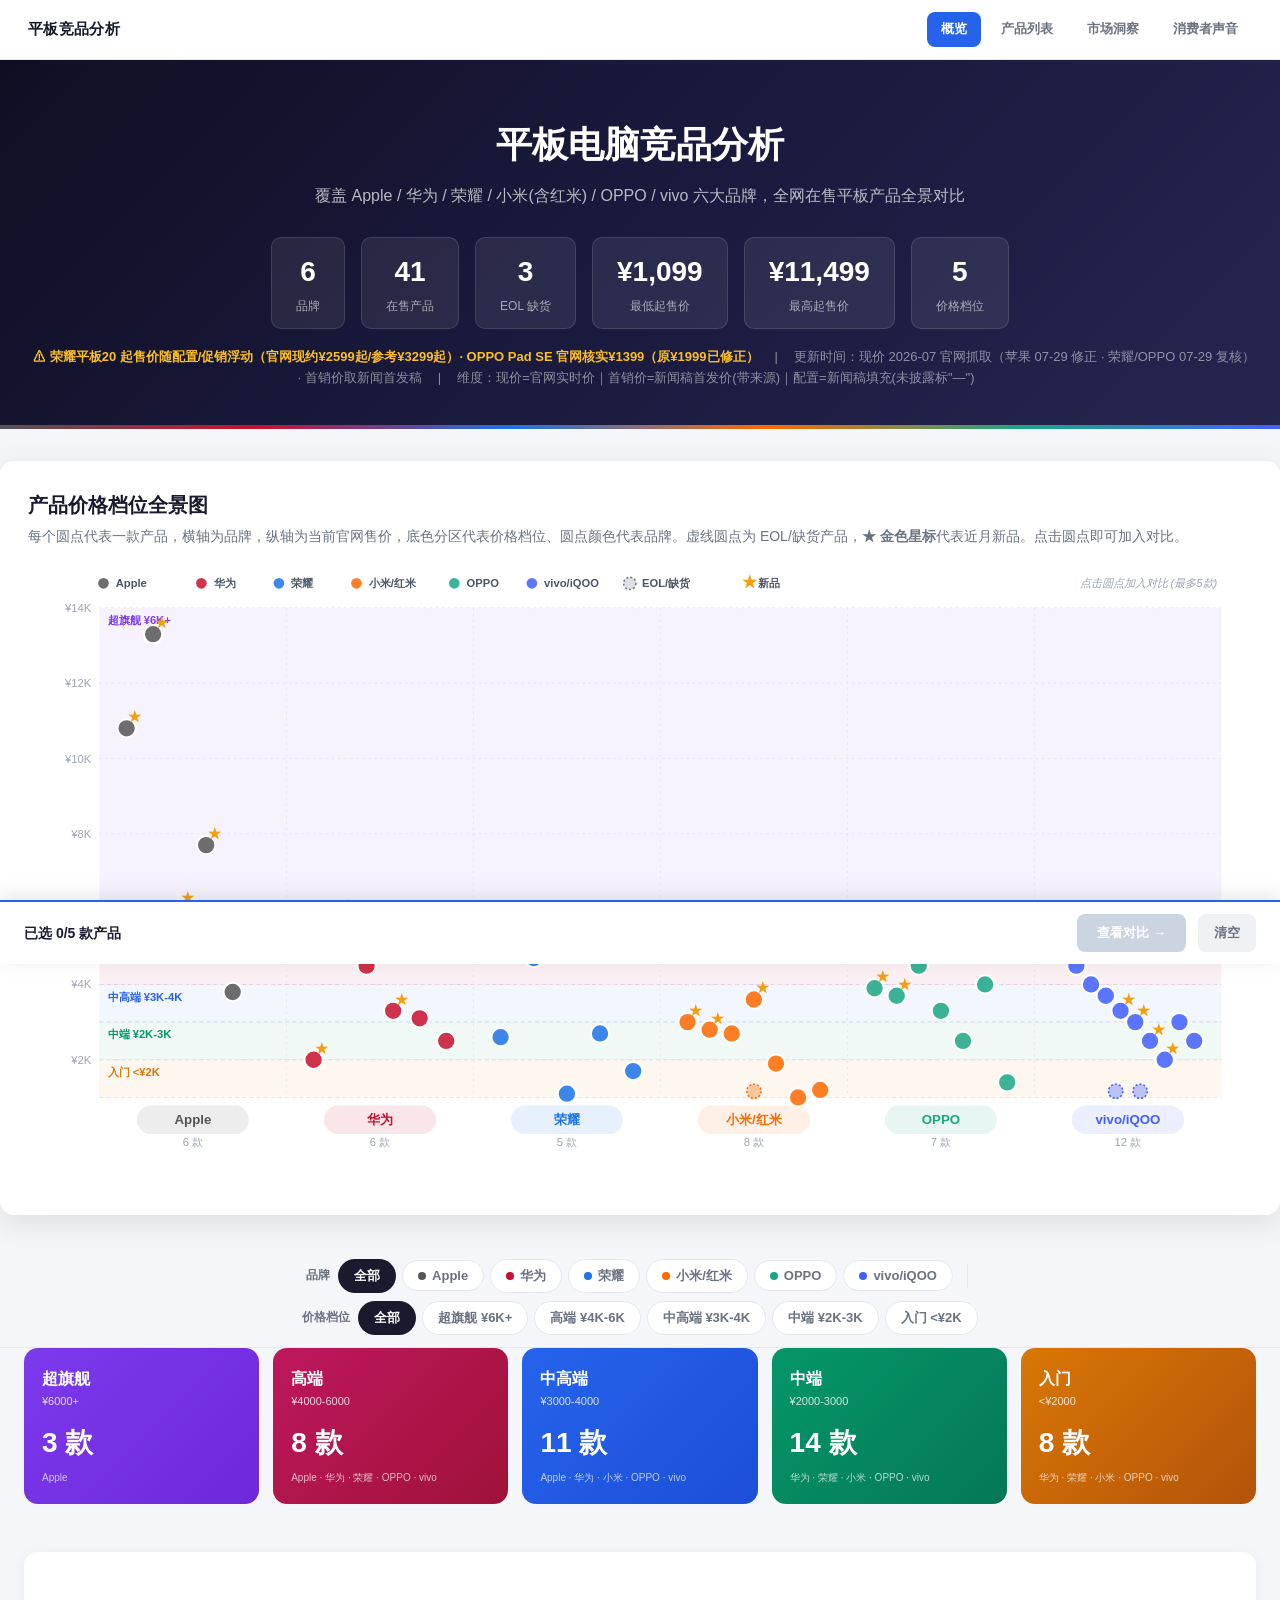
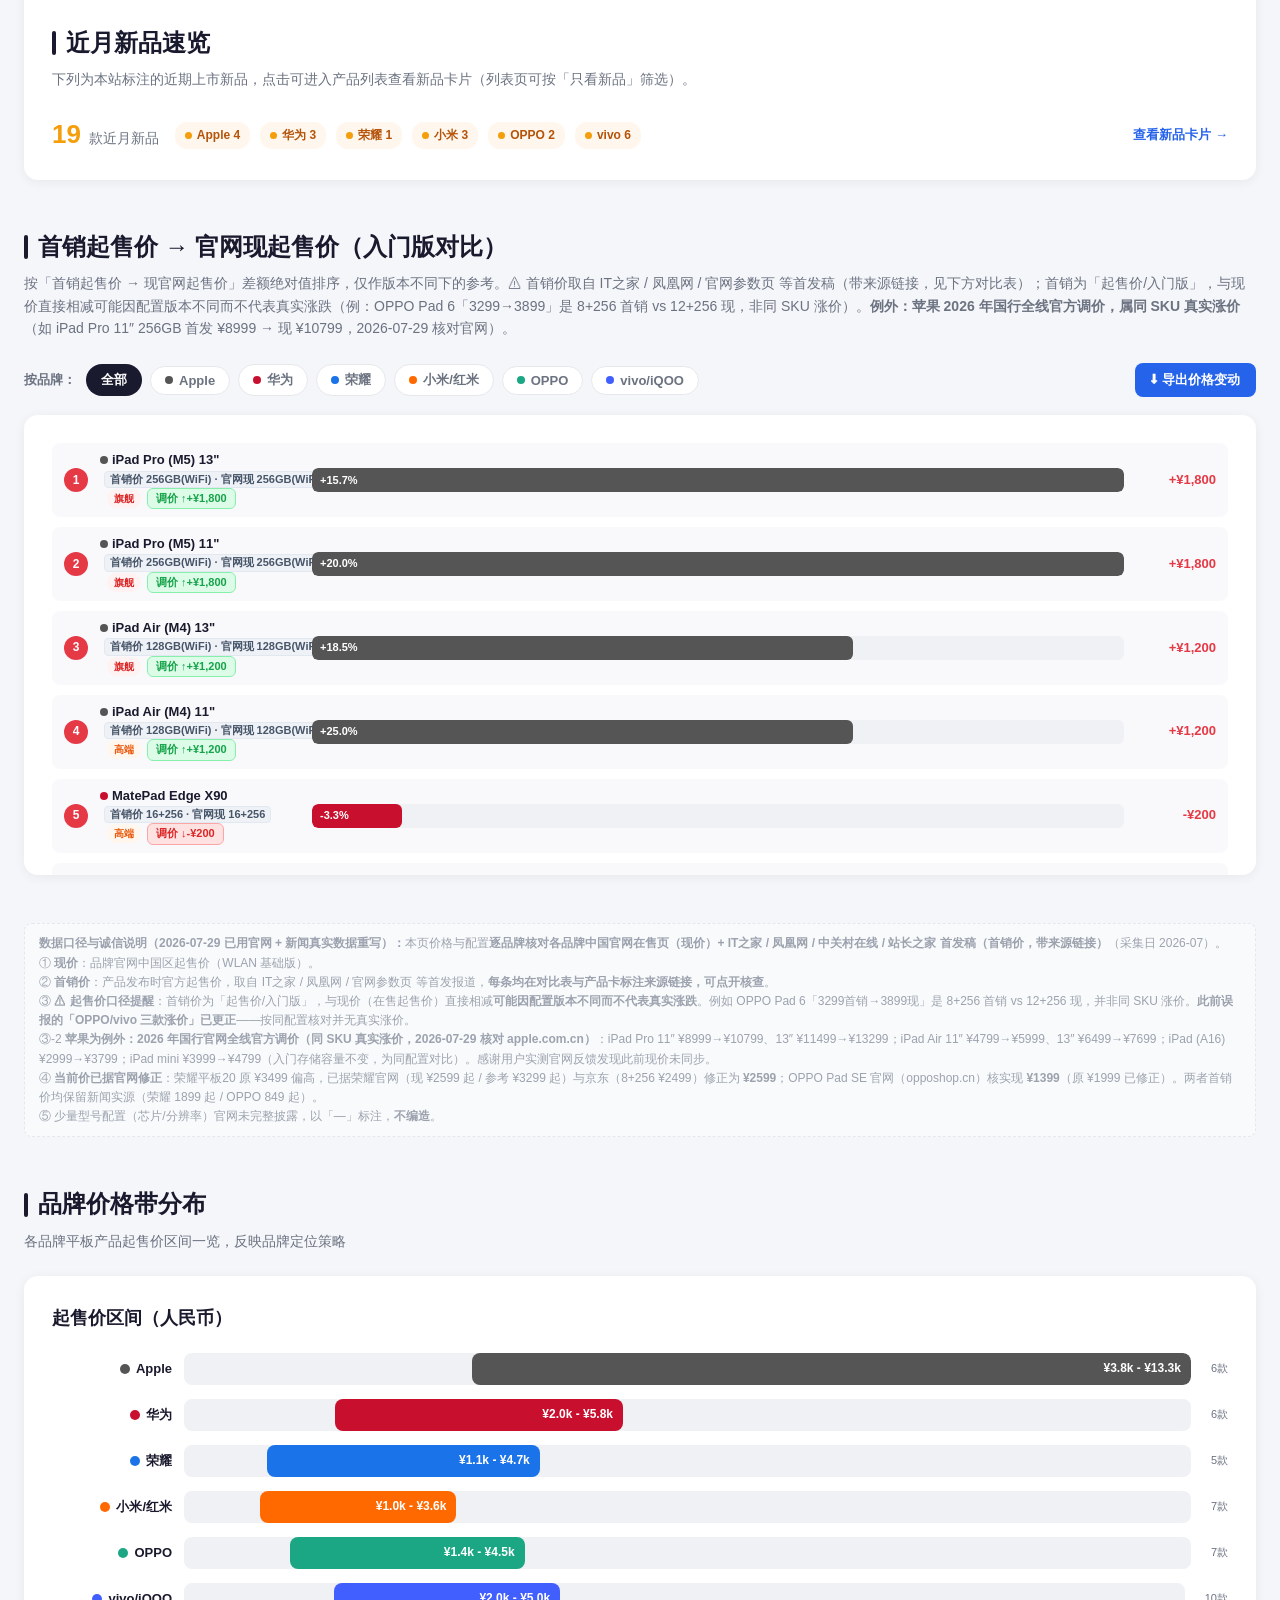
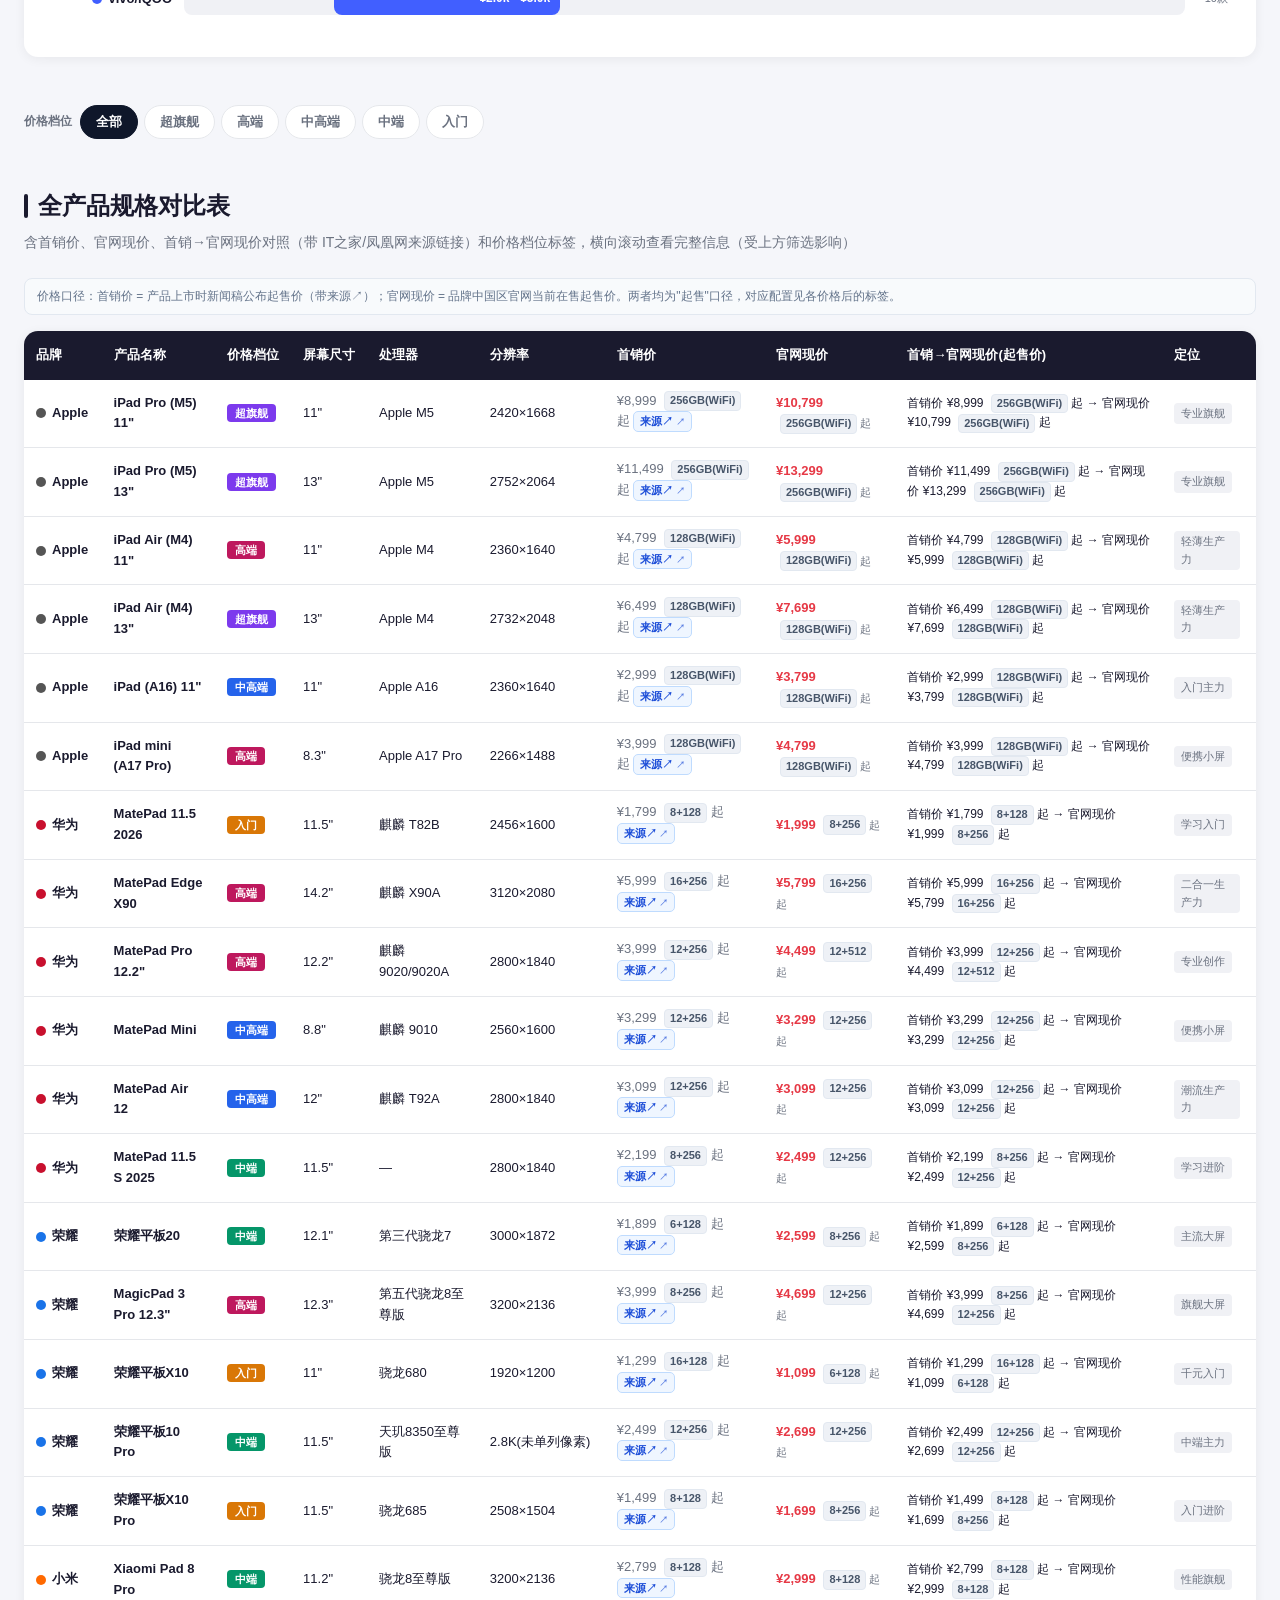
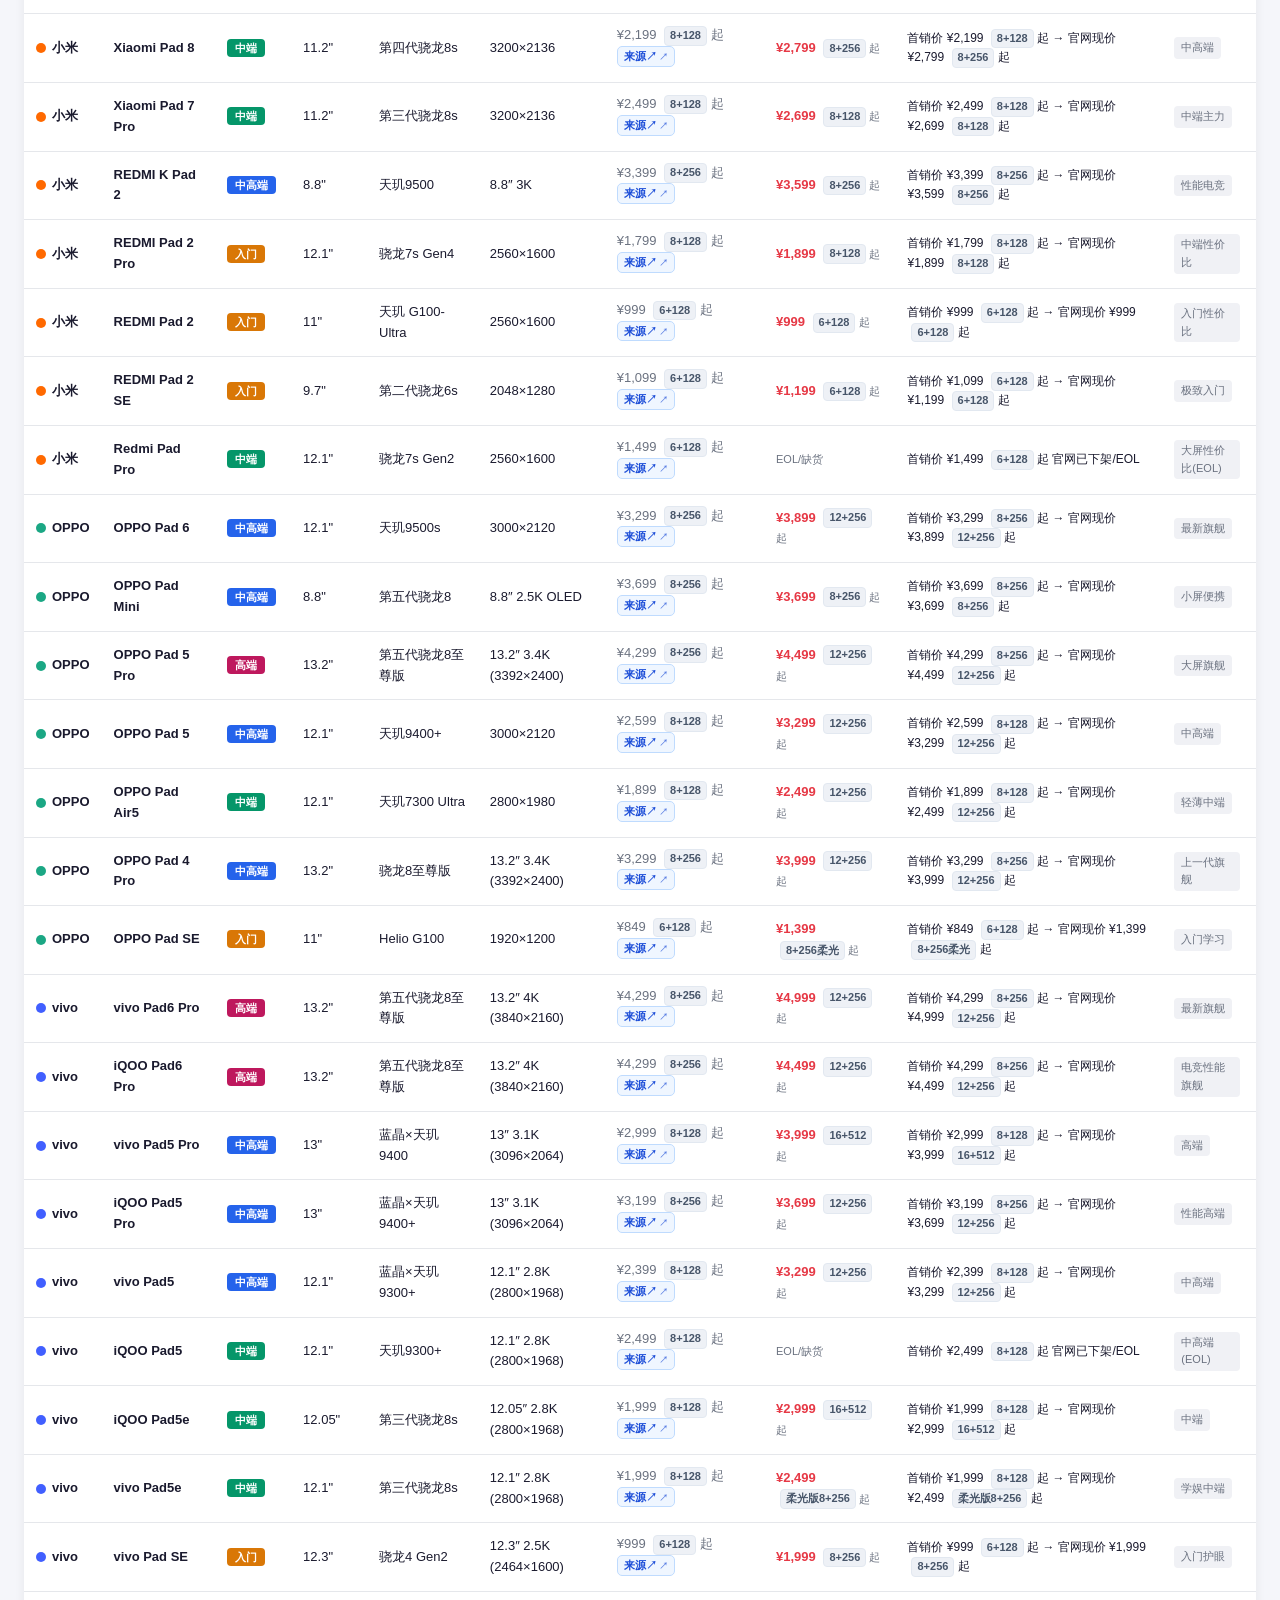
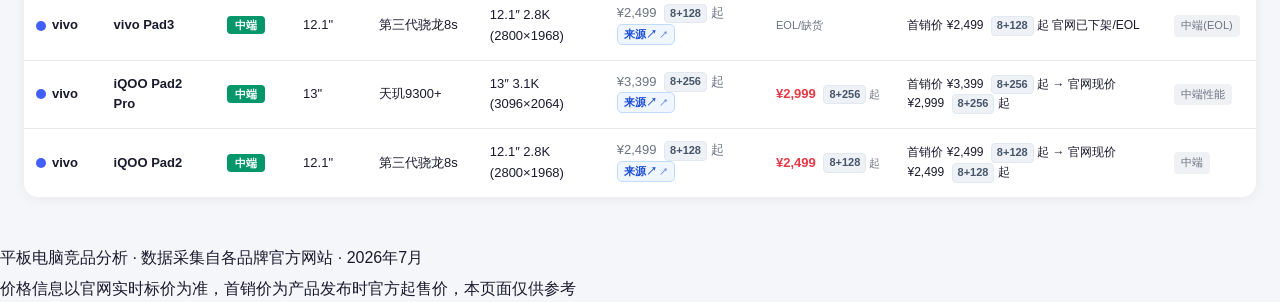
==== commit 0b17c5d6: "fix: 部署全站导航(概览/产品列表/市场洞察) 补上消费者声音链接" ====
--- a/index.html
+++ b/index.html
@@ -4,7 +4,7 @@
 <meta charset="UTF-8">
 <meta name="viewport" content="width=device-width, initial-scale=1.0">
 <title>平板电脑竞品分析 | 市场全景</title>
-<link rel="stylesheet" href="styles.css?v=4">
+<link rel="stylesheet" href="styles.css?v=2">
 </head>
 <body>
 
@@ -14,6 +14,7 @@
     <a href="index.html" class="tn-on">概览</a>
     <a href="products.html">产品列表</a>
     <a href="insights.html">市场洞察</a>
+    <a href="voice.html">消费者声音</a>
   </div>
 </nav>
 
@@ -89,7 +90,6 @@
   <div class="section-title"><span class="icon"></span>全产品规格对比表</div>
   <p class="section-desc">含首销价、官网现价、首销→官网现价对照（带 IT之家/凤凰网来源链接）和价格档位标签，横向滚动查看完整信息（受上方筛选影响）</p>
   <div class="price-legend">价格口径：首销价 = 产品上市时新闻稿公布起售价（带来源↗）；官网现价 = 品牌中国区官网当前在售起售价。两者均为"起售"口径，对应配置见各价格后的标签。</div>
-  <div class="tbl-hint">← 左右滑动查看完整表格 →</div>
   <div class="table-wrapper">
     <table id="cmpTable"><thead><tr>
       <th>品牌</th><th>产品名称</th><th>价格档位</th><th>屏幕尺寸</th><th>处理器</th><th>分辨率</th><th>首销价</th><th>官网现价</th><th>首销→官网现价(起售价)</th><th>定位</th>
@@ -109,7 +109,7 @@
   <p style="margin-top:6px;">价格信息以官网实时标价为准，首销价为产品发布时官方起售价，本页面仅供参考</p>
 </div>
 
-<script src="data.js"></script>
+<script src="data.js?v=2"></script>
 <script>
 // ===== Page 1: overview dashboard =====
 renderTierOv();renderTierSum();renderTable();renderPriceChart();renderDropChart();renderNewSummary();setupFilterBar();renderTableTierBar();updateCompareUI();
--- a/styles.css
+++ b/styles.css
@@ -1,7 +1,7 @@
 :root{--bg:#f5f6fa;--card-bg:#fff;--text:#1a1a2e;--ts:#6b7280;--border:#e5e7eb;--shadow:0 2px 12px rgba(0,0,0,.06);--shadow-lg:0 8px 30px rgba(0,0,0,.1);--r:14px;--apple:#555;--huawei:#c8102e;--honor:#1a73e8;--xiaomi:#ff6900;--oppo:#1ba784;--vivo:#415fff}
 *{margin:0;padding:0;box-sizing:border-box}
 html{scroll-behavior:smooth}
-body{font-family:-apple-system,BlinkMacSystemFont,"PingFang SC","Microsoft YaHei",sans-serif;background:var(--bg);color:var(--text);line-height:1.6}
+body{font-family:-apple-system,BlinkMacSystemFont,"PingFang SC","Microsoft YaHei",sans-serif;background:var(--bg);color:var(--text);line-height:1.6;overflow-x:hidden;max-width:100vw}
 .header{background:linear-gradient(135deg,#0f0f23,#1a1a3e 50%,#252550);color:#fff;padding:56px 24px 40px;text-align:center;position:relative;overflow:hidden}
 .header::after{content:'';position:absolute;bottom:0;left:0;right:0;height:4px;background:linear-gradient(90deg,var(--apple),var(--huawei),var(--honor),var(--xiaomi),var(--oppo),var(--vivo))}
 .header h1{font-size:36px;font-weight:800;margin-bottom:10px}
@@ -589,19 +589,24 @@
   .vc-cat-tip{margin-left:0;width:100%;font-size:11.5px;margin-top:2px}
   .vc-cat-title b{font-size:14px}
   /* 产品行改为上下堆叠：产品名在上，Top3列表在下，"查看全部"在最下 */
-  .vc-cat-item{flex-direction:column;gap:8px;padding:10px 4px}
+  .vc-cat-item{flex-direction:column;gap:8px;padding:10px 4px;overflow:hidden}
   .vc-cat-pname{flex:auto;font-size:13.5px}
   .vc-cat-views{font-size:11.5px}
-  .vc-top-list{gap:4px}
-  .vc-top-link{gap:6px;padding:4px 7px}
+  .vc-top-list{gap:4px;overflow:hidden}
+  .vc-top-link{gap:6px;padding:4px 7px;overflow:hidden}
+  .vc-top-title{font-size:12px;max-width:100%}
   .vc-rank{flex:0 0 18px;height:18px;font-size:11px}
-  .vc-top-title{font-size:12px}
   .vc-top-play{font-size:11.5px}
   /* "查看全部 XX 条 ›" 独占一行，右对齐 */
   .vc-cat-go{margin-left:0;margin-top:4px;align-self:flex-end;font-size:12px}
   .voice-back{padding:6px 12px;font-size:12px}
   .voice-prod-name{font-size:14px}
-  .voice-card .vc-thumb{height:100px}
+  .voice-card .vc-thumb{height:80px}
+  .voice-card .vc-thumb-play{width:40px;height:40px;font-size:22px;box-shadow:0 2px 8px rgba(255,59,92,.3)}
+  .voice-card .vc-thumb-doc{width:40px;height:40px;font-size:22px}
+  .voice-card .vc-body{padding:9px 10px 10px;gap:5px}
+  .voice-card .vc-title{font-size:12.5px;-webkit-line-clamp:2}
+  .voice-card .vc-meta{gap:7px;font-size:11.5px}
   .voice-report{padding:12px;border-radius:10px}
   /* ---- 热力图手机适配：品牌名与色块上下堆叠 ---- */
   .voice-heatmap{padding:12px 14px;margin:14px 0 6px}
@@ -610,7 +615,7 @@
   .vh-row{flex-direction:column;gap:5px}
   .vh-brand{flex:auto;flex-direction:row;justify-content:flex-start;gap:6px;border-left-width:3px;padding:6px 10px;font-size:12px}
   .vh-cells{gap:5px}
-  .vh-cell{flex:1 1 calc(50% - 5px);min-width:0;padding:6px 8px;border-radius:7px}
-  .vh-pname{font-size:11.5px}
-  .vh-pviews{font-size:10.5px}
+  .vh-cell{flex:1 1 calc(50% - 5px);min-width:0;padding:5px 6px;border-radius:6px}
+  .vh-pname{font-size:10.5px;line-height:1.3}
+  .vh-pviews{font-size:9.5px}
 }
